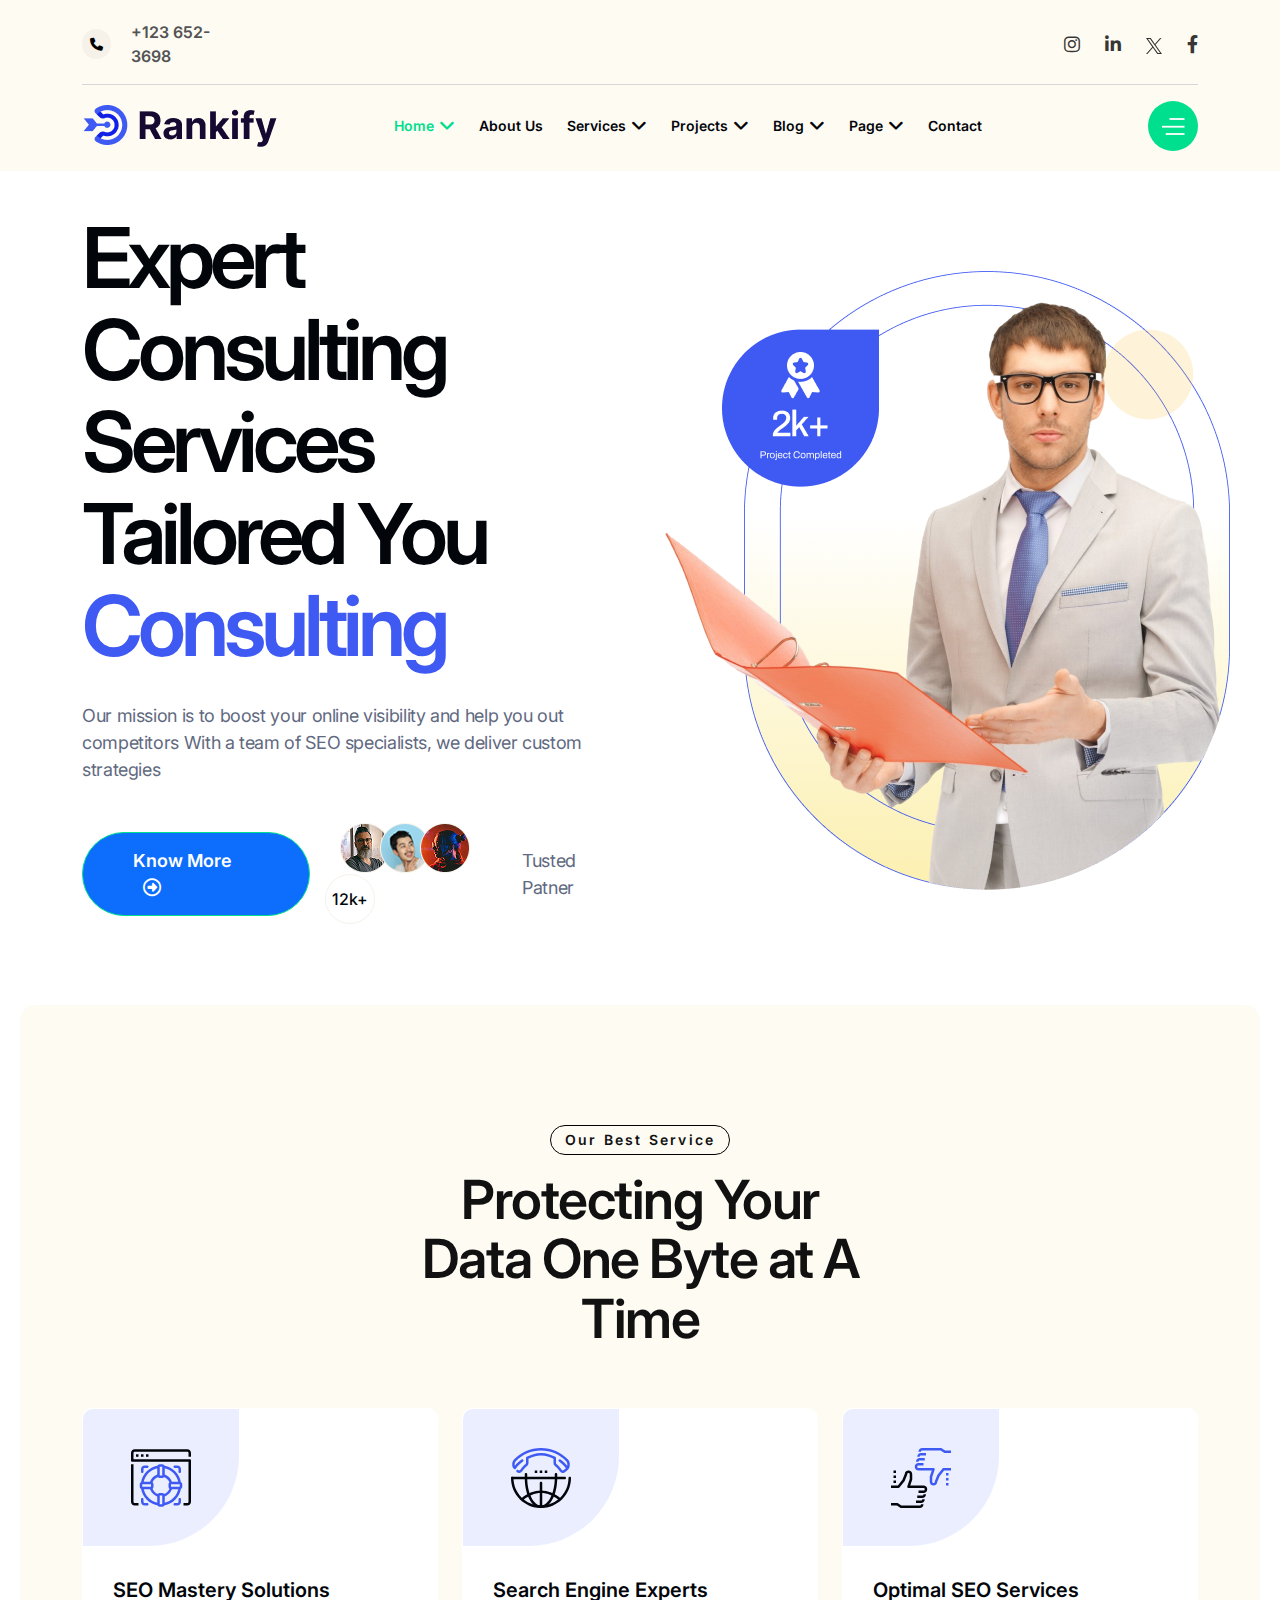
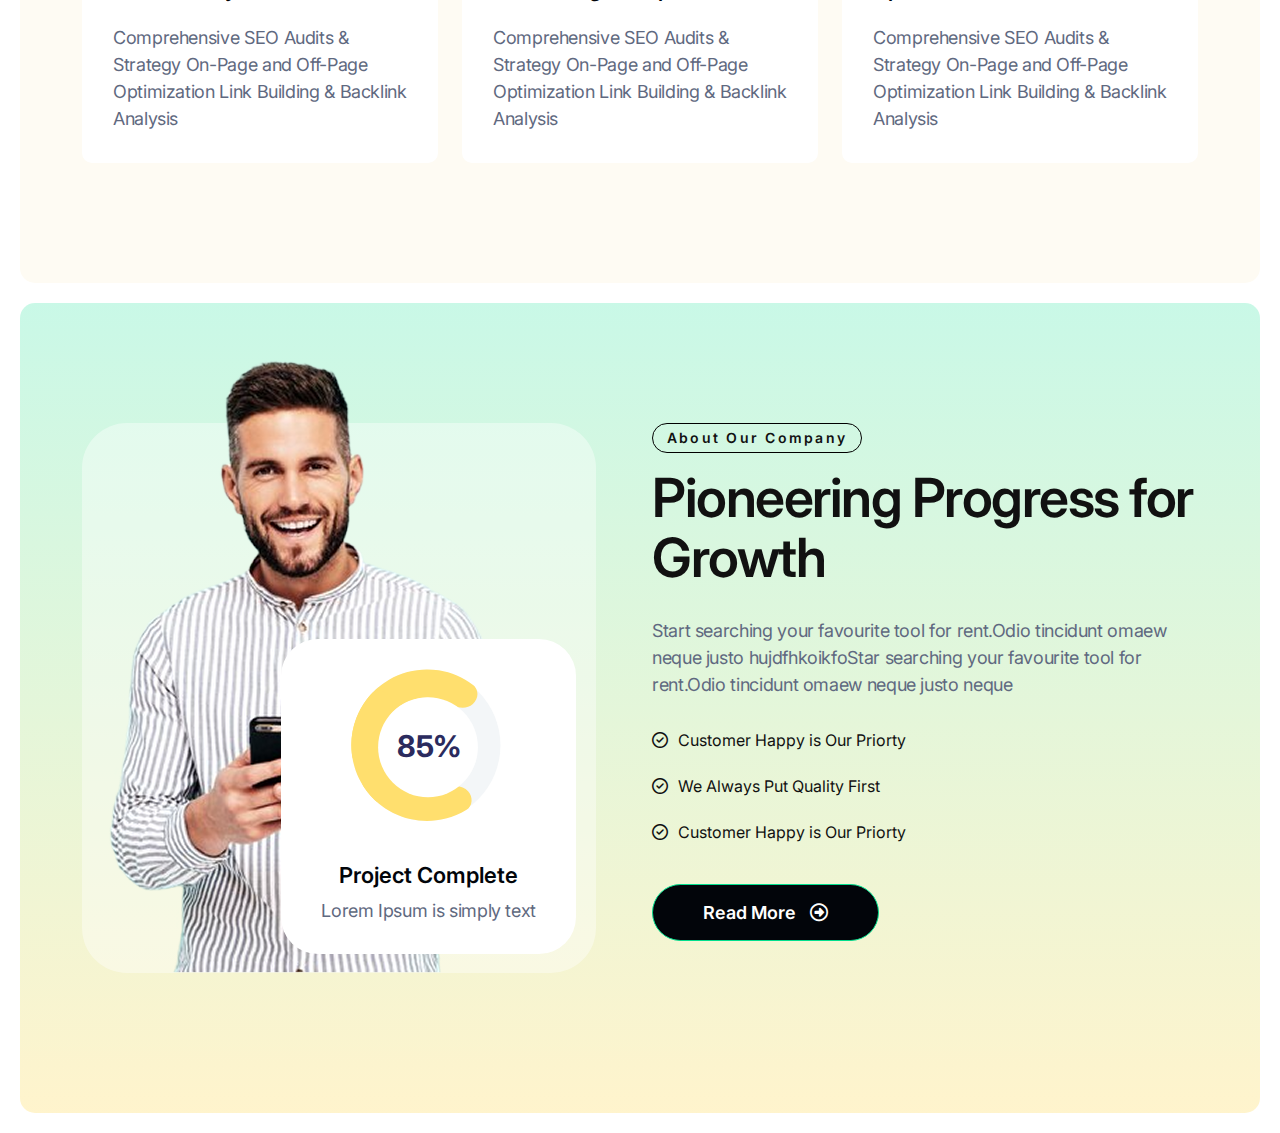
==== index.html @ 9906213c "about-section done" ====
<!DOCTYPE html>
<html lang="en">

<head>
  <meta charset="UTF-8" />
  <meta http-equiv="X-UA-Compatible" content="IE=edge" />
  <meta name="viewport"
    content="width=device-width, initial-scale=1.0, maximum-scale=5.0, minimum-scale=1.0, user-scalable=yes" />
  <title>Rankify -SEO & Digital Marketing Agency Figma Template</title>

  <link rel="shortcut icon" type="image/x-icon" href="assets/images/fevicon.png" />
  <!-- Place favicon.ico in the root directory -->

  <!-- CSS here -->
  <link rel="stylesheet" href="assets/css/bootstrap.min.css" />
  <link rel="stylesheet" href="assets/fontawsome/css/fontawesome.css" />
  <link rel="stylesheet" href="assets/css/odometer.css" />
  <link rel="stylesheet" href="assets/css/slick.css" />
  <link rel="stylesheet" href="assets/css/animate.min.css" />
  <link rel="stylesheet" href="assets/css/magnific-popup.css" />
  <link rel="stylesheet" href="assets/css/style.css" />
</head>

<body>
  <!-- Header section start -->
  <header class="header-section" id="sticky-header">

    <div class="header-top">
      <div class="container">
        <div class="row g-4 justify-content-between align-items-center">
          <div class="col-lg-2">
            <a href="tel:(+1)652-3698" class="call-to-action d-flex align-items-center">
              <div class="icon rounded-pill">
                <i class="fa-solid fa-phone"></i>
              </div>
              <div class="info">
                <h6>+123 652-3698</h6>
              </div>
            </a>
          </div>
          <div class="col-lg-2">
            <div class="social-media">
              <ul class="list-unstyled d-flex align-items-center justify-content-end">
                <li><a href="#"><i class="fa-brands fa-instagram"></i></a></li>
                <li><a href="#"><i class="fa-brands fa-linkedin-in"></i></a></li>
                <li><a href="#"><svg xmlns="http://www.w3.org/2000/svg" width="16" height="16" viewBox="0 0 16 16"
                      fill="none">
                      <path opacity="0.8"
                        d="M9.52217 6.77491L15.4785 0H14.0671L8.89516 5.88256L4.76437 0H0L6.24656 8.89547L0 16H1.41155L6.87321 9.78782L11.2356 16H16L9.52183 6.77491H9.52217ZM7.58887 8.97384L6.95596 8.08805L1.92015 1.03974H4.0882L8.15216 6.72795L8.78507 7.61374L14.0677 15.0075H11.8997L7.58887 8.97418V8.97384Z"
                        fill="black" />
                    </svg></a></li>
                <li><a href="#"><i class="fa-brands fa-facebook-f"></i></a></li>
              </ul>
            </div>
          </div>
        </div>
        <hr>
      </div>
    </div>
    <nav class="navbar navbar-expand-xl d-none d-xl-flex">
      <div class="container navbar-main">
        <a class="navbar-brand" href="index.html">
          <img src="./assets/images/logo/logo.png" alt="logo" />
        </a>
        <button class="navbar-toggler" type="button" data-bs-toggle="collapse" data-bs-target="#navbarSupportedContent"
          aria-controls="navbarSupportedContent" aria-expanded="false" aria-label="Toggle navigation">
          <span class="navbar-toggler-icon"></span>
        </button>
        <div class="collapse navbar-collapse" id="navbarSupportedContent">
          <ul class="navbar-nav me-auto">
            <li class="nav-item">
              <a class="nav-link active" aria-current="page" href="#">Home <i class="fa-solid fa-angle-down"></i></a>
              <ul class="sub-menu list-unstyled">
                <li><a href="./index.html">Home One</a></li>
                <li><a href="./home-two.html">Home Two</a></li>
              </ul>
            </li>
            <li class="nav-item">
              <a class="nav-link" href="about.html">About Us</a>
            </li>
            <li class="nav-item">
              <a class="nav-link" href="#">Services<i class="fa-solid fa-angle-down"></i></a>
              <ul class="sub-menu list-unstyled">
                <li><a href="./services.html">Service Single</a></li>
                <li><a href="./service-details.html">Service Details</a></li>
              </ul>
            </li>
            <li class="nav-item">
              <a class="nav-link" href="#">Projects<i class="fa-solid fa-angle-down"></i></a>
              <ul class="sub-menu list-unstyled">
                <li><a href="./porjects.html">Projects Single</a></li>
                <li><a href="./project-details.html">Projects Details</a></li>
              </ul>
            </li>
            <li class="nav-item">
              <a class="nav-link" href="#">Blog<i class="fa-solid fa-angle-down"></i></a>
              <ul class="sub-menu list-unstyled">
                <li><a href="./blog.html">Blog Single</a></li>
                <li><a href="./blog-details.html">Blog Details</a></li>
              </ul>
            </li>
            <li class="nav-item">
              <a class="nav-link" href="#">Page<i class="fa-solid fa-angle-down"></i></a>
              <ul class="sub-menu list-unstyled">
                <li><a href="./blog.html">Page one</a></li>
                <li><a href="./blog-details.html">Page Two</a></li>
              </ul>
            </li>
            <li class="nav-item">
              <a class="nav-link" href="./contact.html">Contact</a>
            </li>
          </ul>
          <button class="bar-icon d-flex align-items-center justify-content-center shadow-none border-0 rounded-pill">
            <img src="assets/images/icon/menu.svg" alt="menu.svg">
          </button>
        </div>
      </div>
    </nav>

    <!-- mobile navbar part start -->
    <div class="mobile-menu-area d-block d-xl-none">
      <div class="container">
        <!-- mobile topbar -->
        <div class="mobile-topbar">
          <div class="d-flex justify-content-between align-items-center">
            <div class="logo">
              <a href="index.html">
                <img src="assets/images/logo/logo.png" alt="logo" /></a>
            </div>
            <div class="bars">
              <i class="fas fa-bars"></i>
            </div>
          </div>
        </div>
      </div>
      <!-- mobile menu -->
      <div class="mobile-menu-overlay"></div>
      <div class="mobile-menu-main">
        <div class="logo">
          <a href="./index.html">
            <img src="assets/images/logo/logo.png" alt="logo" /></a>
        </div>
        <div class="close-mobile-menu"><i class="fas fa-times"></i></div>
        <div class="menu-body">
          <div class="menu-list">
            <ul class="list-unstyled">
              <li class="sub-mobile-menu">
                <a href="#">Home <i class="fas fa-chevron-down float-end"></i></a>
                <ul class="list-unstyled">
                  <li><a href="index.html">Home One</a></li>
                  <li><a href="home-two.html">Home Two</a></li>
                </ul>
              </li>
              <li class="sub-mobile-menu">
                <a href="about.html">About Us</a>
              </li>
              <li class="sub-mobile-menu">
                <a href="#">Services <i class="fas fa-chevron-down float-end"></i></a>
                <ul class="list-unstyled">
                  <li>
                    <a href="services.html">Service Single</a>
                  </li>
                  <li>
                    <a href="service-details.html">Service Details</a>
                  </li>
                </ul>
              </li>
              <li class="sub-mobile-menu">
                <a href="#">Projects <i class="fas fa-chevron-down float-end"></i></a>
                <ul class="list-unstyled">
                  <li>
                    <a href="projects.html">Project Single</a>
                  </li>
                  <li>
                    <a href="project-details.html">Project Details</a>
                  </li>
                </ul>
              </li>
              <li class="sub-mobile-menu">
                <a href="#">Blog <i class="fas fa-chevron-down float-end"></i></a>
                <ul class="list-unstyled">
                  <li>
                    <a href="blog.html">Blog Single</a>
                  </li>
                  <li>
                    <a href="blog-details.html">Blog Details</a>
                  </li>
                </ul>
              </li>
              <li class="sub-mobile-menu">
                <a href="contact.html">Contact</a>
              </li>
            </ul>
          </div>
        </div>
        <div class="call-us p-4">
          <a href="tel:(+1)652-3698" class="call-to-action d-flex align-items-center">
            <div class="icon d-flex justify-content-center align-items-center rounded-pill">
              <i class="fa-solid fa-phone"></i>
            </div>
            <div class="info">
              <p class="help">Need help?</p>
              <h5 class="number">(+1) 652-3698</h5>
            </div>
          </a>
        </div>
      </div>
    </div>
    <!-- mobile navbar part end -->
  </header>
  <!-- Header section end -->
  <!-- Main area Start -->
  <main>
    <!-- Banner Section Start -->
    <section class="banner-section">
      <div class="banner-content">
        <div class="container">
          <div class="row">
            <div class="col-lg-6 align-self-center">
              <div class="banner-content">
                <h1 class="banner-title">Expert Consulting Services Tailored You <span>Consulting</span></h1>
                <p class="banner-info">Our mission is to boost your online visibility and help you out competitors With
                  a team of SEO specialists, we deliver custom strategies </p>
                  <div class="banner-btn d-flex align-items-center">
                    <a href="" class="theme-btn theme-btn-primary">
                       Know More 
                       <i class="fa-regular fa-circle-right"></i>
                    </a>
                    <div class="partner-numbers d-flex align-items-center">
                      <div class="partners-img">
                        <img src="assets/images/banner/partners-img1.png" alt="partners-img">
                        <img src="assets/images/banner/partners-img2.png" alt="partners-img">
                        <img src="assets/images/banner/partners-img3.png" alt="partners-img">
                        <span class="d-inline-flex rounded-pill justify-content-center align-items-center number">
                          12k+
                        </span>
                      </div>
                        <p>Tusted Patner</p>
                    </div>
                  </div>
              </div>
            </div>
            <div class="col-lg-6 align-self-center">
              <div class="banner-img">
                <img src="assets/images/banner/banner-img.png" alt="banner-img">
              </div>
            </div>
          </div>
        </div>
      </div>
    </section>
    <!--  Banner Section End -->

    <!-- Our Services Section Start -->
    <section class="service-section">
      <div class="service-section-main py-120">
        <div class="container">
          <div class="row">
            <div class="col-lg-5 mx-auto text-center">
              <div class="section-title">
                <h2 class="sub-title"> Our Best Service</h2>
                <h3 class="title text-center">
                  Protecting Your Data One Byte at A Time
                </h3>
              </div>
            </div>
          </div>
          <div class="row">
            <div class="col-lg-4">
              <div class="service-card">
                <div class="service-icon d-flex justify-content-center align-items-center">
                  <img src="assets/images/icon/service-icon-1.svg" alt="service-icon">
                </div>
                <div class="service-info">
                  <h4 class="service-title">SEO Mastery Solutions</h4>
                  <p class="service-details">Comprehensive SEO Audits & Strategy On-Page and Off-Page Optimization Link Building & Backlink Analysis</p>
                </div>
              </div>
            </div>
            <div class="col-lg-4">
              <div class="service-card">
                <div class="service-icon d-flex justify-content-center align-items-center">
                  <img src="assets/images/icon/service-icon-2.svg" alt="service-icon">
                </div>
                <div class="service-info">
                  <h4 class="service-title">Search Engine Experts</h4>
                  <p class="service-details">Comprehensive SEO Audits & Strategy On-Page and Off-Page Optimization Link Building & Backlink Analysis</p>
                </div>
              </div>
            </div>
            <div class="col-lg-4">
              <div class="service-card">
                <div class="service-icon d-flex justify-content-center align-items-center">
                  <img src="assets/images/icon/service-icon-3.svg" alt="service-icon">
                </div>
                <div class="service-info">
                  <h4 class="service-title">Optimal SEO Services</h4>
                  <p class="service-details">Comprehensive SEO Audits & Strategy On-Page and Off-Page Optimization Link Building & Backlink Analysis</p>
                </div>
              </div>
            </div>
          </div>
        </div>
      </div>
    </section>
    <!-- Our Services Section End -->

    <!-- About Section Start -->
     <section class="about-section">
      <div class="about-main-section">
        <div class="container">
          <div class="row">
            <div class="col-lg-6">
              <div class="about-img w-100">
                <div class="img-box position-relative">
                  <div class="main-img position-absolute">
                    <img src="assets/images/about/about-img-1.png" alt="about-img-1.png">
                  </div>
                  <div class="project-status-box position-absolute">
                    <div class="project-status">
                      <img src="assets/images/about/about-shape.svg" alt="about-img">
                      <h6>85%</h6>
                    </div>
                    <h5 class="text-center">Project Complete</h5>
                    <p class="text-center">Lorem Ipsum is simply  text</p>
                  </div>
                </div>
              </div>
            </div>
            <div class="col-lg-6">
              <div class="about-content">
                <div class="section-title">
                  <h2 class="sub-title">About Our Company</h2>
                  <h3 class="title text-start">
                    Pioneering Progress for Growth
                  </h3>
                </div>
                <p class="about-desc">Start searching your favourite tool for rent.Odio tincidunt omaew neque justo hujdfhkoikfoStar searching your favourite tool for rent.Odio tincidunt omaew neque justo neque </p>
                <ul class="list-unstyled">
                  <li class="d-flex align-items-center"><i class="fa-regular fa-circle-check"></i> Customer Happy is Our Priorty</li>
                  <li class="d-flex align-items-center"><i class="fa-regular fa-circle-check"></i> We Always Put Quality First</li>
                  <li class="d-flex align-items-center"><i class="fa-regular fa-circle-check"></i> Customer Happy is Our Priorty</li>
                </ul>
                <a href="#" class="theme-btn theme-btn-primary style2">
                  Read More 
                  <i class="fa-regular fa-circle-right"></i>
               </a>
              </div>
            </div>
          </div>
        </div>
      </div>
     </section>
    <!-- About Section End -->

  </main>
  <!-- Main area end -->
  <!-- Footer section start -->

  <!-- Footer section end -->
  <!-- All Js File -->
  <script src="assets/js/vendor/jquery-3.6.4.min.js"></script>
  <script src="assets/js/bootstrap.bundle.min.js"></script>
  <script src="assets/js/jquery.appear.js"></script>
  <script src="assets/js/gsap.js"></script>
  <script src="assets/js/gsap-scroll-trigger.js"></script>
  <script src="assets/js/gsap-split-text.js"></script>
  <script src="assets/js/odometer.min.js"></script>
  <script src="assets/js/slick.min.js"></script>
  <script src="assets/js/jquery.magnific-popup.js"></script>
  <script src="assets/js/clipboard.min.js"></script>
  <script src="assets/js/script.js"></script>
</body>

</html>
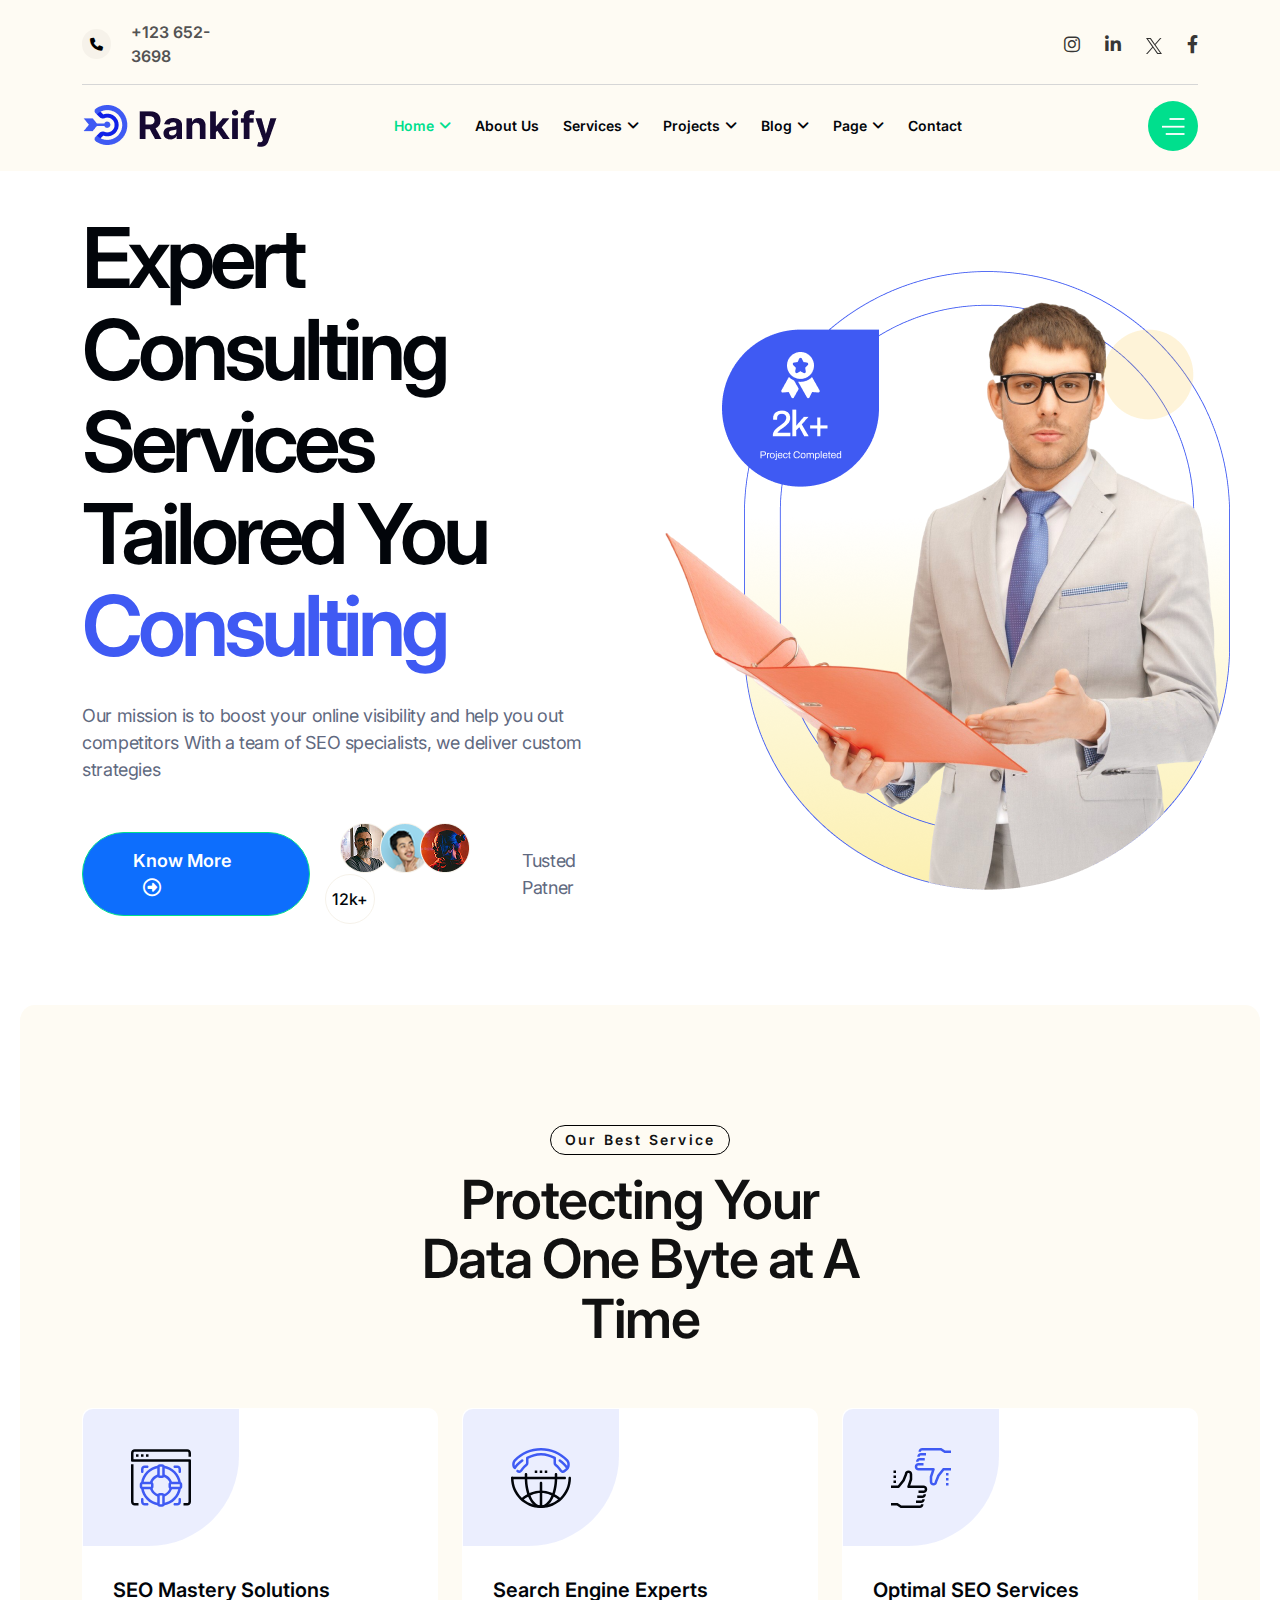
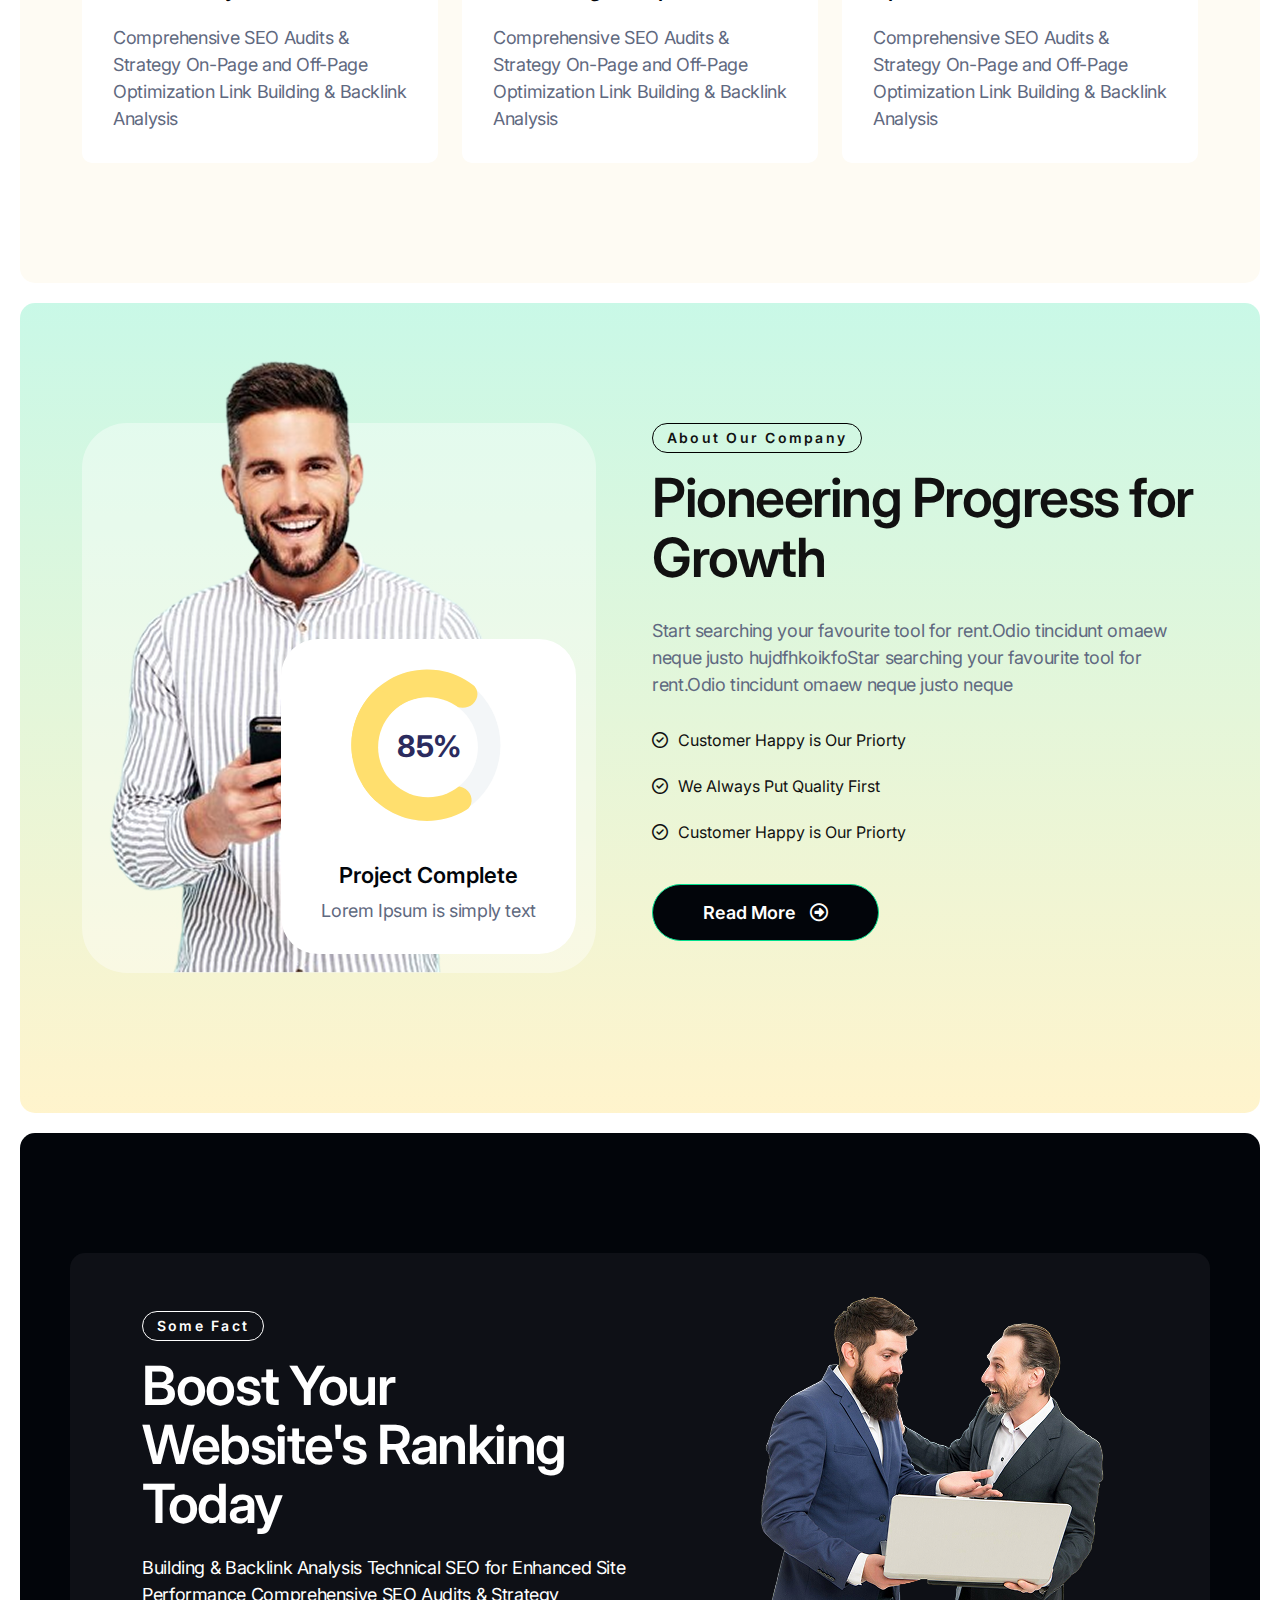
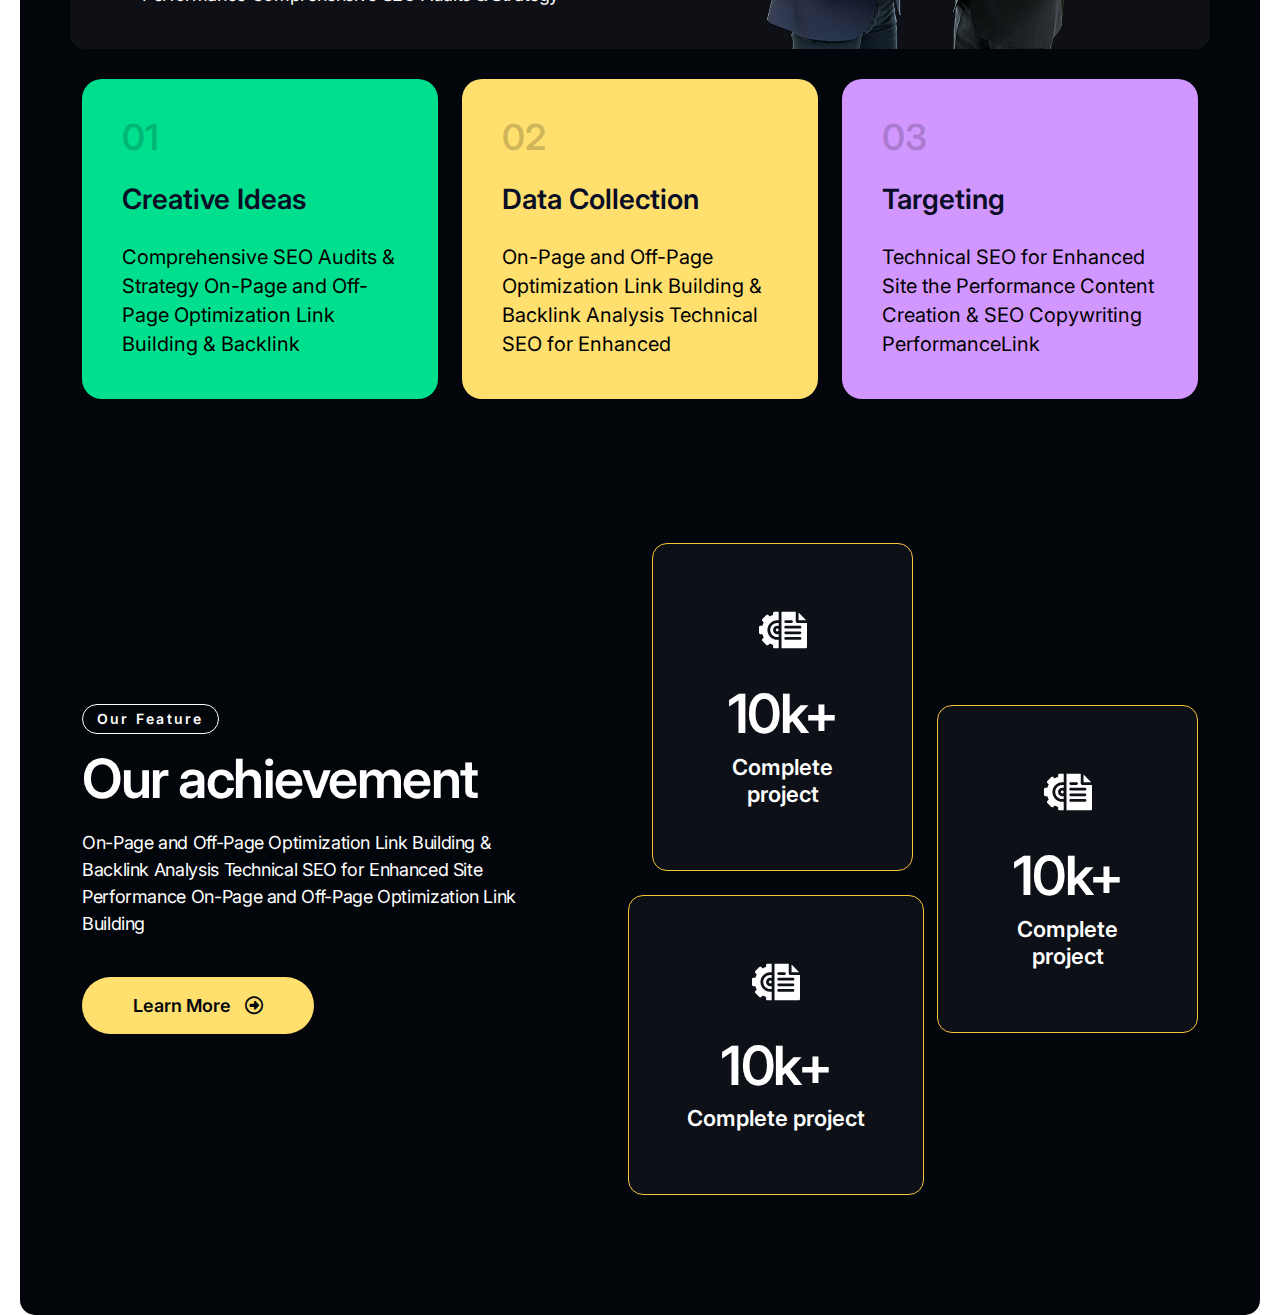
==== commit 83f9f31f: "features section done" ====
--- a/index.html
+++ b/index.html
@@ -353,6 +353,115 @@
      </section>
     <!-- About Section End -->
 
+    <!-- About Section Start -->
+     <section class="feature-section">
+      <div class="feature-main-section py-120">
+        <div class="container">
+          <div class="row fact-part mb-30">
+           <div class="col-lg-6 align-self-center">
+            <div class="fact-content">
+              <div class="section-title style2">
+                <h2 class="sub-title">Some fact</h2>
+                <h3 class="title text-start">
+                  Boost Your Website's Ranking Today
+                </h3>
+              </div>
+              <p class="fact-desc text-white">
+                Building & Backlink Analysis Technical SEO for Enhanced Site Performance Comprehensive SEO Audits & Strategy
+              </p>
+            </div>
+           </div>
+           <div class="col-lg-6">
+            <div class="fact-img text-end">
+              <div class="main-img">
+                <img src="assets/images/feature/feature-img-1.png" alt="feature-img">
+              </div>
+            </div>
+           </div>
+          </div>
+          <div class="row g-4 feature-cards">
+            <div class="col-lg-4">
+              <div class="feature-card primary">
+                <h3>01</h3>
+                <h4 class="text-capitalize">Creative ideas</h4>
+                <div class="card-desc">
+                  Comprehensive SEO Audits & Strategy On-Page and Off-Page Optimization Link Building & Backlink
+                </div>
+              </div>
+            </div>
+            <div class="col-lg-4">
+              <div class="feature-card secondary">
+                <h3>02</h3>
+                <h4 class="text-capitalize">Data Collection</h4>
+                <div class="card-desc">
+                  On-Page and Off-Page Optimization Link Building & Backlink Analysis Technical SEO for Enhanced 
+                </div>
+              </div>
+            </div>
+            <div class="col-lg-4">
+              <div class="feature-card tertiary">
+                <h3>03</h3>
+                <h4 class="text-capitalize">Targeting</h4>
+                <div class="card-desc">
+                  Technical SEO for Enhanced Site the Performance Content Creation & SEO Copywriting PerformanceLink 
+                </div>
+              </div>
+            </div>
+          </div>
+          <div class="row g-4 feature-part justify-content-between">
+            <div class="col-lg-5 align-self-center">
+              <div class="feature-content">
+                <div class="section-title style2">
+                  <h2 class="sub-title">Our Feature</h2>
+                  <h3 class="title text-start">
+                    Our achievement
+                  </h3>
+                </div>
+                <p class="text-white">
+                  On-Page and Off-Page Optimization Link Building & Backlink Analysis Technical SEO for Enhanced Site Performance On-Page and Off-Page Optimization Link Building 
+                </p>
+                <a href="#" class="theme-btn theme-btn-tertiary">
+                  Learn More <i class="fa-regular fa-circle-right"></i>
+                </a>
+              </div>
+            </div>
+            <div class="col-lg-6">
+              <div class="feature-counter w-100">
+                <div class="row g-4">
+                  <div class=" col-12 col-lg-6 d-flex flex-wrap gap-4">
+                    <div class="counter-box">
+                      <div class="icon">
+                        <img src="assets/images/icon/feature-icon-1.svg" alt="feature icon 1">
+                      </div>
+                      <h3 class="count">10k+</h3>
+                      <h4 class="counter-title">Complete project</h4>
+                    </div>
+                    <div class="counter-box ml-n flex-shrink-0">
+                      <div class="icon">
+                        <img src="assets/images/icon/feature-icon-1.svg" alt="feature icon 1">
+                      </div>
+                      <h3 class="count">10k+</h3>
+                      <h4 class="counter-title">Complete project</h4>
+                    </div>
+                  </div>
+                  <div class="col-lg-6 align-self-center">
+                    <div class="counter-box">
+                      <div class="icon">
+                        <img src="assets/images/icon/feature-icon-1.svg" alt="feature icon 1">
+                      </div>
+                      <h3 class="count">10k+</h3>
+                      <h4 class="counter-title">Complete project</h4>
+                    </div>
+                  </div>
+                </div>
+              </div>
+            </div>
+          </div>
+        </div>
+      </div>
+     </section>
+    <!-- About Section End -->
+
   </main>
   <!-- Main area end -->
   <!-- Footer section start -->
--- a/assets/css/style.css
+++ b/assets/css/style.css
@@ -269,7 +269,6 @@
   transition: var(--transition);
 }
 .theme-btn-tertiary:hover {
-  color: white;
   border-color: var(--tertiary);
 }
 .theme-btn-tertiary:hover::before {
@@ -354,6 +353,13 @@
 /*=============================
 	C. Section Title CSS Start
 ===============================*/
+.section-title.style2 .sub-title {
+  color: white !important;
+  border-color: white !important;
+}
+.section-title.style2 .title {
+  color: white !important;
+}
 .section-title .sub-title {
   font-size: 14px;
   line-height: 22px;
@@ -562,7 +568,7 @@
   gap: 5px;
 }
 .navbar-main .navbar-collapse .navbar-nav .nav-item .nav-link i {
-  font-size: 18px;
+  font-size: 14px;
 }
 .navbar-main .navbar-collapse .navbar-nav .nav-item .nav-link.active {
   color: var(--primary);
@@ -1102,77 +1108,87 @@
 /*=============================
 	05. Feature CSS start
 ===============================*/
-.feature-section .feature-img {
-  padding-left: 8px;
-}
-@media screen and (max-width: 1199.98px) {
-  .feature-section .feature-img {
-    padding-left: 0;
-  }
-}
-.feature-section .feature-img .img-main {
-  max-width: 482px;
-  padding-left: 35px;
-  z-index: 1;
-}
-.feature-section .feature-img .img-main::before {
-  position: absolute;
-  content: "";
-  width: 413px;
-  height: 230px;
+.feature-section {
+  padding: 0 20px;
+}
+.feature-section .feature-main-section {
+  background: var(--black);
+  border-radius: 15px;
+}
+.feature-section .fact-part {
+  padding-top: 16px;
+  border-radius: 15px;
+  background: #0e1016;
+}
+.feature-section .fact-part .fact-content {
+  padding-left: 60px;
+}
+.feature-section .fact-part .fact-content .fact-desc {
+  margin-top: 20px;
+}
+.feature-section .fact-part .fact-img {
+  padding-right: 30px;
+}
+.feature-section .feature-cards .feature-card {
+  border-radius: 20px;
+  padding: 40px 30px 40px 40px;
+}
+.feature-section .feature-cards .feature-card h3 {
+  color: rgba(2, 5, 10, 0.2);
+  font-size: 36px;
+  line-height: 36px; /* 100% */
+}
+.feature-section .feature-cards .feature-card h4 {
+  color: #090d26;
+  font-size: 28px;
+  line-height: 28px; /* 100% */
+  margin: 30px 0;
+}
+.feature-section .feature-cards .feature-card .card-desc {
+  color: black;
+  font-size: 20px;
+  line-height: 29px; /* 145% */
+}
+.feature-section .feature-cards .feature-card.primary {
+  background: var(--primary);
+}
+.feature-section .feature-cards .feature-card.secondary {
+  background: var(--secondary);
+}
+.feature-section .feature-cards .feature-card.tertiary {
   background: var(--tertiary);
-  border-radius: 20px;
-  bottom: -32px;
-  left: 0;
-  z-index: -1;
-}
-.feature-section .feature-img .img-child {
-  max-width: 331px;
-  border: 14px solid white;
-  background: white;
-  z-index: 2;
-  right: 0;
-  bottom: -80px;
-}
-.feature-section .feature-content {
-  padding-left: 53px;
-  padding-top: 13px;
-}
-@media screen and (max-width: 1199.98px) {
-  .feature-section .feature-content {
-    padding-left: 0;
-    padding-top: 0;
-  }
-}
-.feature-section .feature-content .title {
-  margin-bottom: 60px;
-}
-@media (max-width: 1199.98px) {
-  .feature-section .feature-content .title {
-    margin-bottom: 24px;
-  }
-}
-.feature-section .feature-content .feature-list {
-  display: -webkit-box;
-  display: -ms-flexbox;
-  display: flex;
-  -webkit-box-orient: vertical;
-  -webkit-box-direction: normal;
-      -ms-flex-direction: column;
-          flex-direction: column;
-  gap: 30px;
-}
-.feature-section .feature-content .feature-list li {
-  gap: 30px;
-}
-.feature-section .feature-content .feature-list li .feature-info .feature-title {
+}
+.feature-section .feature-part {
+  margin-top: 120px;
+}
+.feature-section .feature-part .feature-content .section-title {
+  margin-bottom: 20px;
+}
+.feature-section .feature-part .feature-content .theme-btn {
+  margin-top: 40px;
+}
+.feature-section .feature-part .feature-counter .counter-box {
+  text-align: center;
+  padding: 62px 58px;
+  border-radius: 15px;
+  border: 1px solid var(--btn-color2);
+  background: var(--rgba-black);
+}
+.feature-section .feature-part .feature-counter .counter-box.ml-n {
+  margin-left: -24px !important;
+}
+.feature-section .feature-part .feature-counter .counter-box .count {
+  color: white;
+  font-size: 54px;
+  line-height: 59.4px; /* 110% */
+  letter-spacing: -1.5px;
+  margin-top: 30px;
   margin-bottom: 10px;
+}
+.feature-section .feature-part .feature-counter .counter-box .counter-title {
+  color: white;
   font-size: 22px;
-  line-height: 36px;
-}
-.feature-section .feature-content .feature-list li .feature-info .desc {
-  line-height: 28px;
-  max-width: 450px;
+  line-height: 27px; /* 122.727% */
 }
 
 /*=============================
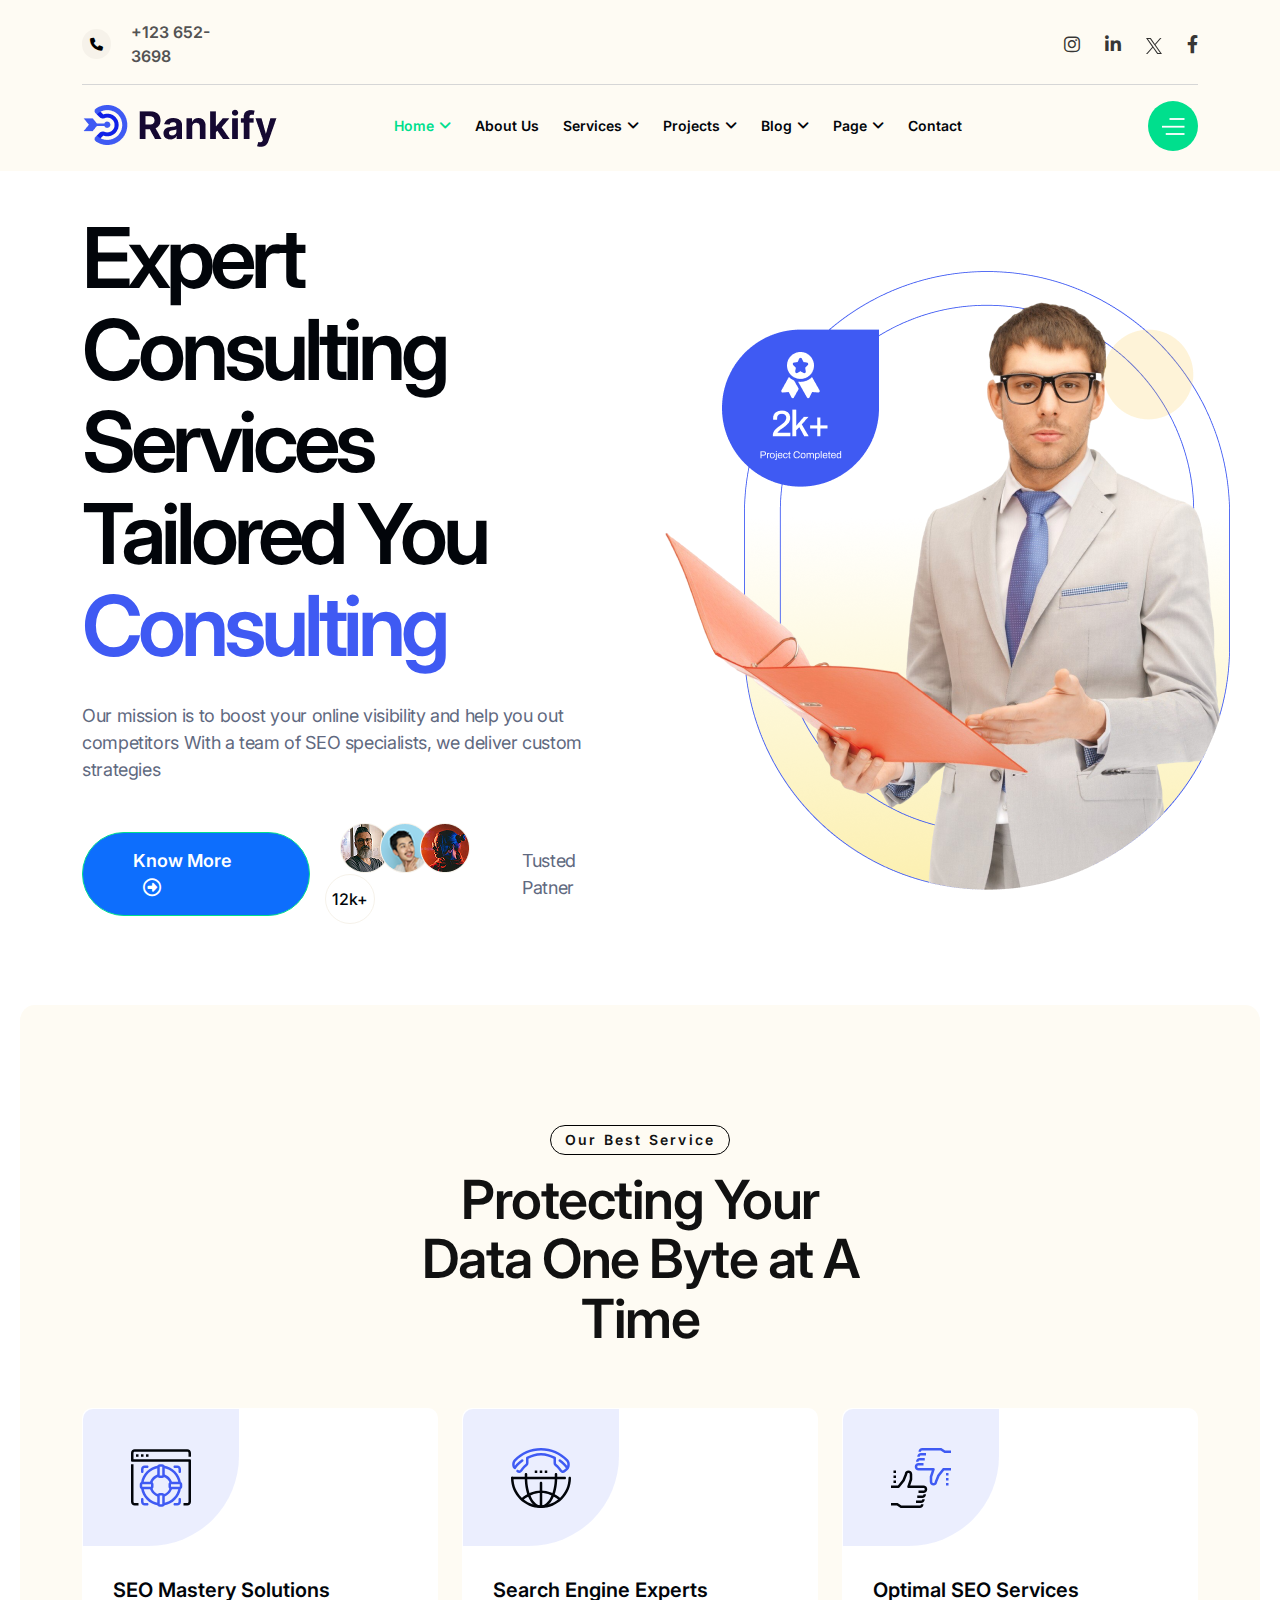
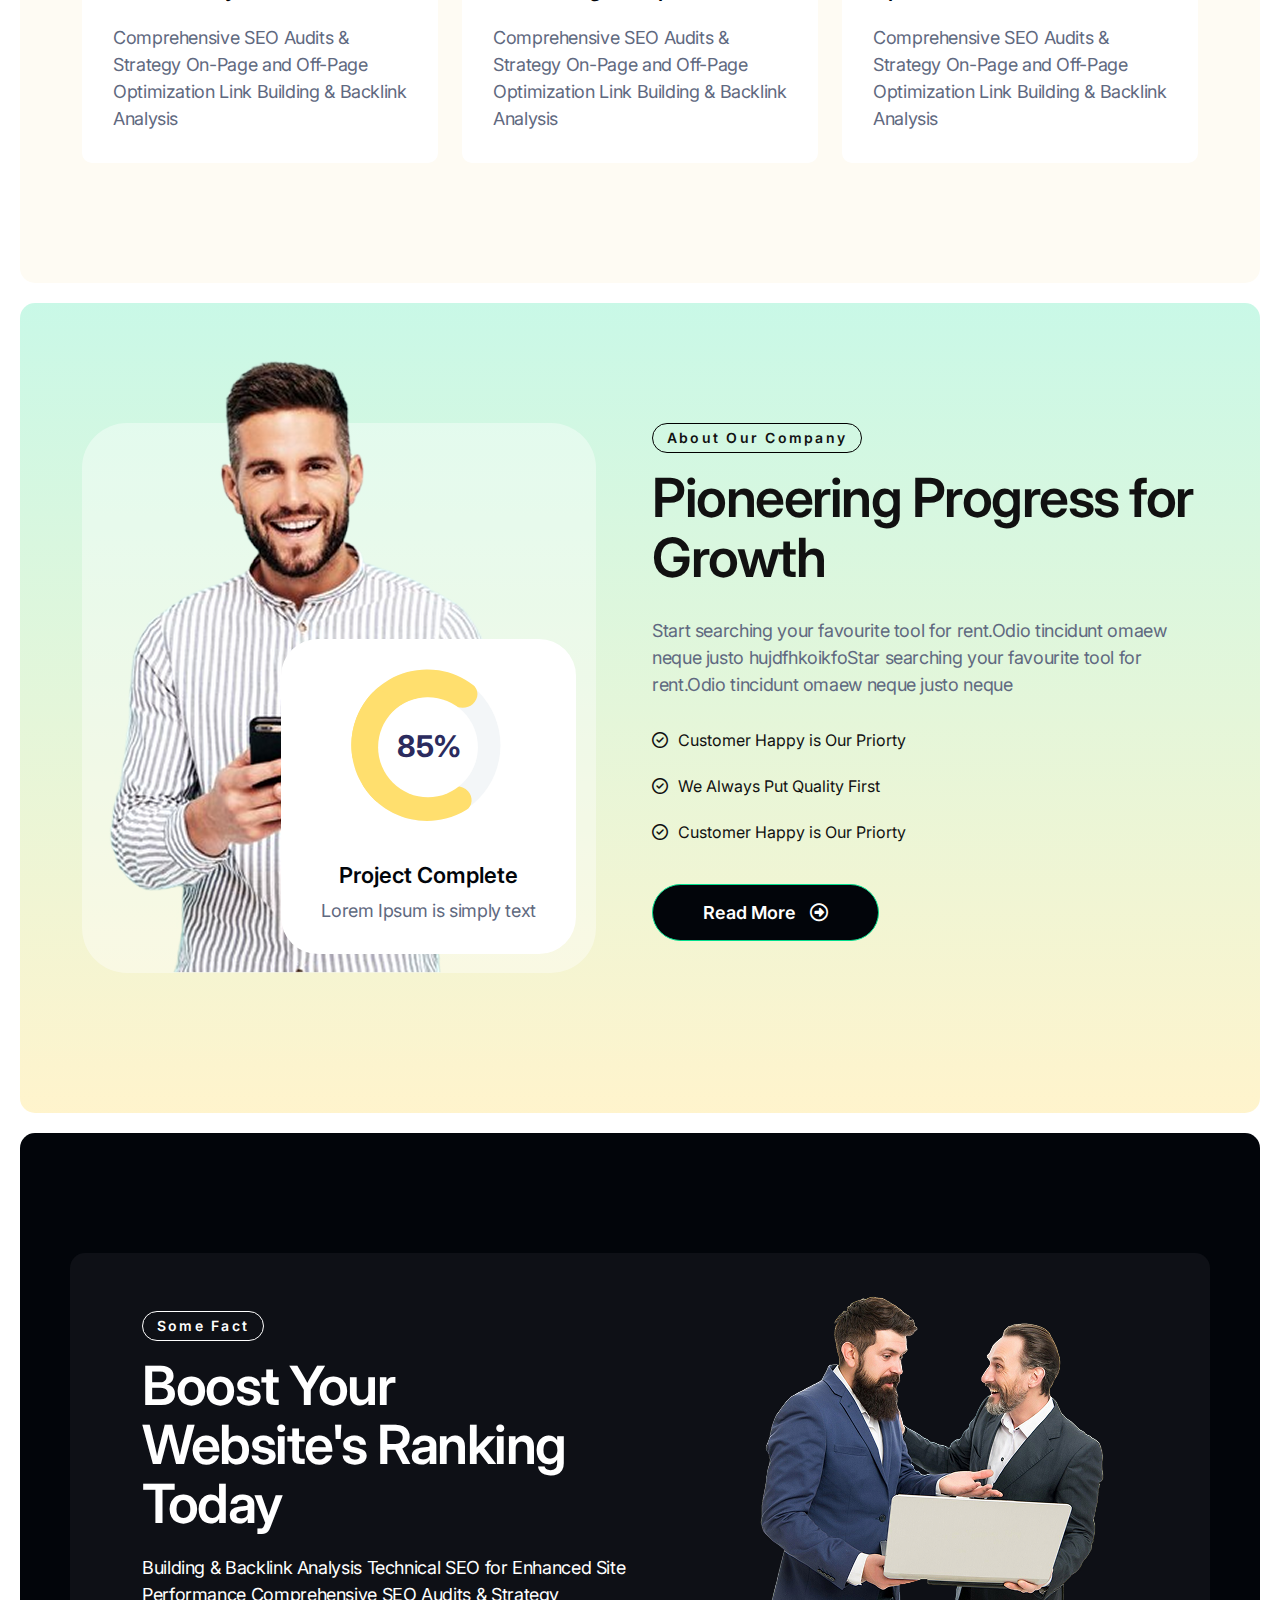
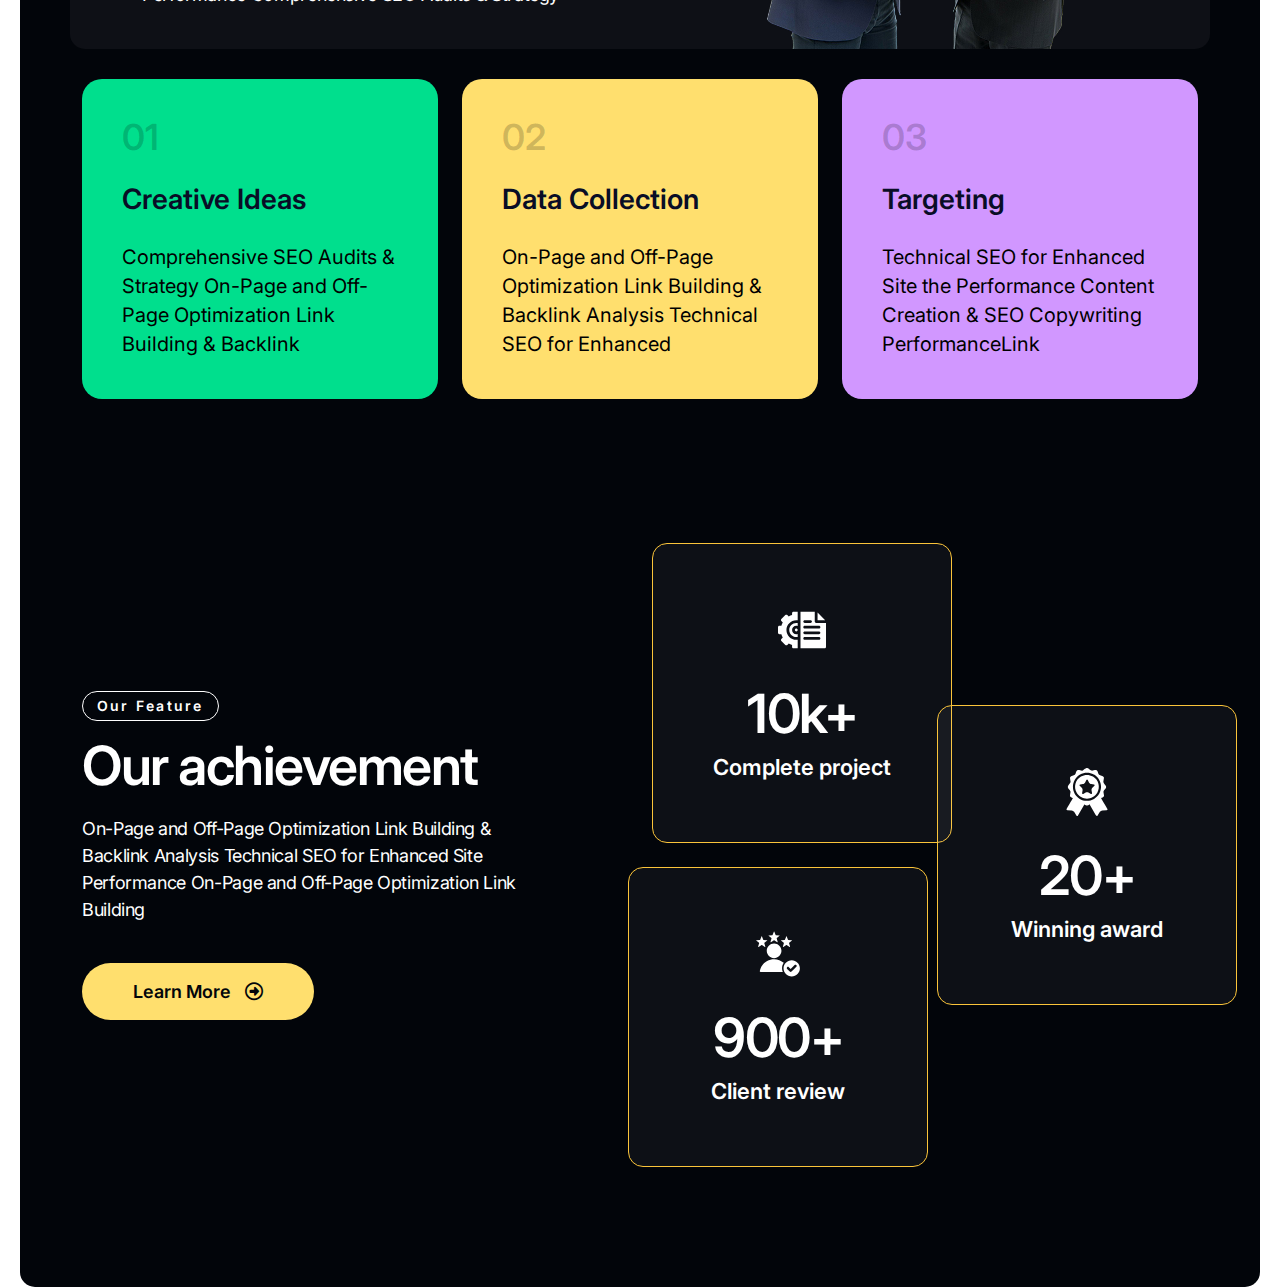
==== commit 3e577710: "counter box updated" ====
--- a/index.html
+++ b/index.html
@@ -438,19 +438,19 @@
                     </div>
                     <div class="counter-box ml-n flex-shrink-0">
                       <div class="icon">
-                        <img src="assets/images/icon/feature-icon-1.svg" alt="feature icon 1">
+                        <img src="assets/images/icon/feature-icon-2.svg" alt="feature icon 2">
                       </div>
-                      <h3 class="count">10k+</h3>
-                      <h4 class="counter-title">Complete project</h4>
+                      <h3 class="count">900+</h3>
+                      <h4 class="counter-title">Client review</h4>
                     </div>
                   </div>
                   <div class="col-lg-6 align-self-center">
                     <div class="counter-box">
                       <div class="icon">
-                        <img src="assets/images/icon/feature-icon-1.svg" alt="feature icon 1">
+                        <img src="assets/images/icon/feature-icon-3.svg" alt="feature icon 3">
                       </div>
-                      <h3 class="count">10k+</h3>
-                      <h4 class="counter-title">Complete project</h4>
+                      <h3 class="count">20+</h3>
+                      <h4 class="counter-title">Winning award</h4>
                     </div>
                   </div>
                 </div>
--- a/assets/css/style.css
+++ b/assets/css/style.css
@@ -1168,6 +1168,10 @@
   margin-top: 40px;
 }
 .feature-section .feature-part .feature-counter .counter-box {
+  width: 300px;
+  height: 300px;
+  -ms-flex-negative: 0;
+      flex-shrink: 0;
   text-align: center;
   padding: 62px 58px;
   border-radius: 15px;
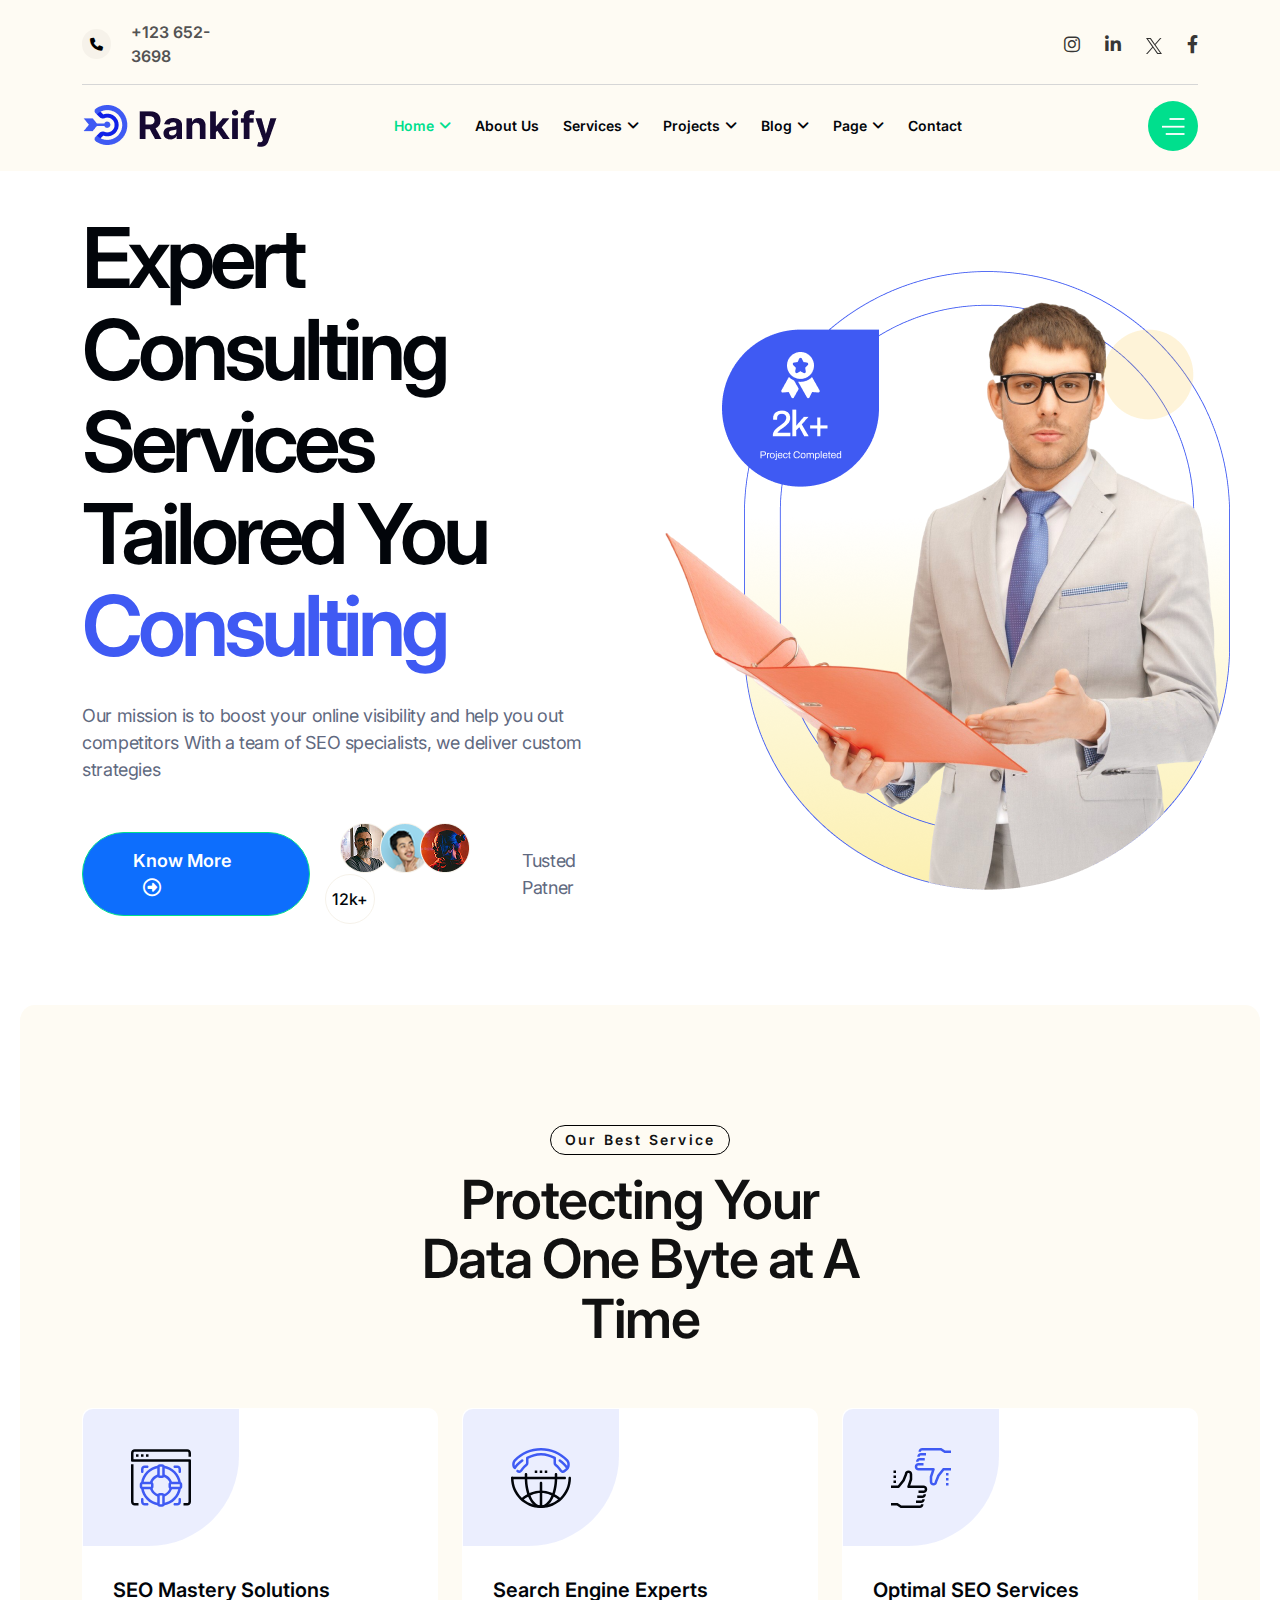
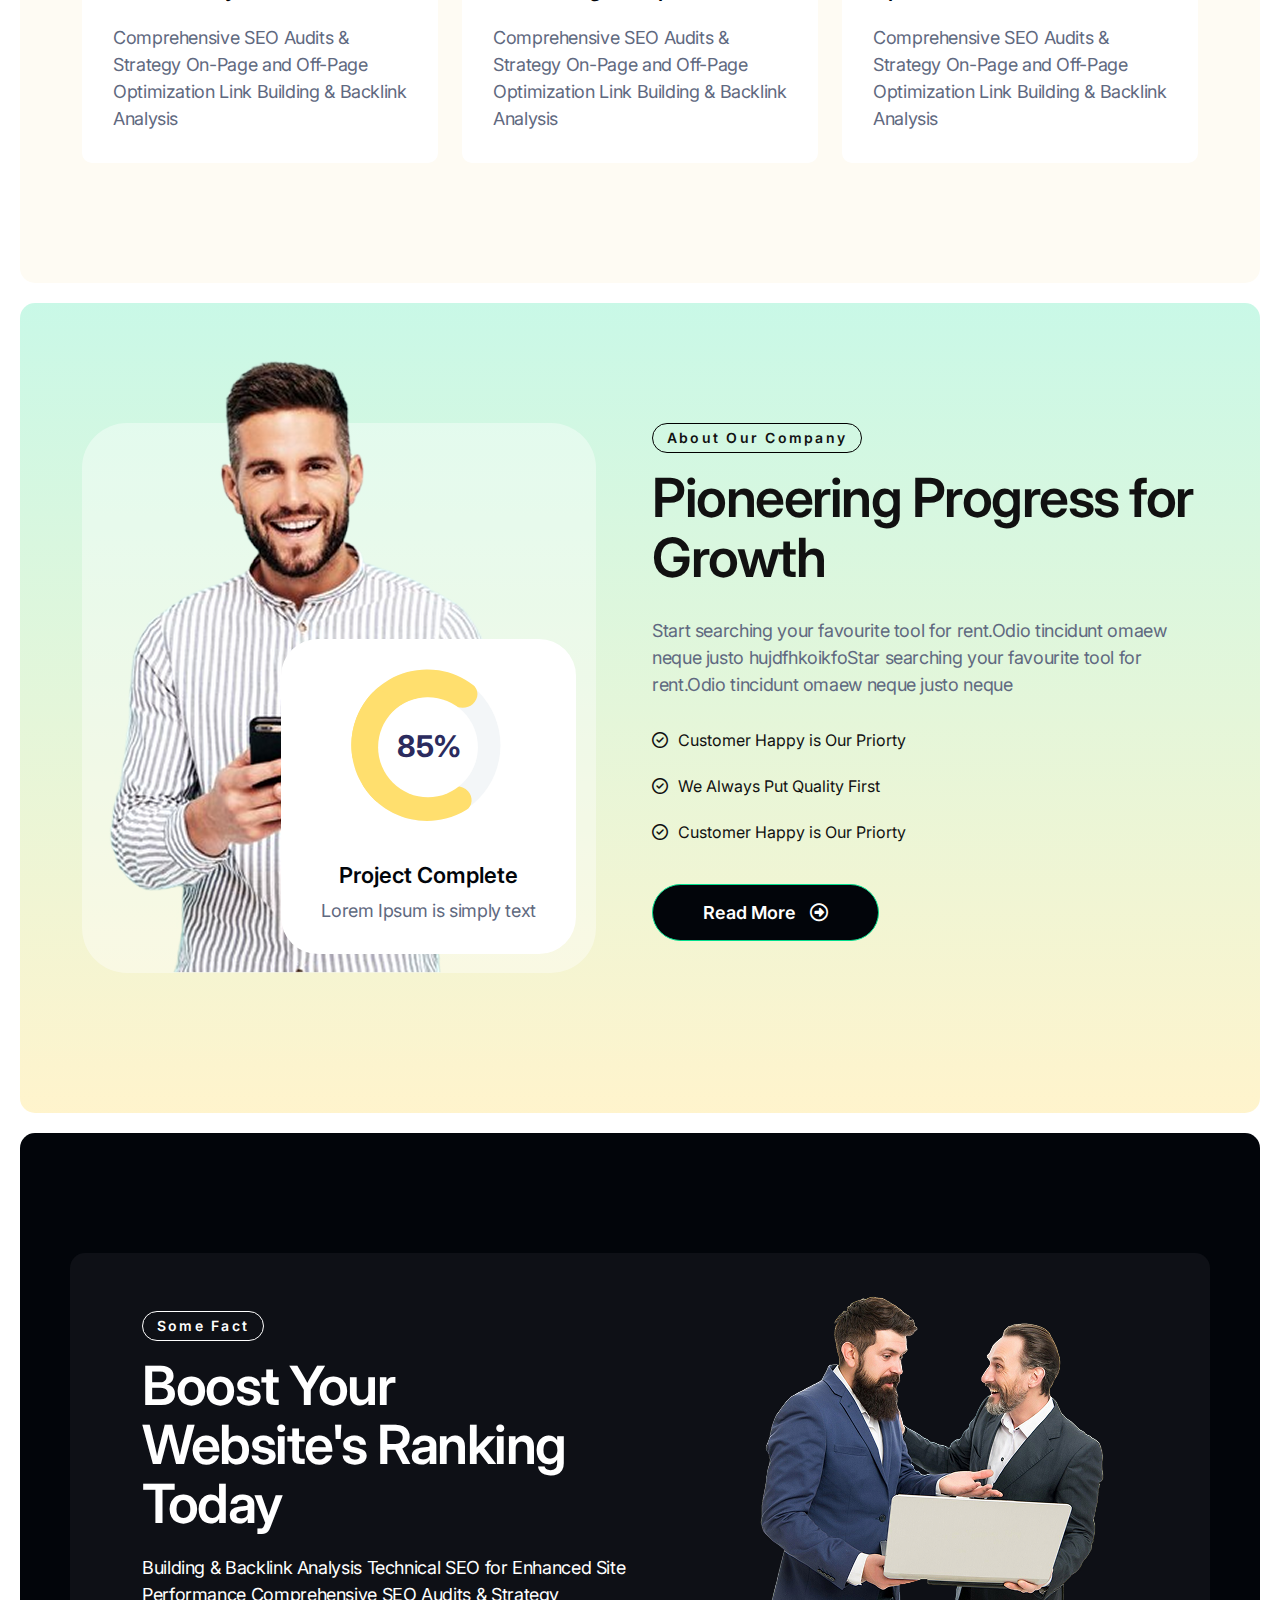
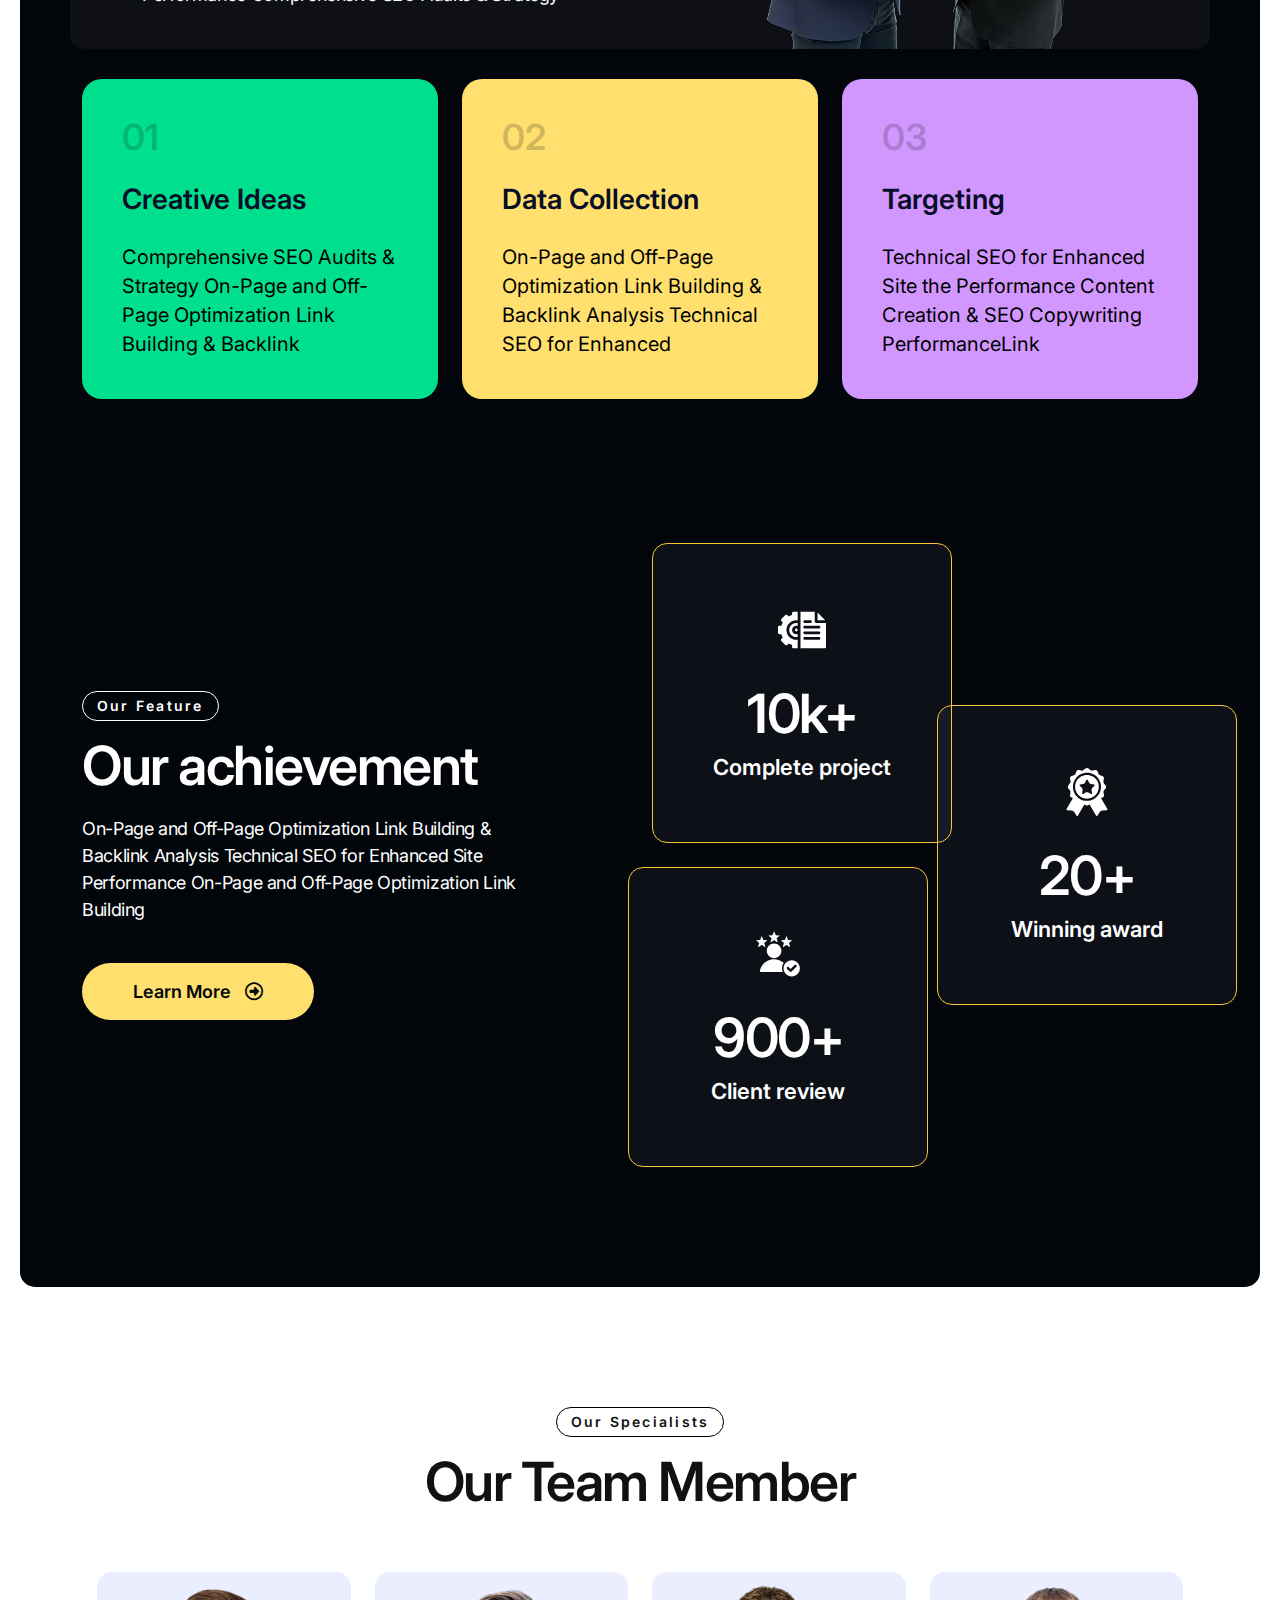
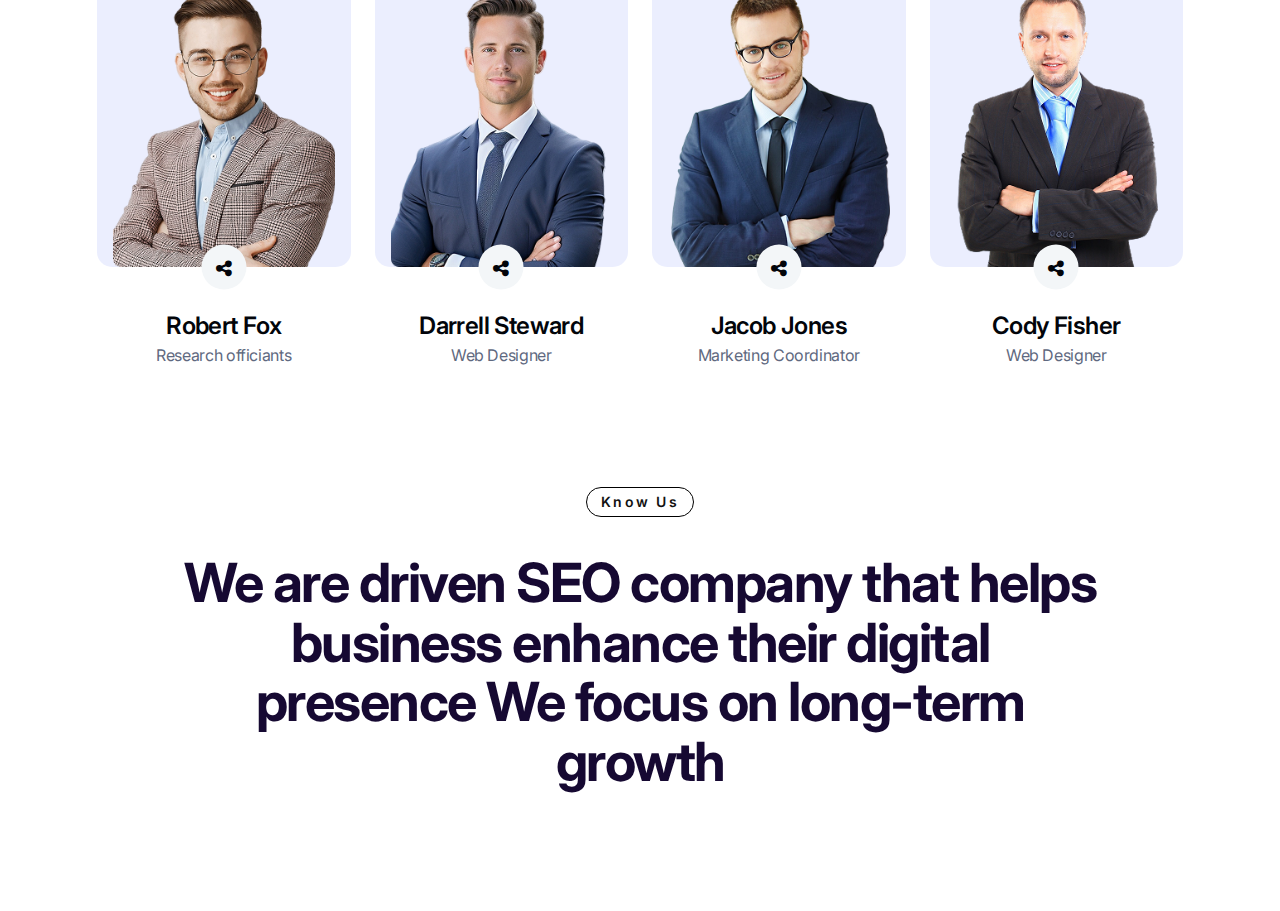
==== commit 1aa37a03: "team section done" ====
--- a/index.html
+++ b/index.html
@@ -221,23 +221,23 @@
                 <h1 class="banner-title">Expert Consulting Services Tailored You <span>Consulting</span></h1>
                 <p class="banner-info">Our mission is to boost your online visibility and help you out competitors With
                   a team of SEO specialists, we deliver custom strategies </p>
-                  <div class="banner-btn d-flex align-items-center">
-                    <a href="" class="theme-btn theme-btn-primary">
-                       Know More 
-                       <i class="fa-regular fa-circle-right"></i>
-                    </a>
-                    <div class="partner-numbers d-flex align-items-center">
-                      <div class="partners-img">
-                        <img src="assets/images/banner/partners-img1.png" alt="partners-img">
-                        <img src="assets/images/banner/partners-img2.png" alt="partners-img">
-                        <img src="assets/images/banner/partners-img3.png" alt="partners-img">
-                        <span class="d-inline-flex rounded-pill justify-content-center align-items-center number">
-                          12k+
-                        </span>
-                      </div>
-                        <p>Tusted Patner</p>
+                <div class="banner-btn d-flex align-items-center">
+                  <a href="" class="theme-btn theme-btn-primary">
+                    Know More
+                    <i class="fa-regular fa-circle-right"></i>
+                  </a>
+                  <div class="partner-numbers d-flex align-items-center">
+                    <div class="partners-img">
+                      <img src="assets/images/banner/partners-img1.png" alt="partners-img">
+                      <img src="assets/images/banner/partners-img2.png" alt="partners-img">
+                      <img src="assets/images/banner/partners-img3.png" alt="partners-img">
+                      <span class="d-inline-flex rounded-pill justify-content-center align-items-center number">
+                        12k+
+                      </span>
                     </div>
-                  </div>
+                    <p>Tusted Patner</p>
+                  </div>
+                </div>
               </div>
             </div>
             <div class="col-lg-6 align-self-center">
@@ -273,7 +273,8 @@
                 </div>
                 <div class="service-info">
                   <h4 class="service-title">SEO Mastery Solutions</h4>
-                  <p class="service-details">Comprehensive SEO Audits & Strategy On-Page and Off-Page Optimization Link Building & Backlink Analysis</p>
+                  <p class="service-details">Comprehensive SEO Audits & Strategy On-Page and Off-Page Optimization Link
+                    Building & Backlink Analysis</p>
                 </div>
               </div>
             </div>
@@ -284,7 +285,8 @@
                 </div>
                 <div class="service-info">
                   <h4 class="service-title">Search Engine Experts</h4>
-                  <p class="service-details">Comprehensive SEO Audits & Strategy On-Page and Off-Page Optimization Link Building & Backlink Analysis</p>
+                  <p class="service-details">Comprehensive SEO Audits & Strategy On-Page and Off-Page Optimization Link
+                    Building & Backlink Analysis</p>
                 </div>
               </div>
             </div>
@@ -295,7 +297,8 @@
                 </div>
                 <div class="service-info">
                   <h4 class="service-title">Optimal SEO Services</h4>
-                  <p class="service-details">Comprehensive SEO Audits & Strategy On-Page and Off-Page Optimization Link Building & Backlink Analysis</p>
+                  <p class="service-details">Comprehensive SEO Audits & Strategy On-Page and Off-Page Optimization Link
+                    Building & Backlink Analysis</p>
                 </div>
               </div>
             </div>
@@ -306,7 +309,7 @@
     <!-- Our Services Section End -->
 
     <!-- About Section Start -->
-     <section class="about-section">
+    <section class="about-section">
       <div class="about-main-section">
         <div class="container">
           <div class="row">
@@ -322,7 +325,7 @@
                       <h6>85%</h6>
                     </div>
                     <h5 class="text-center">Project Complete</h5>
-                    <p class="text-center">Lorem Ipsum is simply  text</p>
+                    <p class="text-center">Lorem Ipsum is simply text</p>
                   </div>
                 </div>
               </div>
@@ -335,49 +338,54 @@
                     Pioneering Progress for Growth
                   </h3>
                 </div>
-                <p class="about-desc">Start searching your favourite tool for rent.Odio tincidunt omaew neque justo hujdfhkoikfoStar searching your favourite tool for rent.Odio tincidunt omaew neque justo neque </p>
+                <p class="about-desc">Start searching your favourite tool for rent.Odio tincidunt omaew neque justo
+                  hujdfhkoikfoStar searching your favourite tool for rent.Odio tincidunt omaew neque justo neque </p>
                 <ul class="list-unstyled">
-                  <li class="d-flex align-items-center"><i class="fa-regular fa-circle-check"></i> Customer Happy is Our Priorty</li>
-                  <li class="d-flex align-items-center"><i class="fa-regular fa-circle-check"></i> We Always Put Quality First</li>
-                  <li class="d-flex align-items-center"><i class="fa-regular fa-circle-check"></i> Customer Happy is Our Priorty</li>
+                  <li class="d-flex align-items-center"><i class="fa-regular fa-circle-check"></i> Customer Happy is Our
+                    Priorty</li>
+                  <li class="d-flex align-items-center"><i class="fa-regular fa-circle-check"></i> We Always Put Quality
+                    First</li>
+                  <li class="d-flex align-items-center"><i class="fa-regular fa-circle-check"></i> Customer Happy is Our
+                    Priorty</li>
                 </ul>
                 <a href="#" class="theme-btn theme-btn-primary style2">
-                  Read More 
+                  Read More
                   <i class="fa-regular fa-circle-right"></i>
-               </a>
-              </div>
-            </div>
-          </div>
-        </div>
-      </div>
-     </section>
+                </a>
+              </div>
+            </div>
+          </div>
+        </div>
+      </div>
+    </section>
     <!-- About Section End -->
 
-    <!-- About Section Start -->
-     <section class="feature-section">
+    <!-- Feature Section Start -->
+    <section class="feature-section">
       <div class="feature-main-section py-120">
         <div class="container">
           <div class="row fact-part mb-30">
-           <div class="col-lg-6 align-self-center">
-            <div class="fact-content">
-              <div class="section-title style2">
-                <h2 class="sub-title">Some fact</h2>
-                <h3 class="title text-start">
-                  Boost Your Website's Ranking Today
-                </h3>
-              </div>
-              <p class="fact-desc text-white">
-                Building & Backlink Analysis Technical SEO for Enhanced Site Performance Comprehensive SEO Audits & Strategy
-              </p>
-            </div>
-           </div>
-           <div class="col-lg-6">
-            <div class="fact-img text-end">
-              <div class="main-img">
-                <img src="assets/images/feature/feature-img-1.png" alt="feature-img">
-              </div>
-            </div>
-           </div>
+            <div class="col-lg-6 align-self-center">
+              <div class="fact-content">
+                <div class="section-title style2">
+                  <h2 class="sub-title">Some fact</h2>
+                  <h3 class="title text-start">
+                    Boost Your Website's Ranking Today
+                  </h3>
+                </div>
+                <p class="fact-desc text-white">
+                  Building & Backlink Analysis Technical SEO for Enhanced Site Performance Comprehensive SEO Audits &
+                  Strategy
+                </p>
+              </div>
+            </div>
+            <div class="col-lg-6">
+              <div class="fact-img text-end">
+                <div class="main-img">
+                  <img src="assets/images/feature/feature-img-1.png" alt="feature-img">
+                </div>
+              </div>
+            </div>
           </div>
           <div class="row g-4 feature-cards">
             <div class="col-lg-4">
@@ -394,7 +402,7 @@
                 <h3>02</h3>
                 <h4 class="text-capitalize">Data Collection</h4>
                 <div class="card-desc">
-                  On-Page and Off-Page Optimization Link Building & Backlink Analysis Technical SEO for Enhanced 
+                  On-Page and Off-Page Optimization Link Building & Backlink Analysis Technical SEO for Enhanced
                 </div>
               </div>
             </div>
@@ -403,7 +411,7 @@
                 <h3>03</h3>
                 <h4 class="text-capitalize">Targeting</h4>
                 <div class="card-desc">
-                  Technical SEO for Enhanced Site the Performance Content Creation & SEO Copywriting PerformanceLink 
+                  Technical SEO for Enhanced Site the Performance Content Creation & SEO Copywriting PerformanceLink
                 </div>
               </div>
             </div>
@@ -418,7 +426,8 @@
                   </h3>
                 </div>
                 <p class="text-white">
-                  On-Page and Off-Page Optimization Link Building & Backlink Analysis Technical SEO for Enhanced Site Performance On-Page and Off-Page Optimization Link Building 
+                  On-Page and Off-Page Optimization Link Building & Backlink Analysis Technical SEO for Enhanced Site
+                  Performance On-Page and Off-Page Optimization Link Building
                 </p>
                 <a href="#" class="theme-btn theme-btn-tertiary">
                   Learn More <i class="fa-regular fa-circle-right"></i>
@@ -459,9 +468,168 @@
           </div>
         </div>
       </div>
-     </section>
-    <!-- About Section End -->
-
+    </section>
+    <!-- Feature Section End -->
+
+    <!-- Team Section Start -->
+    <section class="team-section py-120">
+      <div class="container">
+        <div class="row">
+          <div class="col-lg-5 mx-auto ">
+            <div class="section-title text-center">
+              <h3 class="sub-title">
+                Our Specialists
+              </h3>
+              <h2 class="title">
+                Our Team Member
+              </h2>
+            </div>
+          </div>
+        </div>
+        <div class="row g-4 team-members">
+          <div class="col-lg-3">
+            <div class="team-card w-100">
+              <div class="img-part position-relative">
+                <div class="main-img position-relative overflow-hidden">
+                  <img src="assets/images/team/member-1.png" alt="member-img" class="w-100 img-fluid">
+                  <div class="social-icons position-absolute start-50 translate-middle-x">
+                    <ul class="list-unstyled d-flex flex-column align-items-center">
+                      <li><a href="#">
+                        <svg xmlns="http://www.w3.org/2000/svg" width="16" height="16" viewBox="0 0 16 16"
+                            fill="none">
+                            <path opacity="0.8"
+                              d="M9.52217 6.77491L15.4785 0H14.0671L8.89516 5.88256L4.76437 0H0L6.24656 8.89547L0 16H1.41155L6.87321 9.78782L11.2356 16H16L9.52183 6.77491H9.52217ZM7.58887 8.97384L6.95596 8.08805L1.92015 1.03974H4.0882L8.15216 6.72795L8.78507 7.61374L14.0677 15.0075H11.8997L7.58887 8.97418V8.97384Z"
+                              fill="currentColor" />
+                          </svg>
+                      </a></li>
+                      <li><a href="#"><i class="fa-brands fa-facebook-f"></i></a></li>
+                      <li><a href="#"><i class="fa-brands fa-instagram"></i></a></li>
+                      <li><a href="#"><i class="fa-brands fa-linkedin-in"></i></a></li>
+                    </ul>
+                  </div>
+                </div>
+                <div
+                  class="share-icon rounded-pill d-flex align-items-center justify-content-center position-absolute start-50 translate-middle">
+                  <i class="fa-solid fa-share-nodes"></i>
+                </div>
+              </div>
+              <div class="details-part">
+                <h4 class="name">Robert Fox</h4>
+                <p class="designation">Research officiants</p>
+              </div>
+            </div>
+          </div>
+          <div class="col-lg-3">
+            <div class="team-card w-100">
+              <div class="img-part position-relative">
+                <div class="main-img position-relative overflow-hidden">
+                  <img src="assets/images/team/member-2.png" alt="member-img" class="w-100 img-fluid">
+                  <div class="social-icons position-absolute start-50 translate-middle-x">
+                    <ul class="list-unstyled d-flex flex-column align-items-center">
+                      <li><a href="#">
+                        <svg xmlns="http://www.w3.org/2000/svg" width="16" height="16" viewBox="0 0 16 16"
+                            fill="none">
+                            <path opacity="0.8"
+                              d="M9.52217 6.77491L15.4785 0H14.0671L8.89516 5.88256L4.76437 0H0L6.24656 8.89547L0 16H1.41155L6.87321 9.78782L11.2356 16H16L9.52183 6.77491H9.52217ZM7.58887 8.97384L6.95596 8.08805L1.92015 1.03974H4.0882L8.15216 6.72795L8.78507 7.61374L14.0677 15.0075H11.8997L7.58887 8.97418V8.97384Z"
+                              fill="currentColor" />
+                          </svg>
+                      </a></li>
+                      <li><a href="#"><i class="fa-brands fa-facebook-f"></i></a></li>
+                      <li><a href="#"><i class="fa-brands fa-instagram"></i></a></li>
+                      <li><a href="#"><i class="fa-brands fa-linkedin-in"></i></a></li>
+                    </ul>
+                  </div>
+                </div>
+                <div
+                  class="share-icon rounded-pill d-flex align-items-center justify-content-center position-absolute start-50 translate-middle">
+                  <i class="fa-solid fa-share-nodes"></i>
+                </div>
+              </div>
+              <div class="details-part">
+                <h4 class="name">Darrell Steward</h4>
+                <p class="designation">Web Designer</p>
+              </div>
+            </div>
+          </div>
+          <div class="col-lg-3">
+            <div class="team-card w-100">
+              <div class="img-part position-relative">
+                <div class="main-img position-relative overflow-hidden">
+                  <img src="assets/images/team/member-3.png" alt="member-img" class="w-100 img-fluid">
+                  <div class="social-icons position-absolute start-50 translate-middle-x">
+                    <ul class="list-unstyled d-flex flex-column align-items-center">
+                      <li><a href="#">
+                        <svg xmlns="http://www.w3.org/2000/svg" width="16" height="16" viewBox="0 0 16 16"
+                            fill="none">
+                            <path opacity="0.8"
+                              d="M9.52217 6.77491L15.4785 0H14.0671L8.89516 5.88256L4.76437 0H0L6.24656 8.89547L0 16H1.41155L6.87321 9.78782L11.2356 16H16L9.52183 6.77491H9.52217ZM7.58887 8.97384L6.95596 8.08805L1.92015 1.03974H4.0882L8.15216 6.72795L8.78507 7.61374L14.0677 15.0075H11.8997L7.58887 8.97418V8.97384Z"
+                              fill="currentColor" />
+                          </svg>
+                      </a></li>
+                      <li><a href="#"><i class="fa-brands fa-facebook-f"></i></a></li>
+                      <li><a href="#"><i class="fa-brands fa-instagram"></i></a></li>
+                      <li><a href="#"><i class="fa-brands fa-linkedin-in"></i></a></li>
+                    </ul>
+                  </div>
+                </div>
+                <div
+                  class="share-icon rounded-pill d-flex align-items-center justify-content-center position-absolute start-50 translate-middle">
+                  <i class="fa-solid fa-share-nodes"></i>
+                </div>
+              </div>
+              <div class="details-part">
+                <h4 class="name">Jacob Jones</h4>
+                <p class="designation">Marketing Coordinator</p>
+              </div>
+            </div>
+          </div>
+          <div class="col-lg-3">
+            <div class="team-card w-100">
+              <div class="img-part position-relative">
+                <div class="main-img position-relative overflow-hidden">
+                  <img src="assets/images/team/member-4.png" alt="member-img" class="w-100 img-fluid">
+                  <div class="social-icons position-absolute start-50 translate-middle-x">
+                    <ul class="list-unstyled d-flex flex-column align-items-center">
+                      <li><a href="#">
+                        <svg xmlns="http://www.w3.org/2000/svg" width="16" height="16" viewBox="0 0 16 16"
+                            fill="none">
+                            <path opacity="0.8"
+                              d="M9.52217 6.77491L15.4785 0H14.0671L8.89516 5.88256L4.76437 0H0L6.24656 8.89547L0 16H1.41155L6.87321 9.78782L11.2356 16H16L9.52183 6.77491H9.52217ZM7.58887 8.97384L6.95596 8.08805L1.92015 1.03974H4.0882L8.15216 6.72795L8.78507 7.61374L14.0677 15.0075H11.8997L7.58887 8.97418V8.97384Z"
+                              fill="currentColor" />
+                          </svg>
+                      </a></li>
+                      <li><a href="#"><i class="fa-brands fa-facebook-f"></i></a></li>
+                      <li><a href="#"><i class="fa-brands fa-instagram"></i></a></li>
+                      <li><a href="#"><i class="fa-brands fa-linkedin-in"></i></a></li>
+                    </ul>
+                  </div>
+                </div>
+                <div
+                  class="share-icon rounded-pill d-flex align-items-center justify-content-center position-absolute start-50 translate-middle">
+                  <i class="fa-solid fa-share-nodes"></i>
+                </div>
+              </div>
+              <div class="details-part">
+                <h4 class="name">Cody Fisher</h4>
+                <p class="designation">Web Designer</p>
+              </div>
+            </div>
+          </div>
+        </div>
+        <div class="row pt-120">
+          <div class="col-10 mx-auto">
+            <div class="section-title mb-0 text-center">
+              <h3 class="sub-title mb-0">
+               Know Us
+              </h3>
+            </div>
+            <h2 class="slogan">We are driven SEO company that helps business enhance their digital presence 
+              We focus on long-term growth</h2>
+          </div>
+        </div>
+      </div>
+    </section>
+    <!-- Team Section End -->
   </main>
   <!-- Main area end -->
   <!-- Footer section start -->
--- a/assets/css/style.css
+++ b/assets/css/style.css
@@ -1491,87 +1491,83 @@
 .team-section .section-title {
   margin-bottom: 60px;
 }
-.team-section .team-items {
-  display: -webkit-box;
-  display: -ms-flexbox;
-  display: flex;
-  -webkit-box-orient: vertical;
-  -webkit-box-direction: normal;
-      -ms-flex-direction: column;
-          flex-direction: column;
-  gap: 60px;
-}
-.team-section .team-items .team-card {
-  border: 1px solid var(--border-color);
-  padding: 50px 40px;
-  -webkit-transition: var(--transition);
-  transition: var(--transition);
-}
-.team-section .team-items .team-card .info h4 {
-  margin-bottom: 10px;
-  font-size: 22px;
-  line-height: 36px;
-}
-.team-section .team-items .team-card .hover-img {
-  top: 50%;
-  -webkit-transform: translateY(-50%) rotate(-15deg);
-          transform: translateY(-50%) rotate(-15deg);
-  right: 78px;
-  max-width: 300px;
+.team-section .team-members {
+  padding: 0 15px;
+}
+.team-section .team-members .team-card {
+  border-radius: 15px;
+  -webkit-transition: var(--transition);
+  transition: var(--transition);
+}
+.team-section .team-members .team-card:hover .img-part .share-icon {
+  background: var(--blue);
+}
+.team-section .team-members .team-card:hover .img-part .share-icon i {
+  color: white !important;
+}
+.team-section .team-members .team-card:hover .social-icons {
+  bottom: 43px;
+  visibility: visible;
+  opacity: 1;
+}
+.team-section .team-members .team-card .img-part {
+  width: 100%;
+  padding: 7px 16px 0 16px;
+  border-radius: 15px;
+  background: rgba(63, 90, 243, 0.1);
+}
+.team-section .team-members .team-card .img-part .share-icon {
+  width: 45px;
+  height: 45px;
+  background: #f3f6f8;
+  -webkit-transition: var(--transition);
+  transition: var(--transition);
+  z-index: 99;
+}
+.team-section .team-members .team-card .img-part .share-icon i {
+  color: var(--black);
+}
+.team-section .team-members .team-card .details-part {
+  margin-top: 42px;
+  text-align: center;
+}
+.team-section .team-members .team-card .details-part .name {
+  color: var(--black);
+  font-size: 24px;
+  line-height: 34px; /* 141.667% */
+  letter-spacing: -0.6px;
+}
+.team-section .team-members .team-card .details-part .designation {
+  font-size: 16px;
+  line-height: 24px;
+}
+.team-section .team-members .team-card .social-icons {
+  background: var(--blue);
+  border-radius: 999px;
+  padding: 15px 8px;
+  -webkit-transition: var(--transition);
+  transition: var(--transition);
+  bottom: -200px;
   visibility: hidden;
   opacity: 0;
-  z-index: 9;
-  -webkit-transition: var(--transition);
-  transition: var(--transition);
-}
-.team-section .team-items .team-card:hover {
-  background: white;
-}
-.team-section .team-items .team-card:hover .social-icons a {
-  background: white;
-  color: var(--black);
-}
-.team-section .team-items .team-card:hover .hover-img {
-  visibility: visible;
-  opacity: 1;
-}
-.team-section .team-items .team-card.active-team {
-  background: white;
-}
-.team-section .team-items .team-card.active-team .hover-img {
-  visibility: visible;
-  opacity: 1;
-}
-.team-section .social-icons {
-  position: relative;
-  z-index: 99;
-}
-.team-section .team-btn {
-  margin-top: 80px;
-}
-.team-section .team-btn .btn-arrow-fill {
-  fill: var(--black);
-}
-
-.social-icons {
-  gap: 10px;
-}
-.social-icons a {
-  color: var(--black);
-  width: 35px;
-  height: 35px;
-  border: 1px solid var(--border-color);
-  display: -ms-grid;
-  display: grid;
-  place-content: center;
-  font-size: 14px;
-  -webkit-transition: var(--transition);
-  transition: var(--transition);
-  border-radius: 5px;
-}
-.social-icons a:hover {
-  color: white !important;
-  background: var(--tertiary) !important;
+}
+.team-section .team-members .team-card .social-icons ul {
+  row-gap: 15px;
+}
+.team-section .team-members .team-card .social-icons ul li a {
+  text-align: center;
+  color: white;
+  font-size: 16px;
+}
+.team-section .slogan {
+  color: var(--special-heading);
+  text-align: center;
+  font-size: 54px;
+  font-weight: 700;
+  line-height: 59.4px; /* 110% */
+  letter-spacing: -1.5px;
+  margin-top: 36px;
+  max-width: 1000px;
 }
 
 .team-section-two .section-title {
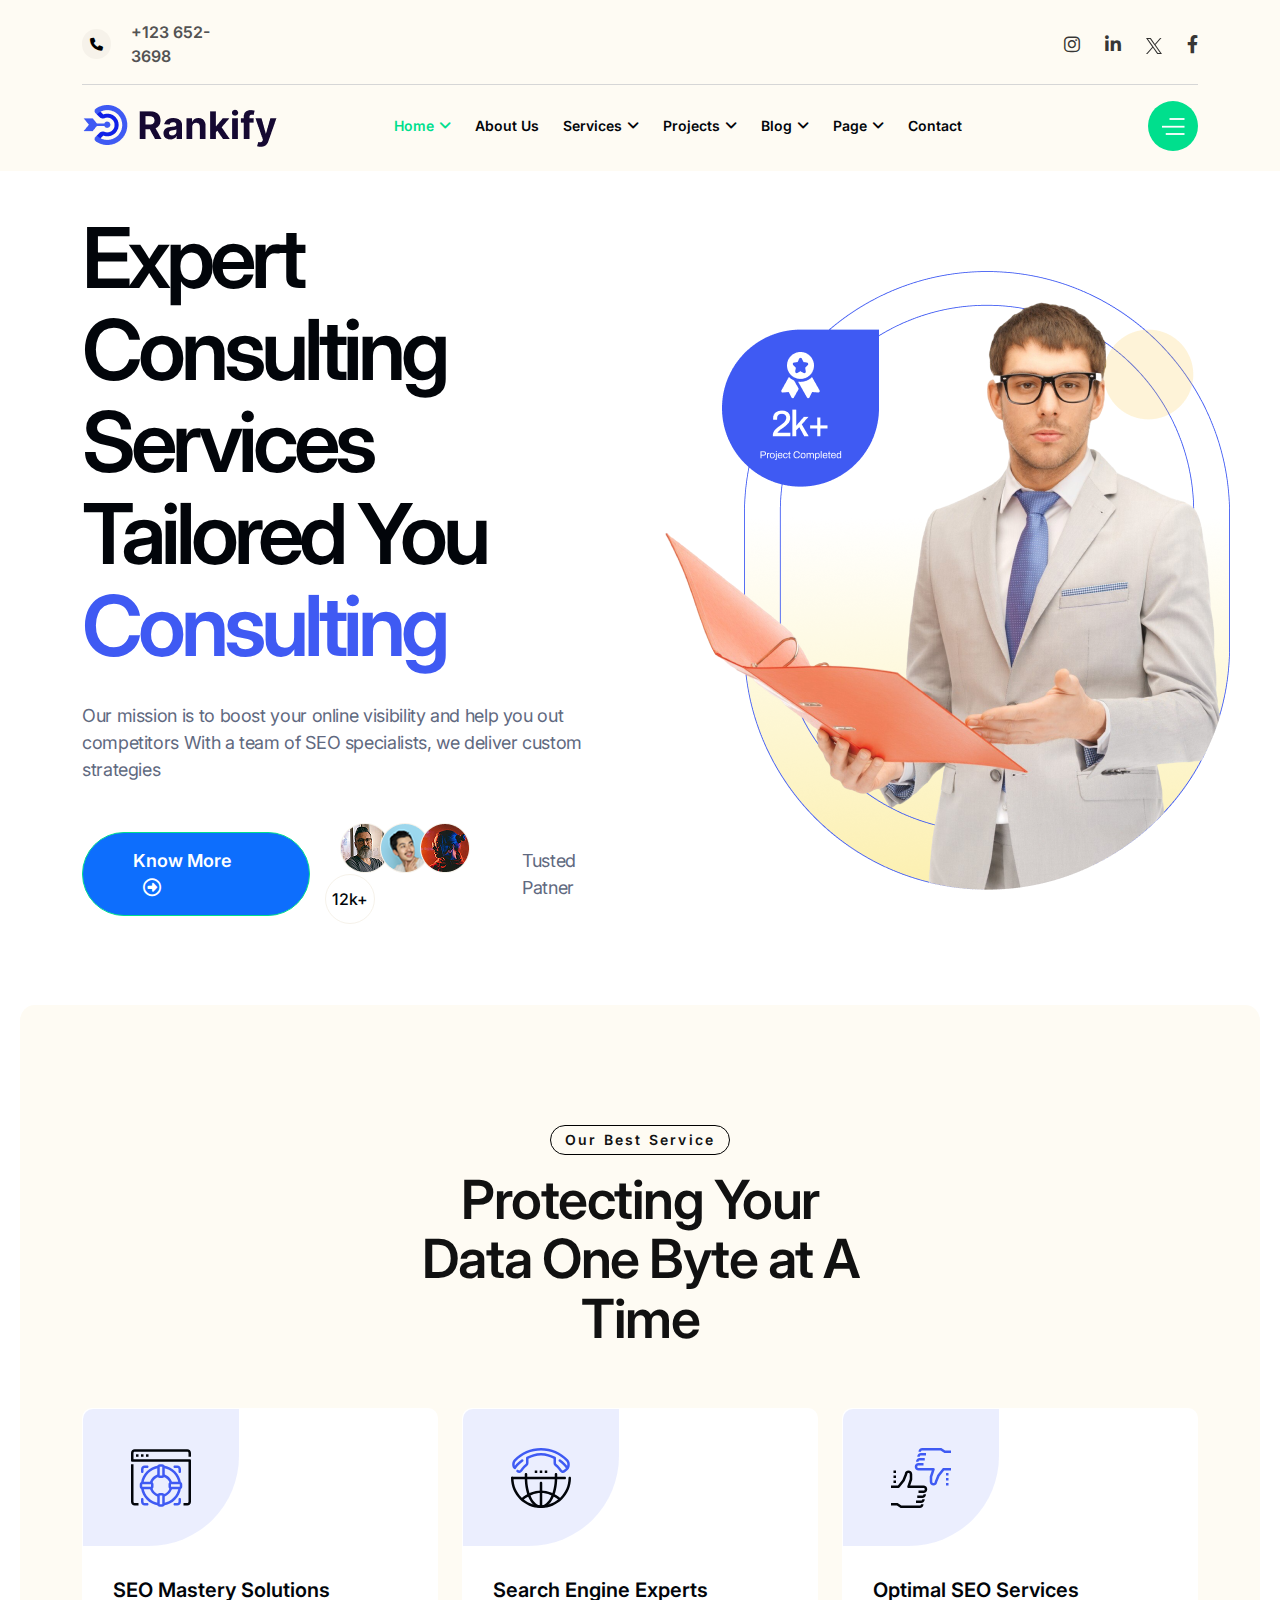
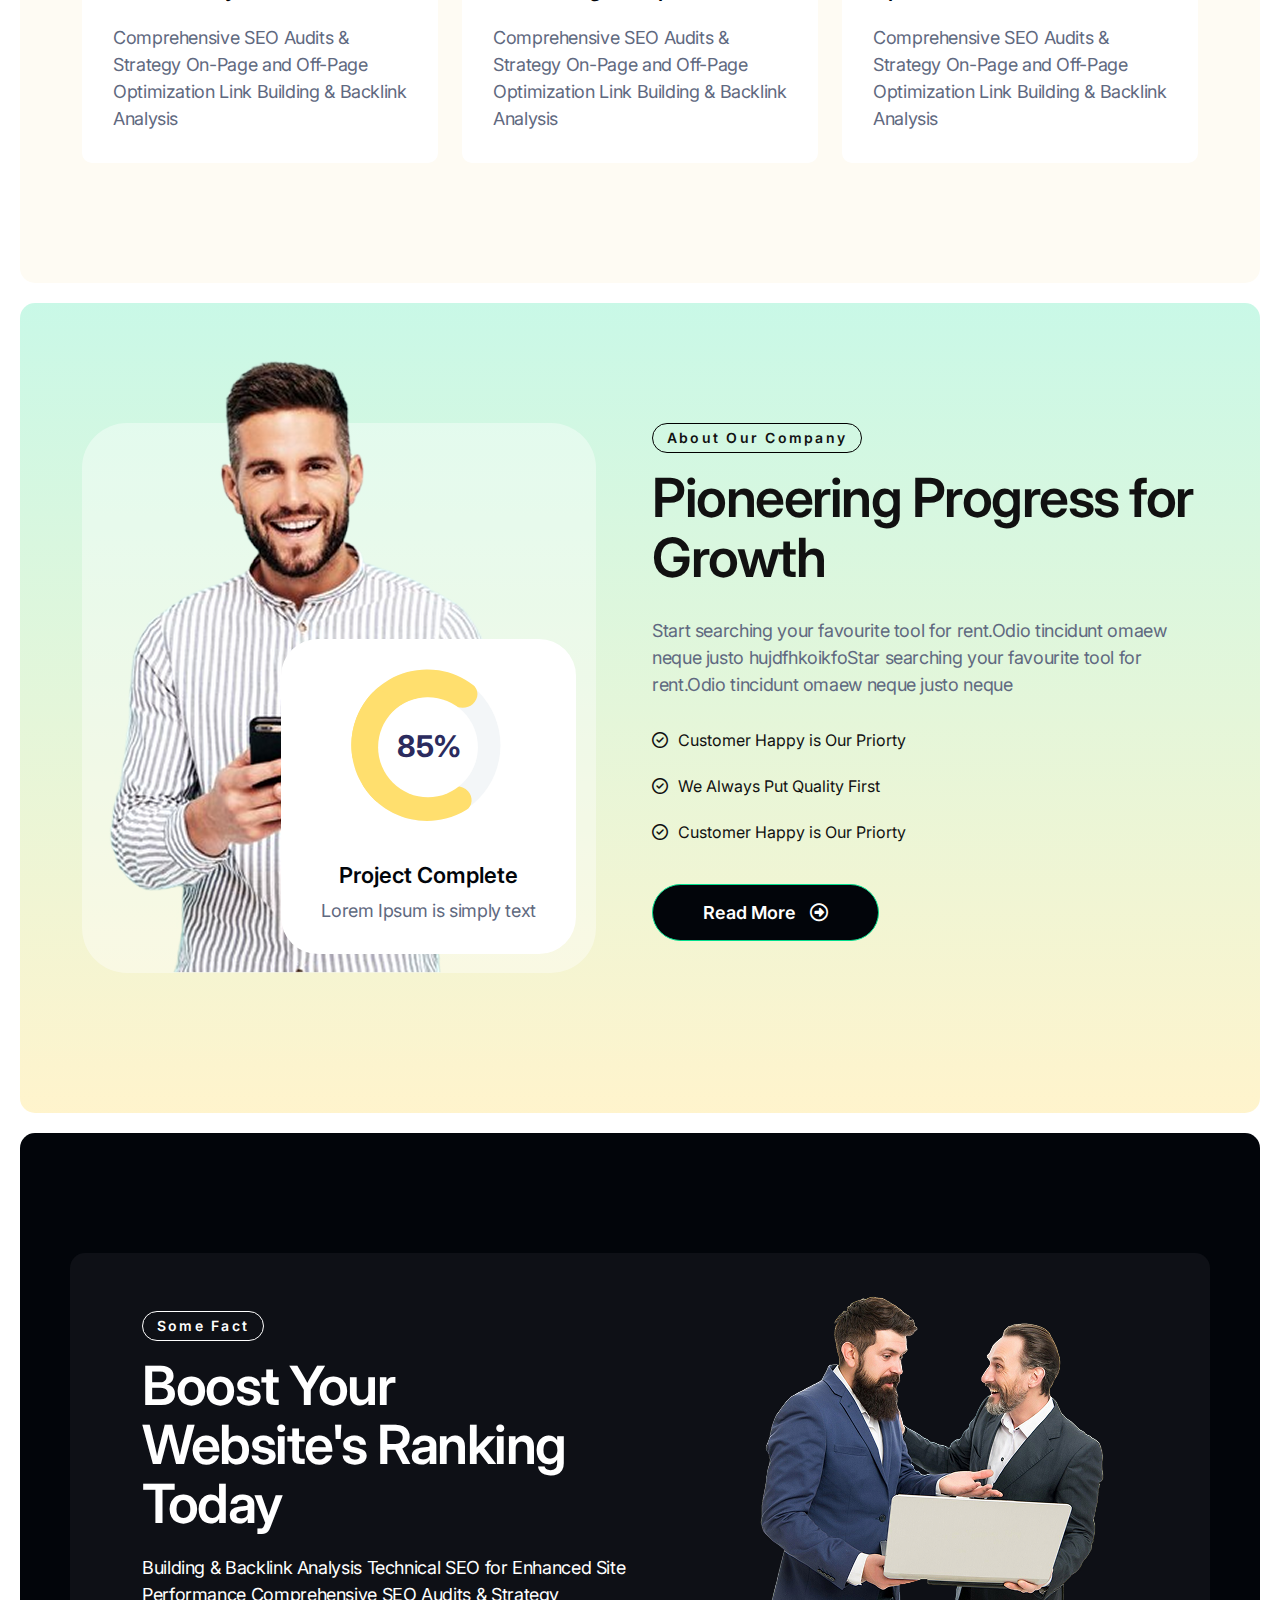
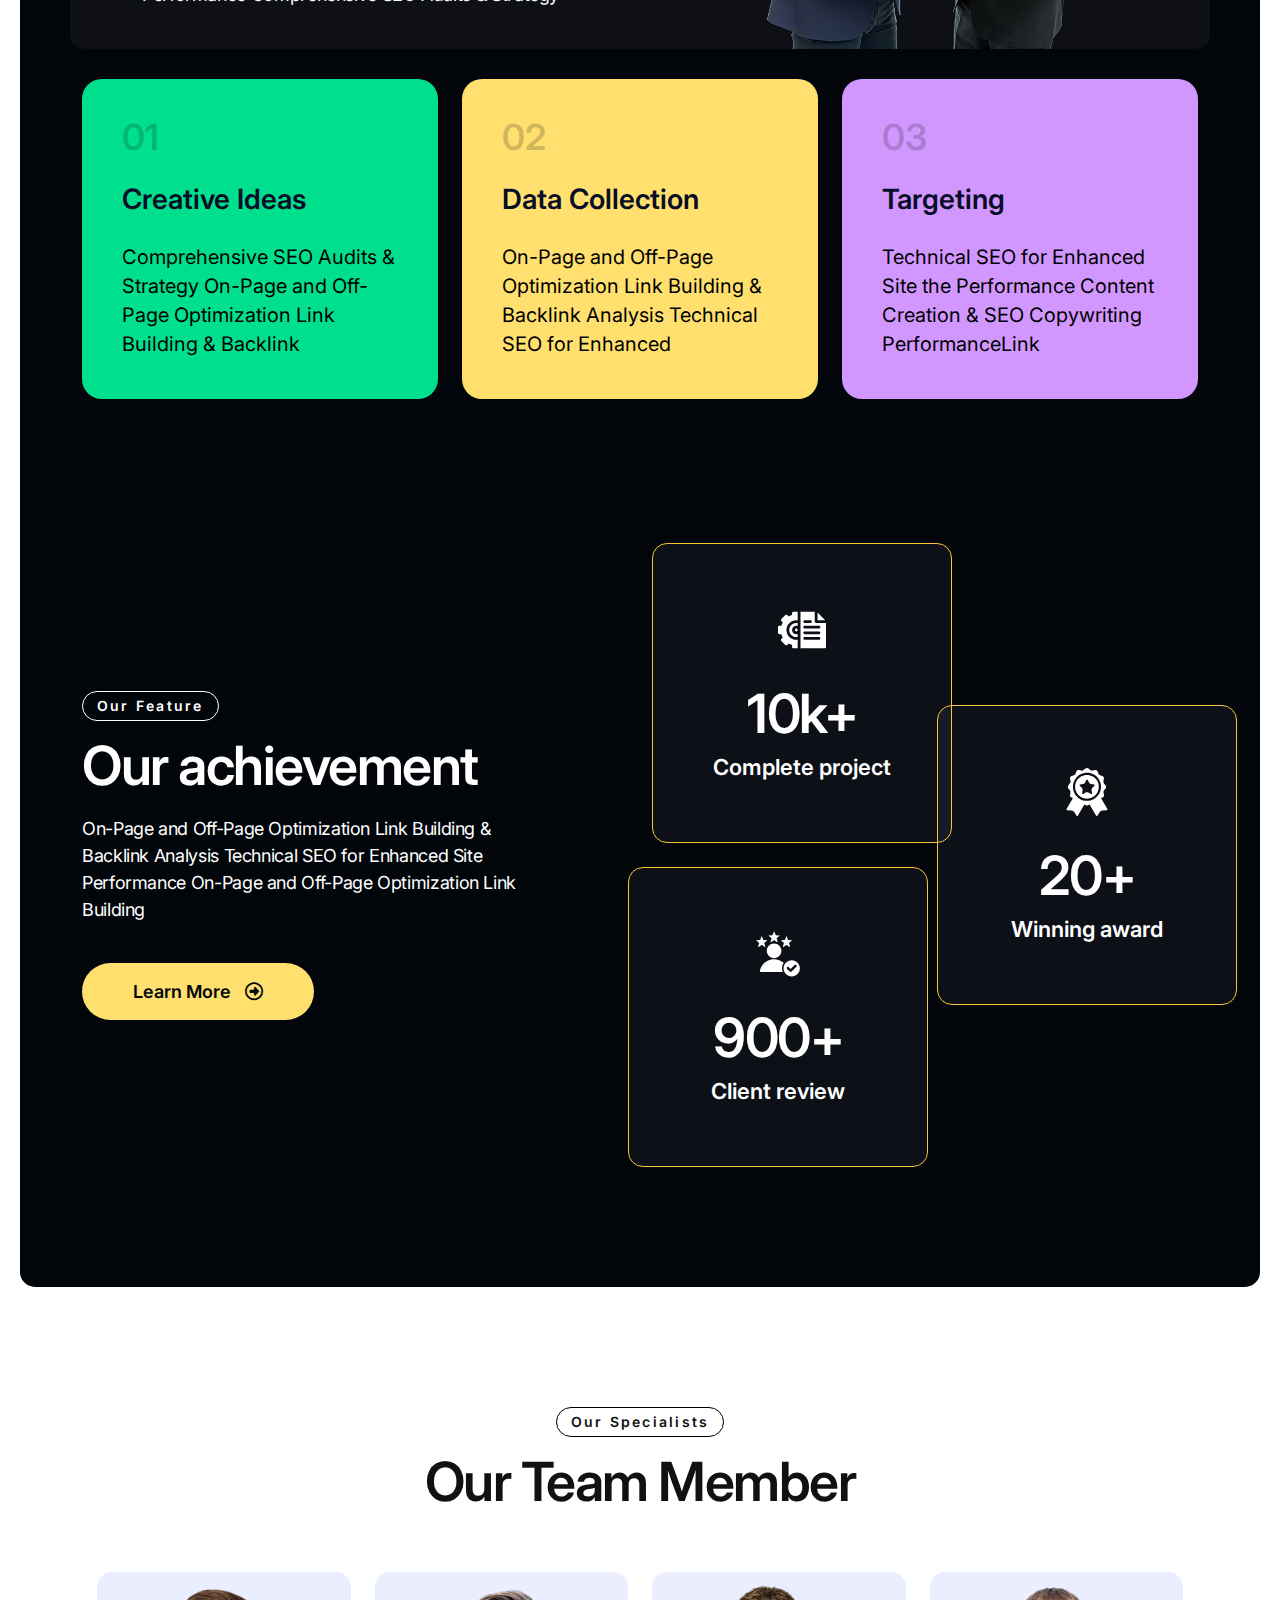
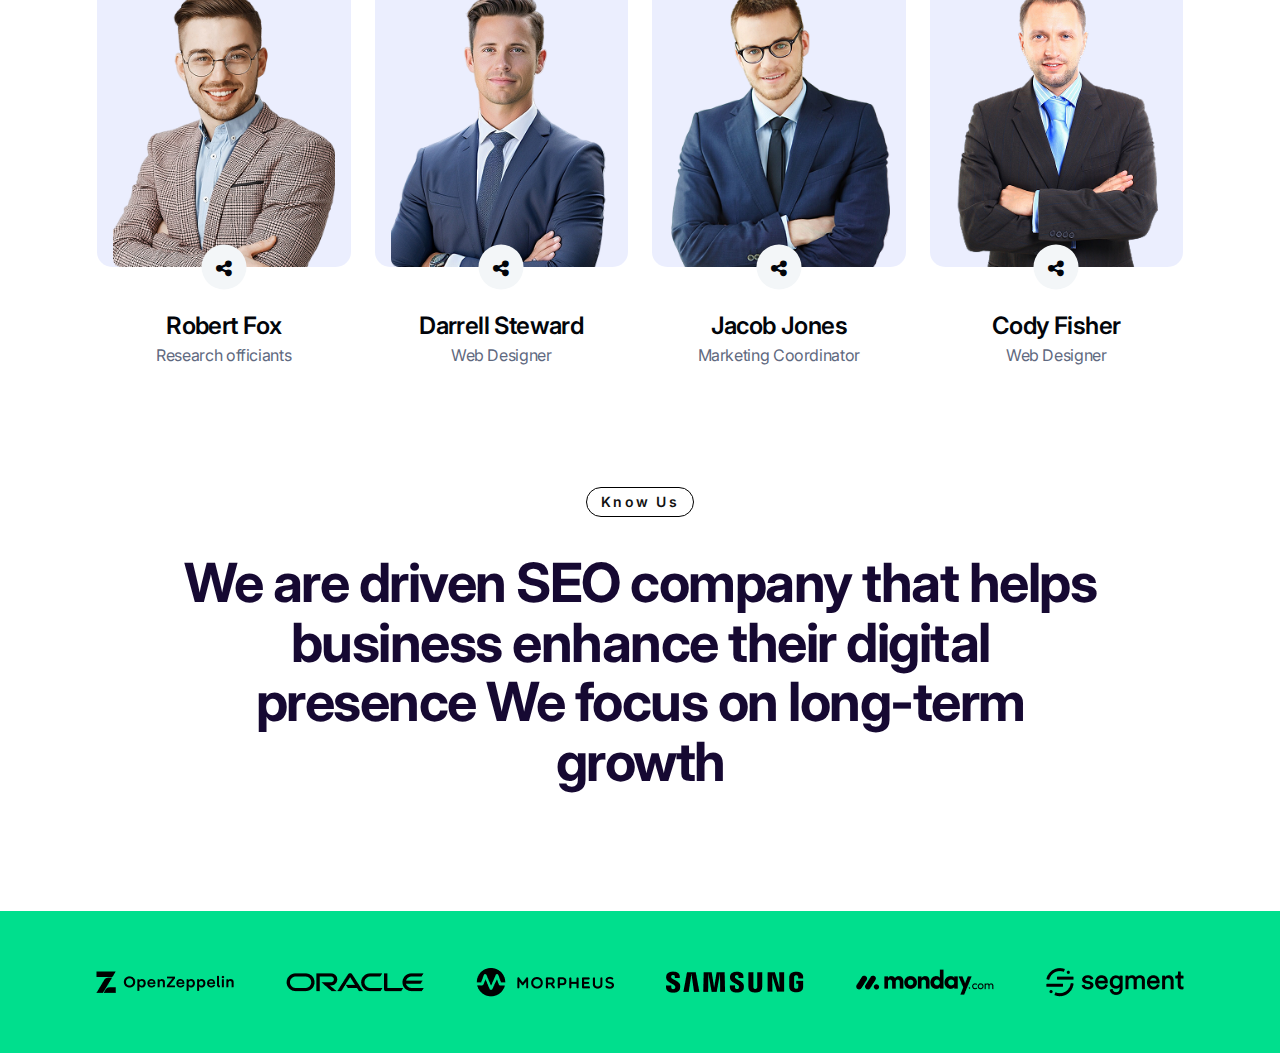
==== commit 6208bcb4: "partner section done" ====
--- a/index.html
+++ b/index.html
@@ -630,6 +630,46 @@
       </div>
     </section>
     <!-- Team Section End -->
+    
+    <!-- Partner Section Start -->
+     <div class="partner-section">
+      <div class="container">
+        <div class="row">
+          <div class="col-2">
+            <div class="partner-img text-center">
+              <img src="assets/images/partner/partner-1.png" alt="partner-img">
+            </div>
+          </div>
+          <div class="col-2">
+            <div class="partner-img text-center">
+              <img src="assets/images/partner/partner-2.png" alt="partner-img">
+            </div>
+          </div>
+          <div class="col-2">
+            <div class="partner-img text-center">
+              <img src="assets/images/partner/partner-3.png" alt="partner-img">
+            </div>
+          </div>
+          <div class="col-2">
+            <div class="partner-img text-center">
+              <img src="assets/images/partner/partner-4.png" alt="partner-img">
+            </div>
+          </div>
+          <div class="col-2">
+            <div class="partner-img text-center">
+              <img src="assets/images/partner/partner-5.png" alt="partner-img">
+            </div>
+          </div>
+          <div class="col-2">
+            <div class="partner-img text-center">
+              <img src="assets/images/partner/partner-6.png" alt="partner-img">
+            </div>
+          </div>
+        </div>
+      </div>
+     </div>
+    <!-- Partner Section End -->
+
   </main>
   <!-- Main area end -->
   <!-- Footer section start -->
--- a/assets/css/style.css
+++ b/assets/css/style.css
@@ -18,18 +18,16 @@
     F. Back To Top Btn CSS
 03. Header CSS
 04. Banner CSS
-05. Feature CSS
-06. Service CSS
-07. Counter CSS
+05. Service CSS
+06. About CSS
+07. Feature CSS
 08. Team CSS
-09. Message CSS
-10. Newsletter CSS
-11. Testimonial CSS
-12. Project CSS
-13. Text Slider CSS
-14. Faq Section CSS
-15. Blog Section CSS
-16. Footer CSS
+09. Partner CSS
+10. Testimonial CSS
+11. Faq Section CSS
+12. Blog Section CSS
+13. Newsletter CSS 
+14. Footer CSS 
 
 *** Template Pages ***
 =========================
@@ -1106,97 +1104,7 @@
   }
 }
 /*=============================
-	05. Feature CSS start
-===============================*/
-.feature-section {
-  padding: 0 20px;
-}
-.feature-section .feature-main-section {
-  background: var(--black);
-  border-radius: 15px;
-}
-.feature-section .fact-part {
-  padding-top: 16px;
-  border-radius: 15px;
-  background: #0e1016;
-}
-.feature-section .fact-part .fact-content {
-  padding-left: 60px;
-}
-.feature-section .fact-part .fact-content .fact-desc {
-  margin-top: 20px;
-}
-.feature-section .fact-part .fact-img {
-  padding-right: 30px;
-}
-.feature-section .feature-cards .feature-card {
-  border-radius: 20px;
-  padding: 40px 30px 40px 40px;
-}
-.feature-section .feature-cards .feature-card h3 {
-  color: rgba(2, 5, 10, 0.2);
-  font-size: 36px;
-  line-height: 36px; /* 100% */
-}
-.feature-section .feature-cards .feature-card h4 {
-  color: #090d26;
-  font-size: 28px;
-  line-height: 28px; /* 100% */
-  margin: 30px 0;
-}
-.feature-section .feature-cards .feature-card .card-desc {
-  color: black;
-  font-size: 20px;
-  line-height: 29px; /* 145% */
-}
-.feature-section .feature-cards .feature-card.primary {
-  background: var(--primary);
-}
-.feature-section .feature-cards .feature-card.secondary {
-  background: var(--secondary);
-}
-.feature-section .feature-cards .feature-card.tertiary {
-  background: var(--tertiary);
-}
-.feature-section .feature-part {
-  margin-top: 120px;
-}
-.feature-section .feature-part .feature-content .section-title {
-  margin-bottom: 20px;
-}
-.feature-section .feature-part .feature-content .theme-btn {
-  margin-top: 40px;
-}
-.feature-section .feature-part .feature-counter .counter-box {
-  width: 300px;
-  height: 300px;
-  -ms-flex-negative: 0;
-      flex-shrink: 0;
-  text-align: center;
-  padding: 62px 58px;
-  border-radius: 15px;
-  border: 1px solid var(--btn-color2);
-  background: var(--rgba-black);
-}
-.feature-section .feature-part .feature-counter .counter-box.ml-n {
-  margin-left: -24px !important;
-}
-.feature-section .feature-part .feature-counter .counter-box .count {
-  color: white;
-  font-size: 54px;
-  line-height: 59.4px; /* 110% */
-  letter-spacing: -1.5px;
-  margin-top: 30px;
-  margin-bottom: 10px;
-}
-.feature-section .feature-part .feature-counter .counter-box .counter-title {
-  color: white;
-  font-size: 22px;
-  line-height: 27px; /* 122.727% */
-}
-
-/*=============================
-	06. Service CSS start
+	05. Service CSS start
 ===============================*/
 .service-section {
   padding: 0 20px;
@@ -1348,1200 +1256,8 @@
 }
 
 /*=============================
-	07. Counter CSS start
+	06. About CSS start
 ===============================*/
-.counter-section .section-title {
-  max-width: 1126px;
-  margin-bottom: 40px;
-}
-.counter-section .section-title .title {
-  font-size: 74px;
-  line-height: 84px;
-}
-.counter-section .counter-area .counter-desc {
-  margin-bottom: 68px;
-}
-.counter-section .counter-area .counter-part .counter-item {
-  background: white;
-  border-radius: 20px;
-  display: -ms-grid;
-  display: grid;
-  place-content: center;
-  padding: 40px 0;
-  width: 100%;
-  text-align: center;
-}
-.counter-section .counter-area .counter-part .counter-item .counter-number {
-  font-size: 60px;
-  line-height: 68px;
-  text-align: center;
-  letter-spacing: -1.48px;
-  margin-bottom: 5px;
-}
-.counter-section .img-area {
-  padding-left: 50px;
-}
-
-.counter-section-two {
-  padding: 120px 80px 0;
-}
-.counter-section-two .counter-main {
-  background-color: var(--secondary);
-  padding: 120px 0 424px 0;
-}
-.counter-section-two .counter-main .bg-img {
-  opacity: 0.1;
-}
-.counter-section-two .counter-main .counter-item-two .number {
-  font-family: var(--font-Space);
-  color: var(--black);
-  font-size: 60px;
-  font-weight: 700;
-  line-height: 68px;
-  letter-spacing: -1.48px;
-  margin-bottom: 5px;
-}
-.counter-section-two .counter-main .counter-item-two .short-info {
-  color: var(--paragraph-color);
-}
-
-/*
-@media (max-width: 1399.98px) {
-  .ep-counter-section {
-    .counter-text {
-      .counter-wrapper {
-        .counter-item {
-          padding: 32px 20px;
-
-          .number {
-            font-size: 52px;
-          }
-        }
-      }
-    }
-  }
-
-  .counter-section-two {
-    padding: 120px 20px 0;
-  }
-}
-
-@media (max-width: 1199.98px) {
-  .ep-counter-section {
-    .counter-text {
-      p {
-        margin-bottom: 40px;
-      }
-    }
-  }
-}
-
-@media (max-width: 991.98px) {
-  .ep-counter-section {
-    .counter-image {
-      max-width: 100%;
-    }
-  }
-}
-
-@media (max-width: 767.98px) {
-  .counter-section-two {
-    .counter-main {
-      padding: 100px 0 390px 0;
-    }
-  }
-}
-
-@media (max-width: 575.98px) {
-  .counter-section {
-    .heading-style1 {
-      font-size: 36px;
-      line-height: 48px;
-    }
-
-    .section-title-block, .counter-text {
-      text-align: center;
-    }
-  }
-
-  .counter-section-two {
-    padding: 100px 12px 0;
-
-    .counter-main {
-      padding: 60px 0 360px 0 !important;
-
-      .counter-item-two {
-        .number {
-          font-size: 45px;
-          line-height: 68px;
-        }
-
-        .short-info {
-          color: var(--bs-paragraph-color);
-          font-size: 16px;
-        }
-      }
-    }
-  }
-}
-*/
-/*=============================
-	08. Team CSS start
-===============================*/
-.team-section .section-title {
-  margin-bottom: 60px;
-}
-.team-section .team-members {
-  padding: 0 15px;
-}
-.team-section .team-members .team-card {
-  border-radius: 15px;
-  -webkit-transition: var(--transition);
-  transition: var(--transition);
-}
-.team-section .team-members .team-card:hover .img-part .share-icon {
-  background: var(--blue);
-}
-.team-section .team-members .team-card:hover .img-part .share-icon i {
-  color: white !important;
-}
-.team-section .team-members .team-card:hover .social-icons {
-  bottom: 43px;
-  visibility: visible;
-  opacity: 1;
-}
-.team-section .team-members .team-card .img-part {
-  width: 100%;
-  padding: 7px 16px 0 16px;
-  border-radius: 15px;
-  background: rgba(63, 90, 243, 0.1);
-}
-.team-section .team-members .team-card .img-part .share-icon {
-  width: 45px;
-  height: 45px;
-  background: #f3f6f8;
-  -webkit-transition: var(--transition);
-  transition: var(--transition);
-  z-index: 99;
-}
-.team-section .team-members .team-card .img-part .share-icon i {
-  color: var(--black);
-}
-.team-section .team-members .team-card .details-part {
-  margin-top: 42px;
-  text-align: center;
-}
-.team-section .team-members .team-card .details-part .name {
-  color: var(--black);
-  font-size: 24px;
-  line-height: 34px; /* 141.667% */
-  letter-spacing: -0.6px;
-}
-.team-section .team-members .team-card .details-part .designation {
-  font-size: 16px;
-  line-height: 24px;
-}
-.team-section .team-members .team-card .social-icons {
-  background: var(--blue);
-  border-radius: 999px;
-  padding: 15px 8px;
-  -webkit-transition: var(--transition);
-  transition: var(--transition);
-  bottom: -200px;
-  visibility: hidden;
-  opacity: 0;
-}
-.team-section .team-members .team-card .social-icons ul {
-  row-gap: 15px;
-}
-.team-section .team-members .team-card .social-icons ul li a {
-  text-align: center;
-  color: white;
-  font-size: 16px;
-}
-.team-section .slogan {
-  color: var(--special-heading);
-  text-align: center;
-  font-size: 54px;
-  font-weight: 700;
-  line-height: 59.4px; /* 110% */
-  letter-spacing: -1.5px;
-  margin-top: 36px;
-  max-width: 1000px;
-}
-
-.team-section-two .section-title {
-  margin-bottom: 34px;
-}
-.team-section-two .team-desc {
-  margin-bottom: 39px;
-}
-.team-section-two .all-team-card .team-card:hover .overlay {
-  visibility: visible;
-  opacity: 1;
-}
-.team-section-two .all-team-card .team-card:hover .overlay .social-icons a {
-  opacity: 1;
-  -webkit-transform: translateY(0);
-          transform: translateY(0);
-}
-.team-section-two .all-team-card .team-card .img {
-  border-radius: 20px;
-}
-.team-section-two .all-team-card .team-card .overlay {
-  background: var(--linear-gradient);
-  visibility: hidden;
-  opacity: 0;
-  -webkit-transition: var(--transition);
-  transition: var(--transition);
-}
-.team-section-two .all-team-card .team-card .overlay .member-info {
-  bottom: 40px;
-}
-.team-section-two .all-team-card .team-card .overlay .member-info .member-title {
-  margin-bottom: 5px;
-  font-size: 22px;
-  line-height: 36px; /* 163.636% */
-}
-.team-section-two .all-team-card .team-card .overlay .member-info .member-position {
-  font-family: var(--font-inter);
-  font-size: 18px;
-  font-weight: 400;
-  line-height: 28px; /* 155.556% */
-  letter-spacing: -0.36px;
-}
-.team-section-two .all-team-card .team-card .overlay .social-icons {
-  margin-top: 20px;
-}
-.team-section-two .all-team-card .team-card .overlay .social-icons a {
-  opacity: 0;
-  -webkit-transform: translateY(15px);
-          transform: translateY(15px);
-  -webkit-transition: var(--transition);
-  transition: var(--transition);
-  background: white;
-}
-.team-section-two .all-team-card .team-card .overlay .social-icons a:first-child {
-  -webkit-transition-delay: 0.2s;
-          transition-delay: 0.2s;
-}
-.team-section-two .all-team-card .team-card .overlay .social-icons a:nth-child(2) {
-  -webkit-transition-delay: 0.3s;
-          transition-delay: 0.3s;
-}
-.team-section-two .all-team-card .team-card .overlay .social-icons a:nth-child(3) {
-  -webkit-transition-delay: 0.4s;
-          transition-delay: 0.4s;
-}
-.team-section-two .all-team-card .team-card .overlay .social-icons a:nth-child(4) {
-  -webkit-transition-delay: 0.5s;
-          transition-delay: 0.5s;
-}
-.team-section-two .all-team-card .team-card .overlay .social-icons a:hover {
-  -webkit-transition-delay: 0s !important;
-          transition-delay: 0s !important;
-  background: var(--secondary) !important;
-  color: var(--black) !important;
-}
-
-/*=============================
-	01. Message CSS start
-===============================*/
-.message-section {
-  padding-bottom: 92px;
-}
-.message-section::before {
-  width: 1600px;
-  height: 100%;
-  background-color: white !important;
-  position: absolute;
-  top: 0;
-  left: 0;
-  content: "";
-}
-@media (max-width: 1399.98px) {
-  .message-section::before {
-    width: 1100px;
-  }
-}
-.message-section .section-title {
-  margin-bottom: 40px;
-  position: relative;
-}
-.message-section .message-image {
-  border-top-right-radius: 20px;
-  border-top-left-radius: 20px;
-  max-width: 915px;
-  height: 854px;
-}
-.message-section .message-image img {
-  border-top-right-radius: 20px;
-  border-top-left-radius: 20px;
-  -o-object-fit: cover;
-     object-fit: cover;
-  -o-object-position: center;
-     object-position: center;
-  height: 100%;
-}
-@media (max-width: 1399.98px) {
-  .message-section .message-image {
-    max-width: 585px;
-  }
-}
-
-.message-section-two {
-  padding-bottom: 120px;
-}
-.message-section-two::before {
-  display: none;
-}
-.message-section-two .message-main {
-  background-color: white;
-  padding: 80px 60px;
-}
-.message-section-two .message-main .message-form .input-group .form-field {
-  background-color: var(--bg-one);
-  border-radius: 30px !important;
-}
-.message-section-two .message-main .message-form .input-group .textarea-control {
-  height: 150px;
-}
-.message-section-two .message-main .message-contact-info {
-  padding: 80px 40px;
-  background-color: var(--tertiary);
-  height: 100%;
-}
-.message-section-two .message-main .message-contact-info .contact-info li {
-  gap: 15px;
-}
-.message-section-two .message-main .message-contact-info .contact-info li .icon {
-  width: 40px;
-  height: 40px;
-  text-align: center;
-  line-height: 40px;
-  border-radius: 10px;
-  background-color: rgba(255, 255, 255, 0.1);
-  color: white;
-}
-.message-section-two .message-main .message-contact-info .contact-info .cn-title {
-  color: white;
-  opacity: 0.8;
-  margin-bottom: 2px;
-}
-.message-section-two .message-main .message-contact-info .contact-info .cn-info {
-  color: white;
-  opacity: 0.8;
-}
-.message-section-two .message-main .message-contact-info .contact-info .cn-info a {
-  color: white;
-  opacity: 0.8;
-}
-.message-section-two .message-main .message-contact-info .contact-info .cn-info a:hover {
-  opacity: 1;
-}
-.message-section-two .message-main .message-contact-info .contact-info li + li {
-  margin-top: 58px;
-}
-.message-section-two.style2 {
-  padding-bottom: 0;
-}
-.message-section-two.style2 .message-main {
-  border: 1px solid var(--border-color);
-}
-
-/*=============================
-   10. Newsletter Section CSS Start
-===============================*/
-.newsletter-section {
-  background-color: var(--secondary);
-  padding: 80px 0;
-  background-repeat: no-repeat;
-  background-position: top left;
-}
-.newsletter-section .news-text .info {
-  max-width: 270px;
-  color: var(--black);
-  font-size: 32px;
-  font-weight: 500;
-  line-height: 40px;
-  letter-spacing: -0.64px;
-}
-.newsletter-section .news-form .input-group .form-field {
-  background-color: transparent;
-  border-color: var(--black);
-  height: 60px;
-}
-.newsletter-section .news-form .input-group .form-field:focus {
-  border-color: var(--primary);
-}
-.newsletter-section .news-form .input-group .mail-icon {
-  font-size: 14px;
-  right: 28px;
-}
-.newsletter-section .news-form .theme-btn-primary {
-  background-color: var(--tertiary) !important;
-  border-color: var(--tertiary) !important;
-}
-
-.newsletter-section-two {
-  background: var(--tertiary);
-  padding: 144px 0 137px 0;
-}
-.newsletter-section-two .title {
-  font-size: 60px;
-  line-height: 68px; /* 113.333% */
-  letter-spacing: -1.48px;
-  margin-bottom: 16px;
-}
-.newsletter-section-two p {
-  font-family: var(--font-inter);
-  font-size: 18px;
-  line-height: 28px;
-  margin-bottom: 46px;
-}
-.newsletter-section-two .action-btn {
-  gap: 45px;
-}
-
-/*=============================
-	11. Testimonial CSS start
-===============================*/
-.testimonial-section .section-title {
-  margin-bottom: 20px;
-}
-.testimonial-section .testimonial-info {
-  padding-right: 40px;
-}
-.testimonial-section .testimonial-info .call-us {
-  margin-top: 39px;
-}
-.testimonial-section .testimonial-area .testimonial-item {
-  padding: 40px 50px 35px 40px;
-  min-height: 382px;
-  height: 100%;
-}
-.testimonial-section .testimonial-area .testimonial-item .details {
-  margin-bottom: 20px;
-}
-.testimonial-section .testimonial-area .testimonial-item .details p {
-  color: var(--paragraph-color);
-  font-family: var(--font-inter);
-  font-size: 21px;
-  font-weight: 400;
-  line-height: 31px;
-  letter-spacing: -0.36px;
-}
-.testimonial-section .user-info {
-  margin-top: auto;
-}
-.testimonial-section .user-info .user {
-  gap: 20px;
-}
-.testimonial-section .user-info .img {
-  width: 70px;
-  height: 70px;
-}
-.testimonial-section .user-info .text .name {
-  color: var(--black);
-  font-size: 22px;
-  line-height: 36px;
-  margin-bottom: 4px;
-}
-.testimonial-section .rating {
-  margin-bottom: 30px;
-}
-.testimonial-section .rating i {
-  font-size: 20px;
-  color: var(--secondary);
-}
-.testimonial-section .rating .no-rate {
-  color: var(--border-color);
-}
-
-.testimonial-section-two {
-  margin-top: -305px;
-}
-.testimonial-section-two .testimonial-main {
-  padding: 30px 60px 30px 30px;
-  background-color: white;
-}
-.testimonial-section-two .testimonial-main .image {
-  max-width: 343px;
-}
-.testimonial-section-two .testimonial-main .testimonial-two-slider {
-  padding-top: 34px;
-  padding-left: 60px;
-  min-height: 518px;
-}
-.testimonial-section-two .testimonial-main .testimonial-two-slider .slider-item .info {
-  margin-bottom: 30px;
-  margin-top: 40px;
-}
-.testimonial-section-two .testimonial-main .testimonial-two-slider .slider-item .info p {
-  font-family: var(--font-Space);
-  font-size: 30px;
-  font-weight: 500;
-  line-height: 50px;
-  letter-spacing: -0.36px;
-}
-.testimonial-section-two .testimonial-main .testimonial-two-slider .slider-item .rating {
-  margin-top: 140px;
-  margin-bottom: 0;
-}
-.testimonial-section-two .testimonial-main .slick-dots {
-  list-style-type: none;
-  position: absolute;
-  bottom: 0px;
-  right: 0;
-}
-.testimonial-section-two .testimonial-main .slick-dots li {
-  display: inline-block;
-  margin-left: 12px;
-  line-height: 0;
-}
-.testimonial-section-two .testimonial-main .slick-dots li button {
-  font-size: 0;
-  width: 7px;
-  height: 7px;
-  background-color: var(--border-color);
-  border-radius: 50%;
-  border: 0;
-  position: relative;
-  -webkit-transition: var(--transition);
-  transition: var(--transition);
-}
-.testimonial-section-two .testimonial-main .slick-dots li button::before {
-  width: 19px;
-  height: 19px;
-  border: 1px solid transparent;
-  border-radius: 50%;
-  content: "";
-  position: absolute;
-  top: 50%;
-  left: 50%;
-  -webkit-transform: translate(-50%, -50%);
-  transform: translate(-50%, -50%);
-  -webkit-transition: var(--transition);
-  transition: var(--transition);
-}
-.testimonial-section-two .testimonial-main .slick-dots .slick-active button {
-  background-color: var(--primary);
-}
-.testimonial-section-two .testimonial-main .slick-dots .slick-active button::before {
-  border-color: var(--primary);
-}
-
-/*=============================
-	12. Project CSS start
-===============================*/
-.project-section .project-item .overlay {
-  bottom: -20px;
-  left: 0;
-  width: 100%;
-  padding: 30px;
-  visibility: hidden;
-  opacity: 0;
-  -webkit-transition: var(--transition);
-  transition: var(--transition);
-}
-.project-section .project-item .overlay p {
-  color: white;
-  background-color: var(--tertiary);
-  border-radius: 20px 20px 0 0;
-  padding: 4px 30px;
-  display: inline-block;
-}
-.project-section .project-item .overlay .title {
-  font-size: 22px;
-  font-weight: 700;
-  line-height: 36px;
-  background-color: white;
-  border-radius: 0 20px 20px 20px;
-  padding: 17px 30px;
-}
-.project-section .project-item .overlay .title a {
-  color: var(--black);
-}
-.project-section .project-item .overlay .title a:hover {
-  color: var(--primary);
-}
-.project-section .project-item:hover .overlay {
-  visibility: visible;
-  opacity: 1;
-  bottom: 0;
-}
-.project-section .project-item + .project-item {
-  margin-top: 30px;
-}
-
-.project-section-two .project-main .project-item {
-  -webkit-transition: var(--transition);
-  transition: var(--transition);
-}
-.project-section-two .project-main .project-item:hover .overlay {
-  visibility: visible;
-  opacity: 1;
-  bottom: 0;
-}
-.project-section-two .project-main .project-item .overlay {
-  bottom: -20px;
-  visibility: hidden;
-  opacity: 0;
-  padding: 20px;
-  -webkit-transition: var(--transition);
-  transition: var(--transition);
-}
-.project-section-two .project-main .project-item .overlay .project-info {
-  background: var(--rgba-blue);
-}
-.project-section-two .project-main .project-item .overlay .project-info .project-title {
-  text-align: center;
-  font-size: 22px;
-  line-height: 36px; /* 163.636% */
-  margin-bottom: 10px;
-}
-.project-section-two .project-main .project-item .overlay .project-info p {
-  text-align: center;
-  font-family: var(--font-inter);
-  line-height: 28px; /* 155.556% */
-}
-.project-section-two .project-main .project-item .overlay .project-info .box-icon {
-  margin-top: 65px;
-  width: 73px !important;
-  height: 73px !important;
-  color: var(--black);
-  font-size: 24px;
-}
-.project-section-two .project-main .project-item .overlay .project-info .box-icon:hover {
-  background: white;
-}
-
-/*=============================
-	13. Text Slider CSS start
-===============================*/
-.text-slider-section .slider-main {
-  border-top: 2px solid var(--tertiary);
-  border-bottom: 2px solid var(--tertiary);
-  padding: 30px 0;
-  gap: 40px;
-}
-.text-slider-section .slider-main .slider-item {
-  white-space: nowrap;
-  -webkit-animation: scroll2 18s linear infinite;
-          animation: scroll2 18s linear infinite;
-  gap: 40px;
-}
-.text-slider-section .slider-main .slider-item .title {
-  color: var(--black);
-  font-size: 60px;
-  font-weight: 300;
-  line-height: 68px;
-  letter-spacing: -1.48px;
-}
-.text-slider-section .slider-main .slider-item .title img {
-  margin-right: 22px;
-}
-.text-slider-section .slider-main .slider-item .title:nth-child(even) {
-  opacity: 0.7;
-}
-.text-slider-section .slider-main:hover .slider-item {
-  -webkit-animation-play-state: paused;
-          animation-play-state: paused;
-}
-
-@-webkit-keyframes scroll2 {
-  0% {
-    -webkit-transform: translateX(0);
-            transform: translateX(0);
-  }
-  to {
-    -webkit-transform: translateX(calc(-100% - 2.6rem));
-            transform: translateX(calc(-100% - 2.6rem));
-  }
-}
-
-@keyframes scroll2 {
-  0% {
-    -webkit-transform: translateX(0);
-            transform: translateX(0);
-  }
-  to {
-    -webkit-transform: translateX(calc(-100% - 2.6rem));
-            transform: translateX(calc(-100% - 2.6rem));
-  }
-}
-/*=============================
-	14. Faq Section CSS start
-===============================*/
-.faq-section .faq-body .accordion-button {
-  color: var(--black);
-  font-size: var(--font-size);
-  font-weight: 700;
-  line-height: 30px;
-  border-radius: 120px !important;
-  padding: 23px 30px;
-}
-.faq-section .faq-body .accordion-button:focus {
-  -webkit-box-shadow: none;
-          box-shadow: none;
-}
-.faq-section .faq-body .accordion-button::after {
-  background-image: url(../images/icon/plus-solid.svg);
-  -webkit-transition: none;
-  transition: none;
-  background-position: 0 0;
-}
-.faq-section .faq-body .accordion-button:not(.collapsed)::after {
-  background-image: url(../images/icon/dash-lg.svg);
-  background-position: 0 8px;
-}
-.faq-section .faq-body .accordion-button:not(.collapsed) {
-  background-color: transparent;
-  -webkit-box-shadow: none;
-          box-shadow: none;
-}
-.faq-section .faq-body .accordion-item {
-  border: 0;
-  margin: 10px 0;
-  background-color: var(--body-background);
-  border-radius: 30px;
-}
-.faq-section .faq-body .accordion-item + .accordion-item {
-  margin-top: 30px;
-}
-.faq-section .faq-body .accordion-body {
-  padding: 0 30px 30px 30px;
-}
-.faq-section .faq-images {
-  padding-left: 50px;
-}
-.faq-section .faq-images .clients {
-  height: 100%;
-  background-color: var(--secondary);
-  padding: 20px;
-}
-.faq-section .faq-images .clients .client-number {
-  color: var(--black);
-  font-family: var(--font-Space);
-  font-size: 60px;
-  font-weight: 700;
-  line-height: 68px;
-  letter-spacing: -1.48px;
-}
-.faq-section .faq-images .clients .client-number .odometer {
-  font-weight: 700;
-}
-.faq-section .faq-images .clients .trust {
-  color: var(--black);
-  font-family: var(--font-Space);
-  font-size: var(--font-size);
-  font-weight: 300;
-  line-height: 30px;
-  margin-top: 5px;
-}
-
-/*=============================
-    15. Blog Section CSS Start
-===============================*/
-.blog-section .blog-item {
-  background-color: var(--body-background);
-  -webkit-box-shadow: var(--shadow);
-          box-shadow: var(--shadow);
-}
-.blog-section .blog-item .img {
-  border-top-right-radius: 20px;
-  border-top-left-radius: 20px;
-}
-.blog-section .blog-item .img img {
-  -webkit-transition: var(--transition);
-  transition: var(--transition);
-  height: 100%;
-  -o-object-fit: cover;
-     object-fit: cover;
-}
-.blog-section .blog-item .text {
-  padding: 20px 40px 40px 40px;
-}
-.blog-section .blog-item .text .blog-title {
-  margin-bottom: 10px;
-}
-.blog-section .blog-item .text .blog-title a {
-  color: var(--black);
-}
-.blog-section .blog-item .text .blog-title a:hover {
-  color: var(--primary);
-}
-.blog-section .blog-item .text p {
-  margin-bottom: 30px;
-}
-.blog-section .blog-item .text .btn-arrow-fill {
-  fill: var(--black);
-}
-.blog-section .blog-item:hover .img img {
-  -webkit-transform: scale(1.1);
-          transform: scale(1.1);
-}
-.blog-section .blog-meta {
-  margin-bottom: 20px;
-}
-.blog-section .blog-meta a {
-  color: var(--paragraph-color);
-  font-size: var(--font-size);
-  font-weight: var(--font-weight);
-  line-height: 28px;
-  letter-spacing: -0.36px;
-}
-.blog-section .blog-meta a i {
-  color: var(--primary);
-  font-size: 14px;
-  margin-right: 10px;
-}
-.blog-section .blog-meta.style2 {
-  margin-bottom: 30px;
-  white-space: nowrap;
-  bottom: 0;
-  border-radius: 5px;
-  gap: 40px;
-  padding: 5px 20px;
-}
-.blog-section .blog-meta.style2 .date {
-  color: var(--black);
-  font-size: var(--font-size);
-  font-weight: 700;
-  line-height: 30px;
-}
-.blog-section .blog-meta.style2 .date span {
-  padding-left: 10px;
-  color: var(--paragraph-color);
-  font-size: 14px;
-  font-weight: var(--font-weight);
-  line-height: 18px;
-  letter-spacing: -0.36px;
-  position: relative;
-  top: -2px;
-}
-.blog-section .blog-meta.style2 .admin {
-  color: var(--black);
-  font-size: 14px;
-  font-weight: var(--font-weight);
-  line-height: 20px;
-  letter-spacing: -0.36px;
-  position: relative;
-}
-.blog-section .blog-meta.style2 .admin::before {
-  position: absolute;
-  width: 1px;
-  height: 20px;
-  background-color: var(--secondary);
-  top: 0;
-  left: -20px;
-  content: "";
-}
-
-.blog-section-two .blog-item {
-  margin: 0 15px;
-  -webkit-box-shadow: none;
-          box-shadow: none;
-}
-.blog-section-two .blog-item .img {
-  border-top-right-radius: 30px !important;
-  border-top-left-radius: 30px !important;
-}
-.blog-section-two .blog-item .img img {
-  -webkit-transition: var(--transition);
-  transition: var(--transition);
-  height: 100%;
-  -o-object-fit: cover;
-     object-fit: cover;
-}
-.blog-section-two .blog-item .blog-title {
-  margin-bottom: 30px !important;
-}
-.blog-section-two .arrows {
-  width: 60px;
-  height: 60px;
-  border-radius: 50%;
-  display: -webkit-box;
-  display: -ms-flexbox;
-  display: flex;
-  -webkit-box-pack: center;
-      -ms-flex-pack: center;
-          justify-content: center;
-  -webkit-box-align: center;
-      -ms-flex-align: center;
-          align-items: center;
-  color: var(--tertiary);
-  background: rgba(71, 177, 106, 0.1);
-  cursor: pointer;
-  -webkit-transition: var(--transition);
-  transition: var(--transition);
-  position: absolute;
-  top: -123px;
-  left: calc(100% - 75px);
-  z-index: 9;
-  margin-top: 0;
-}
-.blog-section-two .arrows:hover {
-  background: var(--tertiary);
-  color: white;
-}
-.blog-section-two .arrow-prev {
-  margin-left: -80px;
-}
-
-/*=============================
-	16. Footer CSS Start
-===============================*/
-.footer-section {
-  padding-bottom: 30px;
-  background-color: var(--black);
-  background-position: center;
-  background-repeat: no-repeat;
-}
-.footer-section .footer-short-info {
-  background-color: var(--bg-two);
-  padding: 30px 22px;
-  gap: 20px;
-  -webkit-transition: var(--transition);
-  transition: var(--transition);
-}
-.footer-section .footer-short-info .icon {
-  width: 80px;
-  height: 80px;
-  background-color: rgba(255, 190, 22, 0.2);
-}
-.footer-section .footer-short-info .text .title {
-  color: var(--body-background);
-  font-size: 22px;
-  font-weight: 700;
-  line-height: 30px;
-  margin-bottom: 10px;
-}
-.footer-section .footer-short-info .text p {
-  color: var(--body-background);
-  font-size: 18px;
-  font-weight: 400;
-  line-height: 28px;
-  letter-spacing: -0.36px;
-  opacity: 0.8;
-}
-.footer-section .footer-short-info:hover {
-  background-color: var(--primary);
-}
-
-.footer-main {
-  margin-top: 80px;
-}
-.footer-main .footer-widget .logo {
-  margin-bottom: 12px;
-}
-.footer-main .footer-widget .footer-title {
-  color: var(--body-background);
-  font-size: 22px;
-  font-weight: 700;
-  line-height: 36px;
-  margin-bottom: 32px;
-}
-.footer-main .footer-about .short-info p {
-  color: var(--body-background);
-  opacity: 0.8;
-  padding-right: 20px;
-}
-.footer-main .footer-about .contact-info {
-  margin-top: 30px;
-}
-.footer-main .footer-about .contact-info ul li .icon i {
-  color: var(--tertiary);
-}
-.footer-main .footer-about .contact-info ul li .title {
-  color: var(--body-background);
-  font-size: 22px;
-  font-weight: 700;
-  line-height: 36px;
-}
-.footer-main .footer-about .contact-info ul li p,
-.footer-main .footer-about .contact-info ul li a {
-  color: var(--body-background);
-  margin-top: 10px;
-  opacity: 0.8;
-}
-.footer-main .footer-about .contact-info ul li p:hover,
-.footer-main .footer-about .contact-info ul li a:hover {
-  opacity: 1;
-}
-.footer-main .footer-about .contact-info ul li:not(:first-child) {
-  margin-top: 15px;
-}
-.footer-main .footer-links ul li a {
-  color: var(--body-background);
-  font-size: 18px;
-  font-weight: 400;
-  line-height: 28px;
-  letter-spacing: -0.36px;
-  opacity: 0.8;
-}
-.footer-main .footer-links ul li a i {
-  font-size: 14px;
-  color: var(--tertiary);
-  margin-right: 6px;
-}
-.footer-main .footer-links ul li a:hover {
-  opacity: 1;
-  margin-left: 6px;
-}
-.footer-main .footer-links ul li:not(:first-child) {
-  margin-top: 15px;
-}
-.footer-main .services-widget {
-  padding-left: 80px;
-}
-.footer-main .links-widget {
-  padding-left: 60px;
-}
-.footer-main .recent-post-widget {
-  max-width: 205px;
-}
-.footer-main .recent-post-widget ul li a .title {
-  color: var(--body-background);
-  font-size: 18px;
-  font-weight: 700;
-  line-height: 30px;
-  margin-bottom: 3px;
-  -webkit-transition: var(--transition);
-  transition: var(--transition);
-}
-.footer-main .recent-post-widget ul li a .title:hover {
-  color: var(--tertiary);
-}
-.footer-main .recent-post-widget ul li a small {
-  color: var(--body-background);
-  font-family: var(--font-Space);
-  font-size: 12px;
-  font-weight: 400;
-  line-height: 22px;
-  letter-spacing: -0.36px;
-  opacity: 0.8;
-  display: block;
-}
-.footer-main .recent-post-widget ul li a small i {
-  color: var(--tertiary);
-  font-size: 12px;
-  margin-right: 5px;
-}
-.footer-main .recent-post-widget ul li:not(:first-child) {
-  margin-top: 20px;
-}
-
-.footer-bottom {
-  border-top: 1px solid rgba(255, 255, 255, 0.3);
-  margin-top: 80px;
-  padding-top: 30px;
-}
-.footer-bottom .footer-copyright p {
-  color: var(--body-background);
-  opacity: 0.8;
-}
-.footer-bottom .footer-menu ul li a {
-  color: var(--body-background);
-  font-size: 18px;
-  font-weight: 400;
-  line-height: 28px;
-  letter-spacing: -0.36px;
-  opacity: 0.8;
-}
-.footer-bottom .footer-menu ul li a:hover {
-  opacity: 1;
-}
-.footer-bottom .footer-menu ul li:not(:first-child) {
-  margin-left: 29px;
-}
-
-.footer-section-two {
-  padding-top: 360px;
-}
-.footer-section-two .video-image {
-  margin-top: -360px;
-}
-.footer-section-two .video-image .icon-box {
-  width: 100px;
-  height: 100px;
-  font-size: 30px;
-  background-color: var(--primary);
-}
-.footer-section-two .video-image .icon-box:hover {
-  background-color: var(--tertiary);
-}
-.footer-section-two .footer-bg {
-  padding: 120px 0 30px 0;
-  background-color: var(--black);
-  background-repeat: no-repeat;
-  background-position: center;
-}
-.footer-section-two .footer-bg .footer-widget .social-icons li a {
-  color: white;
-  border-color: var(--primary);
-}
-.footer-section-two .footer-bg .footer-widget .social-icons li a:hover {
-  border-color: var(--tertiary);
-}
-.footer-section-two .footer-bg .footer-widget .footer-title {
-  margin-bottom: 43px;
-}
-.footer-section-two .footer-bg .footer-links ul li a {
-  opacity: 1 !important;
-}
-.footer-section-two .footer-bg .footer-links ul li a:hover {
-  color: var(--tertiary);
-}
-.footer-section-two .footer-bg .newsletter-widget p {
-  color: white;
-  opacity: 0.8;
-  padding-right: 20px;
-}
-.footer-section-two .footer-bg .newsletter-widget .input-group {
-  max-width: 276px;
-}
-.footer-section-two .footer-bg .newsletter-widget .input-group .form-control {
-  width: 100%;
-  height: 63px;
-  border-radius: 50px !important;
-  background-color: rgba(255, 255, 255, 0.1);
-  padding: 0 20px;
-  border: 0;
-  color: rgba(255, 255, 255, 0.8);
-  padding-right: 73px;
-}
-.footer-section-two .footer-bg .newsletter-widget .input-group .form-control:focus {
-  z-index: 1;
-}
-.footer-section-two .footer-bg .newsletter-widget .input-group .form-control::-webkit-input-placeholder {
-  color: rgba(255, 255, 255, 0.8);
-}
-.footer-section-two .footer-bg .newsletter-widget .input-group .form-control::-moz-placeholder {
-  color: rgba(255, 255, 255, 0.8);
-}
-.footer-section-two .footer-bg .newsletter-widget .input-group .form-control:-ms-input-placeholder {
-  color: rgba(255, 255, 255, 0.8);
-}
-.footer-section-two .footer-bg .newsletter-widget .input-group .form-control::-ms-input-placeholder {
-  color: rgba(255, 255, 255, 0.8);
-}
-.footer-section-two .footer-bg .newsletter-widget .input-group .form-control::placeholder {
-  color: rgba(255, 255, 255, 0.8);
-}
-.footer-section-two .footer-bg .newsletter-widget .input-group button {
-  width: 65px;
-  height: 63px;
-  background-color: var(--tertiary);
-  border-top-right-radius: 50px;
-  border-bottom-right-radius: 50px;
-  color: white;
-  border: 0;
-}
-.footer-section-two .footer-bg .footer-bottom {
-  border-color: var(--black);
-}
-
 .about-section {
   width: 100%;
   padding: 20px;
@@ -2613,120 +1329,651 @@
   margin-top: 40px;
 }
 
-.who-section .content-area .desc {
+/*=============================
+	07. Feature CSS start
+===============================*/
+.feature-section {
+  padding: 0 20px;
+}
+.feature-section .feature-main-section {
+  background: var(--black);
+  border-radius: 15px;
+}
+.feature-section .fact-part {
+  padding-top: 16px;
+  border-radius: 15px;
+  background: #0e1016;
+}
+.feature-section .fact-part .fact-content {
+  padding-left: 60px;
+}
+.feature-section .fact-part .fact-content .fact-desc {
+  margin-top: 20px;
+}
+.feature-section .fact-part .fact-img {
+  padding-right: 30px;
+}
+.feature-section .feature-cards .feature-card {
+  border-radius: 20px;
+  padding: 40px 30px 40px 40px;
+}
+.feature-section .feature-cards .feature-card h3 {
+  color: rgba(2, 5, 10, 0.2);
+  font-size: 36px;
+  line-height: 36px; /* 100% */
+}
+.feature-section .feature-cards .feature-card h4 {
+  color: #090d26;
+  font-size: 28px;
+  line-height: 28px; /* 100% */
+  margin: 30px 0;
+}
+.feature-section .feature-cards .feature-card .card-desc {
+  color: black;
+  font-size: 20px;
+  line-height: 29px; /* 145% */
+}
+.feature-section .feature-cards .feature-card.primary {
+  background: var(--primary);
+}
+.feature-section .feature-cards .feature-card.secondary {
+  background: var(--secondary);
+}
+.feature-section .feature-cards .feature-card.tertiary {
+  background: var(--tertiary);
+}
+.feature-section .feature-part {
+  margin-top: 120px;
+}
+.feature-section .feature-part .feature-content .section-title {
   margin-bottom: 20px;
-  max-width: 490px;
-}
-@media (max-width: 1199.98px) {
-  .who-section .content-area .desc {
-    max-width: 100%;
-  }
-}
-.who-section .img-area {
-  -webkit-box-align: stretch;
-      -ms-flex-align: stretch;
-          align-items: stretch;
-}
-.who-section .img-area .conter-part {
-  background: var(--secondary);
-  padding: 38px;
-}
-.who-section .img-area .conter-part .count {
+}
+.feature-section .feature-part .feature-content .theme-btn {
+  margin-top: 40px;
+}
+.feature-section .feature-part .feature-counter .counter-box {
+  width: 300px;
+  height: 300px;
+  -ms-flex-negative: 0;
+      flex-shrink: 0;
+  text-align: center;
+  padding: 62px 58px;
+  border-radius: 15px;
+  border: 1px solid var(--btn-color2);
+  background: var(--rgba-black);
+}
+.feature-section .feature-part .feature-counter .counter-box.ml-n {
+  margin-left: -24px !important;
+}
+.feature-section .feature-part .feature-counter .counter-box .count {
+  color: white;
+  font-size: 54px;
+  line-height: 59.4px; /* 110% */
+  letter-spacing: -1.5px;
+  margin-top: 30px;
+  margin-bottom: 10px;
+}
+.feature-section .feature-part .feature-counter .counter-box .counter-title {
+  color: white;
+  font-size: 22px;
+  line-height: 27px; /* 122.727% */
+}
+
+/*=============================
+	08. Team CSS start
+===============================*/
+.team-section .section-title {
+  margin-bottom: 60px;
+}
+.team-section .team-members {
+  padding: 0 15px;
+}
+.team-section .team-members .team-card {
+  border-radius: 15px;
+  -webkit-transition: var(--transition);
+  transition: var(--transition);
+}
+.team-section .team-members .team-card:hover .img-part .share-icon {
+  background: var(--blue);
+}
+.team-section .team-members .team-card:hover .img-part .share-icon i {
+  color: white !important;
+}
+.team-section .team-members .team-card:hover .social-icons {
+  bottom: 43px;
+  visibility: visible;
+  opacity: 1;
+}
+.team-section .team-members .team-card .img-part {
+  width: 100%;
+  padding: 7px 16px 0 16px;
+  border-radius: 15px;
+  background: rgba(63, 90, 243, 0.1);
+}
+.team-section .team-members .team-card .img-part .share-icon {
+  width: 45px;
+  height: 45px;
+  background: #f3f6f8;
+  -webkit-transition: var(--transition);
+  transition: var(--transition);
+  z-index: 99;
+}
+.team-section .team-members .team-card .img-part .share-icon i {
+  color: var(--black);
+}
+.team-section .team-members .team-card .details-part {
+  margin-top: 42px;
+  text-align: center;
+}
+.team-section .team-members .team-card .details-part .name {
+  color: var(--black);
+  font-size: 24px;
+  line-height: 34px; /* 141.667% */
+  letter-spacing: -0.6px;
+}
+.team-section .team-members .team-card .details-part .designation {
+  font-size: 16px;
+  line-height: 24px;
+}
+.team-section .team-members .team-card .social-icons {
+  background: var(--blue);
+  border-radius: 999px;
+  padding: 15px 8px;
+  -webkit-transition: var(--transition);
+  transition: var(--transition);
+  bottom: -200px;
+  visibility: hidden;
+  opacity: 0;
+}
+.team-section .team-members .team-card .social-icons ul {
+  row-gap: 5px;
+}
+.team-section .team-members .team-card .social-icons ul li a {
+  text-align: center;
+  color: white;
+  font-family: "Font Awesome 6 Brands";
+  font-size: 16px;
+}
+.team-section .slogan {
+  color: var(--special-heading);
+  text-align: center;
+  font-size: 54px;
+  font-weight: 700;
+  line-height: 59.4px; /* 110% */
+  letter-spacing: -1.5px;
+  margin-top: 36px;
+  max-width: 1000px;
+}
+
+.team-section-two .section-title {
+  margin-bottom: 34px;
+}
+.team-section-two .team-desc {
+  margin-bottom: 39px;
+}
+.team-section-two .all-team-card .team-card:hover .overlay {
+  visibility: visible;
+  opacity: 1;
+}
+.team-section-two .all-team-card .team-card:hover .overlay .social-icons a {
+  opacity: 1;
+  -webkit-transform: translateY(0);
+          transform: translateY(0);
+}
+.team-section-two .all-team-card .team-card .img {
+  border-radius: 20px;
+}
+.team-section-two .all-team-card .team-card .overlay {
+  background: var(--linear-gradient);
+  visibility: hidden;
+  opacity: 0;
+  -webkit-transition: var(--transition);
+  transition: var(--transition);
+}
+.team-section-two .all-team-card .team-card .overlay .member-info {
+  bottom: 40px;
+}
+.team-section-two .all-team-card .team-card .overlay .member-info .member-title {
+  margin-bottom: 5px;
+  font-size: 22px;
+  line-height: 36px; /* 163.636% */
+}
+.team-section-two .all-team-card .team-card .overlay .member-info .member-position {
+  font-family: var(--font-inter);
+  font-size: 18px;
+  font-weight: 400;
+  line-height: 28px; /* 155.556% */
+  letter-spacing: -0.36px;
+}
+.team-section-two .all-team-card .team-card .overlay .social-icons {
+  margin-top: 20px;
+}
+.team-section-two .all-team-card .team-card .overlay .social-icons a {
+  opacity: 0;
+  -webkit-transform: translateY(15px);
+          transform: translateY(15px);
+  -webkit-transition: var(--transition);
+  transition: var(--transition);
+  background: white;
+}
+.team-section-two .all-team-card .team-card .overlay .social-icons a:first-child {
+  -webkit-transition-delay: 0.2s;
+          transition-delay: 0.2s;
+}
+.team-section-two .all-team-card .team-card .overlay .social-icons a:nth-child(2) {
+  -webkit-transition-delay: 0.3s;
+          transition-delay: 0.3s;
+}
+.team-section-two .all-team-card .team-card .overlay .social-icons a:nth-child(3) {
+  -webkit-transition-delay: 0.4s;
+          transition-delay: 0.4s;
+}
+.team-section-two .all-team-card .team-card .overlay .social-icons a:nth-child(4) {
+  -webkit-transition-delay: 0.5s;
+          transition-delay: 0.5s;
+}
+.team-section-two .all-team-card .team-card .overlay .social-icons a:hover {
+  -webkit-transition-delay: 0s !important;
+          transition-delay: 0s !important;
+  background: var(--secondary) !important;
+  color: var(--black) !important;
+}
+
+/*=============================
+	09. Service CSS start
+===============================*/
+.partner-section {
+  padding: 56px 0;
+  background: var(--primary);
+}
+
+/*=============================
+	07. Counter CSS start
+===============================*/
+.counter-section .section-title {
+  max-width: 1126px;
+  margin-bottom: 40px;
+}
+.counter-section .section-title .title {
+  font-size: 74px;
+  line-height: 84px;
+}
+.counter-section .counter-area .counter-desc {
+  margin-bottom: 68px;
+}
+.counter-section .counter-area .counter-part .counter-item {
+  background: white;
+  border-radius: 20px;
+  display: -ms-grid;
+  display: grid;
+  place-content: center;
+  padding: 40px 0;
+  width: 100%;
+  text-align: center;
+}
+.counter-section .counter-area .counter-part .counter-item .counter-number {
+  font-size: 60px;
+  line-height: 68px;
+  text-align: center;
+  letter-spacing: -1.48px;
+  margin-bottom: 5px;
+}
+.counter-section .img-area {
+  padding-left: 50px;
+}
+
+.counter-section-two {
+  padding: 120px 80px 0;
+}
+.counter-section-two .counter-main {
+  background-color: var(--secondary);
+  padding: 120px 0 424px 0;
+}
+.counter-section-two .counter-main .bg-img {
+  opacity: 0.1;
+}
+.counter-section-two .counter-main .counter-item-two .number {
+  font-family: var(--font-Space);
+  color: var(--black);
   font-size: 60px;
   font-weight: 700;
-  line-height: 68px; /* 113.333% */
+  line-height: 68px;
   letter-spacing: -1.48px;
-}
-.who-section .img-area .conter-part h6 {
+  margin-bottom: 5px;
+}
+.counter-section-two .counter-main .counter-item-two .short-info {
+  color: var(--paragraph-color);
+}
+
+/*
+@media (max-width: 1399.98px) {
+  .ep-counter-section {
+    .counter-text {
+      .counter-wrapper {
+        .counter-item {
+          padding: 32px 20px;
+
+          .number {
+            font-size: 52px;
+          }
+        }
+      }
+    }
+  }
+
+  .counter-section-two {
+    padding: 120px 20px 0;
+  }
+}
+
+@media (max-width: 1199.98px) {
+  .ep-counter-section {
+    .counter-text {
+      p {
+        margin-bottom: 40px;
+      }
+    }
+  }
+}
+
+@media (max-width: 991.98px) {
+  .ep-counter-section {
+    .counter-image {
+      max-width: 100%;
+    }
+  }
+}
+
+@media (max-width: 767.98px) {
+  .counter-section-two {
+    .counter-main {
+      padding: 100px 0 390px 0;
+    }
+  }
+}
+
+@media (max-width: 575.98px) {
+  .counter-section {
+    .heading-style1 {
+      font-size: 36px;
+      line-height: 48px;
+    }
+
+    .section-title-block, .counter-text {
+      text-align: center;
+    }
+  }
+
+  .counter-section-two {
+    padding: 100px 12px 0;
+
+    .counter-main {
+      padding: 60px 0 360px 0 !important;
+
+      .counter-item-two {
+        .number {
+          font-size: 45px;
+          line-height: 68px;
+        }
+
+        .short-info {
+          color: var(--bs-paragraph-color);
+          font-size: 16px;
+        }
+      }
+    }
+  }
+}
+*/
+/*=============================
+	14. Footer CSS Start
+===============================*/
+.footer-section {
+  padding-bottom: 30px;
+  background-color: var(--black);
+  background-position: center;
+  background-repeat: no-repeat;
+}
+.footer-section .footer-short-info {
+  background-color: var(--bg-two);
+  padding: 30px 22px;
+  gap: 20px;
+  -webkit-transition: var(--transition);
+  transition: var(--transition);
+}
+.footer-section .footer-short-info .icon {
+  width: 80px;
+  height: 80px;
+  background-color: rgba(255, 190, 22, 0.2);
+}
+.footer-section .footer-short-info .text .title {
+  color: var(--body-background);
+  font-size: 22px;
+  font-weight: 700;
+  line-height: 30px;
+  margin-bottom: 10px;
+}
+.footer-section .footer-short-info .text p {
+  color: var(--body-background);
   font-size: 18px;
-  line-height: 30px; /* 166.667% */
-}
-.who-section .img-area .conter-part .icon-box {
-  background: var(--tertiary);
-}
-.who-section .img-area .img-part img {
-  border-top-right-radius: 30px;
-  border-bottom-right-radius: 30px;
-}
-
-.icon-box {
-  width: 120px;
-  height: 120px;
-}
-
-/*
-========================
- Pricing Section Started
- ========================
- */
-.pricing-section .main-pricing {
-  --bs-gutter-x: 30px;
-  --bs-gutter-y: 30px;
-}
-.pricing-section .main-pricing .pricing-card {
-  padding: 40px;
-  -webkit-transition: var(--transition);
-  transition: var(--transition);
-  border: 1px solid transparent;
-}
-.pricing-section .main-pricing .pricing-card:hover {
-  border-color: var(--tertiary);
-}
-.pricing-section .main-pricing .pricing-card .upper-content {
-  margin-bottom: 40px;
-  gap: 34px;
-}
-.pricing-section .main-pricing .pricing-card .upper-content .title {
-  margin-bottom: 20px;
-  font-size: 32px;
-  font-weight: 500 !important;
-  line-height: 40px; /* 125% */
-  letter-spacing: -0.64px;
-  text-wrap: nowrap;
-}
-.pricing-section .main-pricing .pricing-card .upper-content .price {
-  font-size: 60px;
-  line-height: 68px; /* 113.333% */
-  letter-spacing: -1.48px;
-}
-.pricing-section .main-pricing .pricing-card .upper-content .icon-box {
-  width: 100px !important;
-  height: 100px !important;
-  background: rgba(71, 177, 106, 0.1);
-}
-.pricing-section .main-pricing .pricing-card .lower-content ul {
-  margin-bottom: 40px;
-}
-.pricing-section .main-pricing .pricing-card .lower-content ul li + li {
+  font-weight: 400;
+  line-height: 28px;
+  letter-spacing: -0.36px;
+  opacity: 0.8;
+}
+.footer-section .footer-short-info:hover {
+  background-color: var(--primary);
+}
+
+.footer-main {
+  margin-top: 80px;
+}
+.footer-main .footer-widget .logo {
+  margin-bottom: 12px;
+}
+.footer-main .footer-widget .footer-title {
+  color: var(--body-background);
+  font-size: 22px;
+  font-weight: 700;
+  line-height: 36px;
+  margin-bottom: 32px;
+}
+.footer-main .footer-about .short-info p {
+  color: var(--body-background);
+  opacity: 0.8;
+  padding-right: 20px;
+}
+.footer-main .footer-about .contact-info {
+  margin-top: 30px;
+}
+.footer-main .footer-about .contact-info ul li .icon i {
+  color: var(--tertiary);
+}
+.footer-main .footer-about .contact-info ul li .title {
+  color: var(--body-background);
+  font-size: 22px;
+  font-weight: 700;
+  line-height: 36px;
+}
+.footer-main .footer-about .contact-info ul li p,
+.footer-main .footer-about .contact-info ul li a {
+  color: var(--body-background);
+  margin-top: 10px;
+  opacity: 0.8;
+}
+.footer-main .footer-about .contact-info ul li p:hover,
+.footer-main .footer-about .contact-info ul li a:hover {
+  opacity: 1;
+}
+.footer-main .footer-about .contact-info ul li:not(:first-child) {
   margin-top: 15px;
 }
-.pricing-section .main-pricing .pricing-card .lower-content ul li {
-  gap: 14px;
-  font-family: var(--font-inter);
-  line-height: 28px; /* 155.556% */
+.footer-main .footer-links ul li a {
+  color: var(--body-background);
+  font-size: 18px;
+  font-weight: 400;
+  line-height: 28px;
   letter-spacing: -0.36px;
-}
-.pricing-section .main-pricing .pricing-card .lower-content ul li i {
+  opacity: 0.8;
+}
+.footer-main .footer-links ul li a i {
   font-size: 14px;
-  font-weight: 400;
   color: var(--tertiary);
-  line-height: 28px;
-}
-.pricing-section .main-pricing .pricing-card .lower-content button {
-  color: var(--black);
-  font-family: "Space Grotesk";
+  margin-right: 6px;
+}
+.footer-main .footer-links ul li a:hover {
+  opacity: 1;
+  margin-left: 6px;
+}
+.footer-main .footer-links ul li:not(:first-child) {
+  margin-top: 15px;
+}
+.footer-main .services-widget {
+  padding-left: 80px;
+}
+.footer-main .links-widget {
+  padding-left: 60px;
+}
+.footer-main .recent-post-widget {
+  max-width: 205px;
+}
+.footer-main .recent-post-widget ul li a .title {
+  color: var(--body-background);
   font-size: 18px;
   font-weight: 700;
-  line-height: 30px; /* 166.667% */
-  border-radius: 999px;
-  padding: 10px 30px;
-  border: 1px solid var(--border-color);
-  gap: 10px;
-  -webkit-transition: var(--transition);
-  transition: var(--transition);
-  background: white;
-}
-.pricing-section .main-pricing .pricing-card .lower-content button:hover {
-  background: var(--primary);
-  color: white;
+  line-height: 30px;
+  margin-bottom: 3px;
+  -webkit-transition: var(--transition);
+  transition: var(--transition);
+}
+.footer-main .recent-post-widget ul li a .title:hover {
+  color: var(--tertiary);
+}
+.footer-main .recent-post-widget ul li a small {
+  color: var(--body-background);
+  font-family: var(--font-Space);
+  font-size: 12px;
+  font-weight: 400;
+  line-height: 22px;
+  letter-spacing: -0.36px;
+  opacity: 0.8;
+  display: block;
+}
+.footer-main .recent-post-widget ul li a small i {
+  color: var(--tertiary);
+  font-size: 12px;
+  margin-right: 5px;
+}
+.footer-main .recent-post-widget ul li:not(:first-child) {
+  margin-top: 20px;
+}
+
+.footer-bottom {
+  border-top: 1px solid rgba(255, 255, 255, 0.3);
+  margin-top: 80px;
+  padding-top: 30px;
+}
+.footer-bottom .footer-copyright p {
+  color: var(--body-background);
+  opacity: 0.8;
+}
+.footer-bottom .footer-menu ul li a {
+  color: var(--body-background);
+  font-size: 18px;
+  font-weight: 400;
+  line-height: 28px;
+  letter-spacing: -0.36px;
+  opacity: 0.8;
+}
+.footer-bottom .footer-menu ul li a:hover {
+  opacity: 1;
+}
+.footer-bottom .footer-menu ul li:not(:first-child) {
+  margin-left: 29px;
+}
+
+.footer-section-two {
+  padding-top: 360px;
+}
+.footer-section-two .video-image {
+  margin-top: -360px;
+}
+.footer-section-two .video-image .icon-box {
+  width: 100px;
+  height: 100px;
+  font-size: 30px;
+  background-color: var(--primary);
+}
+.footer-section-two .video-image .icon-box:hover {
+  background-color: var(--tertiary);
+}
+.footer-section-two .footer-bg {
+  padding: 120px 0 30px 0;
+  background-color: var(--black);
+  background-repeat: no-repeat;
+  background-position: center;
+}
+.footer-section-two .footer-bg .footer-widget .social-icons li a {
+  color: white;
+  border-color: var(--primary);
+}
+.footer-section-two .footer-bg .footer-widget .social-icons li a:hover {
+  border-color: var(--tertiary);
+}
+.footer-section-two .footer-bg .footer-widget .footer-title {
+  margin-bottom: 43px;
+}
+.footer-section-two .footer-bg .footer-links ul li a {
+  opacity: 1 !important;
+}
+.footer-section-two .footer-bg .footer-links ul li a:hover {
+  color: var(--tertiary);
+}
+.footer-section-two .footer-bg .newsletter-widget p {
+  color: white;
+  opacity: 0.8;
+  padding-right: 20px;
+}
+.footer-section-two .footer-bg .newsletter-widget .input-group {
+  max-width: 276px;
+}
+.footer-section-two .footer-bg .newsletter-widget .input-group .form-control {
+  width: 100%;
+  height: 63px;
+  border-radius: 50px !important;
+  background-color: rgba(255, 255, 255, 0.1);
+  padding: 0 20px;
+  border: 0;
+  color: rgba(255, 255, 255, 0.8);
+  padding-right: 73px;
+}
+.footer-section-two .footer-bg .newsletter-widget .input-group .form-control:focus {
+  z-index: 1;
+}
+.footer-section-two .footer-bg .newsletter-widget .input-group .form-control::-webkit-input-placeholder {
+  color: rgba(255, 255, 255, 0.8);
+}
+.footer-section-two .footer-bg .newsletter-widget .input-group .form-control::-moz-placeholder {
+  color: rgba(255, 255, 255, 0.8);
+}
+.footer-section-two .footer-bg .newsletter-widget .input-group .form-control:-ms-input-placeholder {
+  color: rgba(255, 255, 255, 0.8);
+}
+.footer-section-two .footer-bg .newsletter-widget .input-group .form-control::-ms-input-placeholder {
+  color: rgba(255, 255, 255, 0.8);
+}
+.footer-section-two .footer-bg .newsletter-widget .input-group .form-control::placeholder {
+  color: rgba(255, 255, 255, 0.8);
+}
+.footer-section-two .footer-bg .newsletter-widget .input-group button {
+  width: 65px;
+  height: 63px;
+  background-color: var(--tertiary);
+  border-top-right-radius: 50px;
+  border-bottom-right-radius: 50px;
+  color: white;
+  border: 0;
+}
+.footer-section-two .footer-bg .footer-bottom {
+  border-color: var(--black);
 }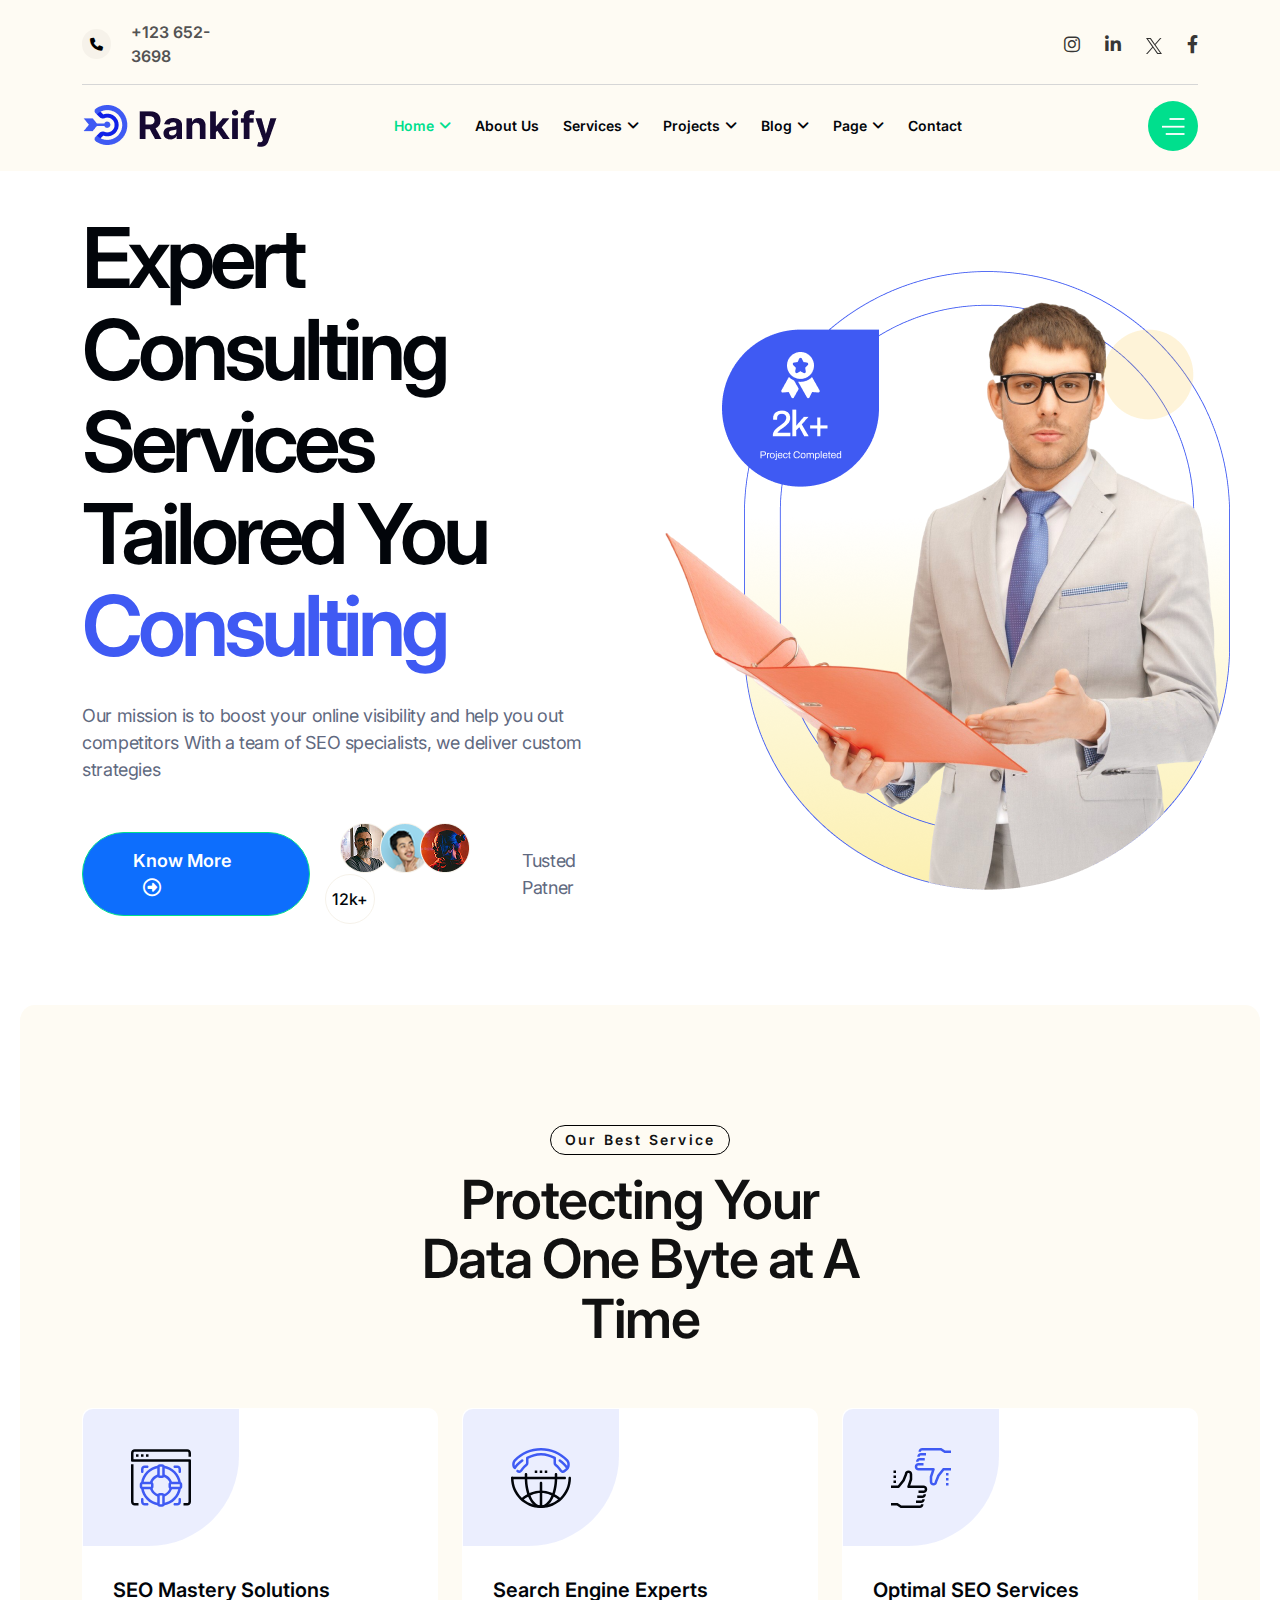
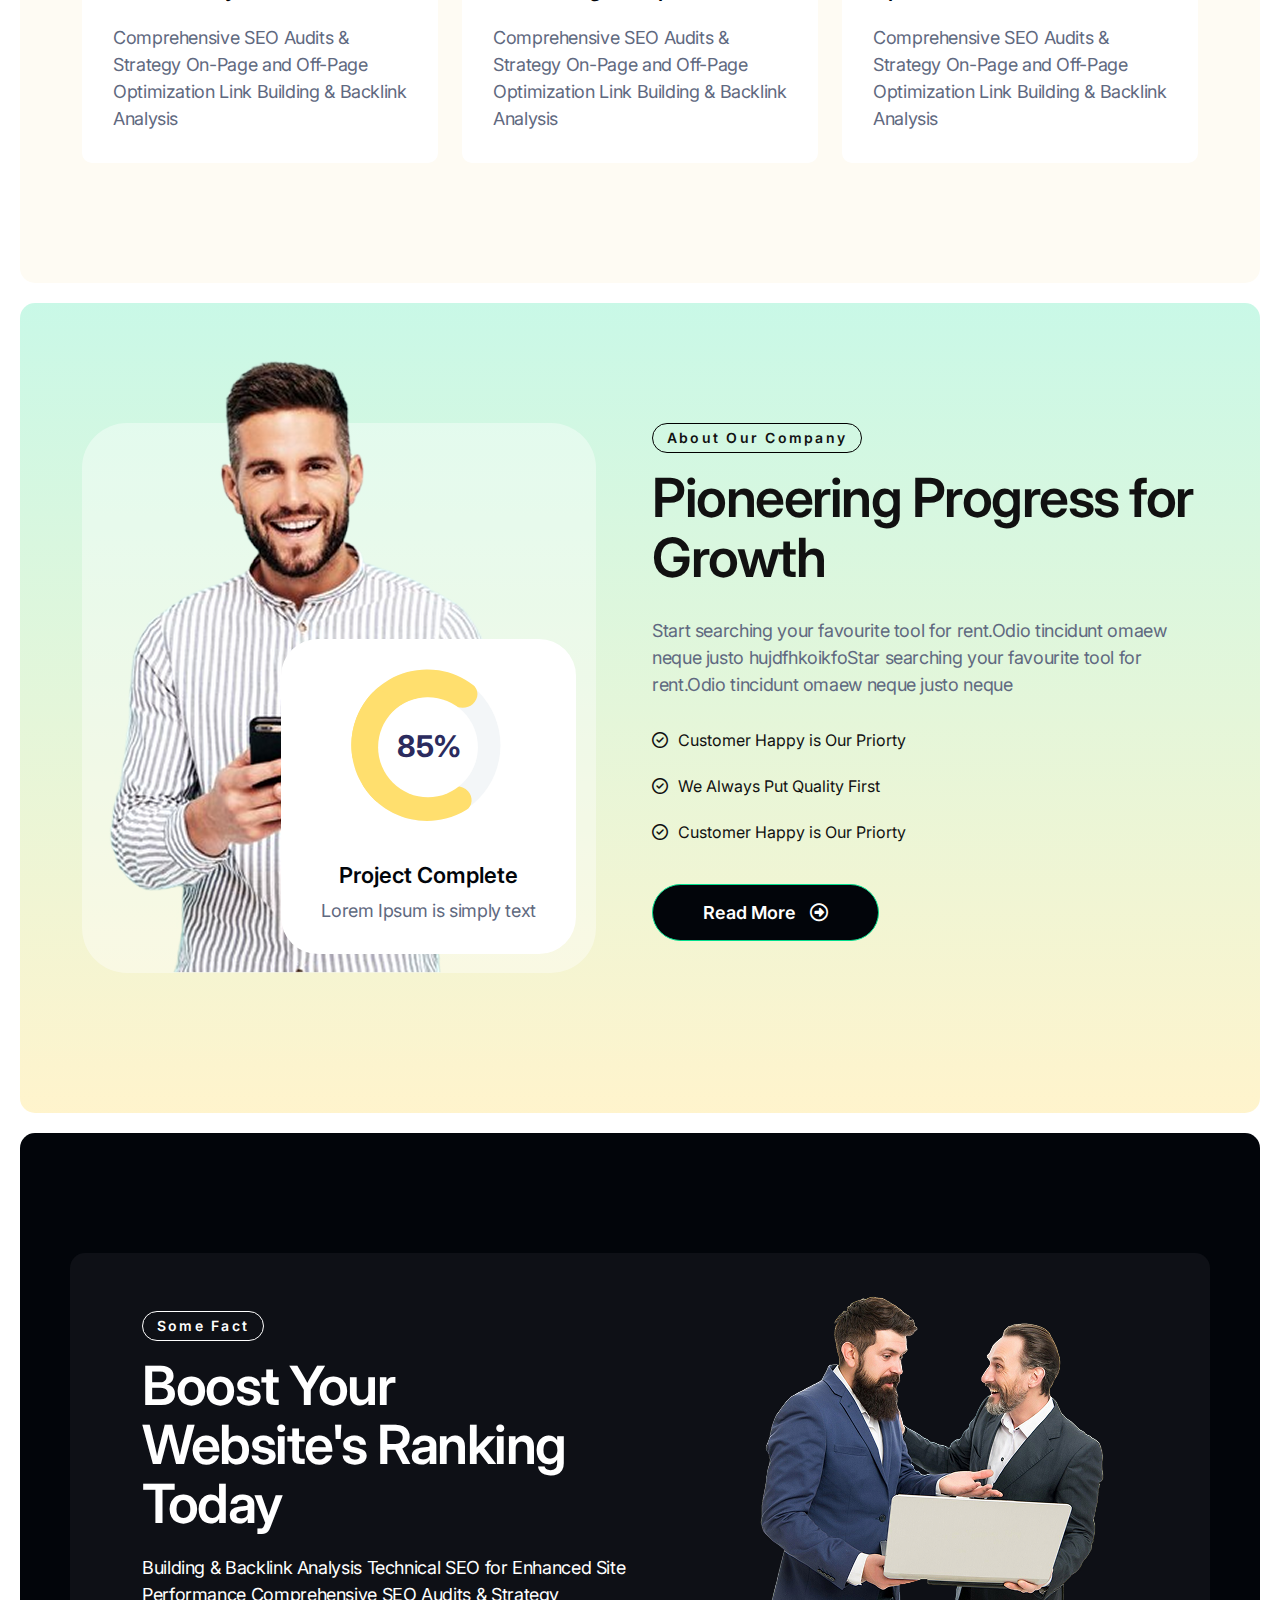
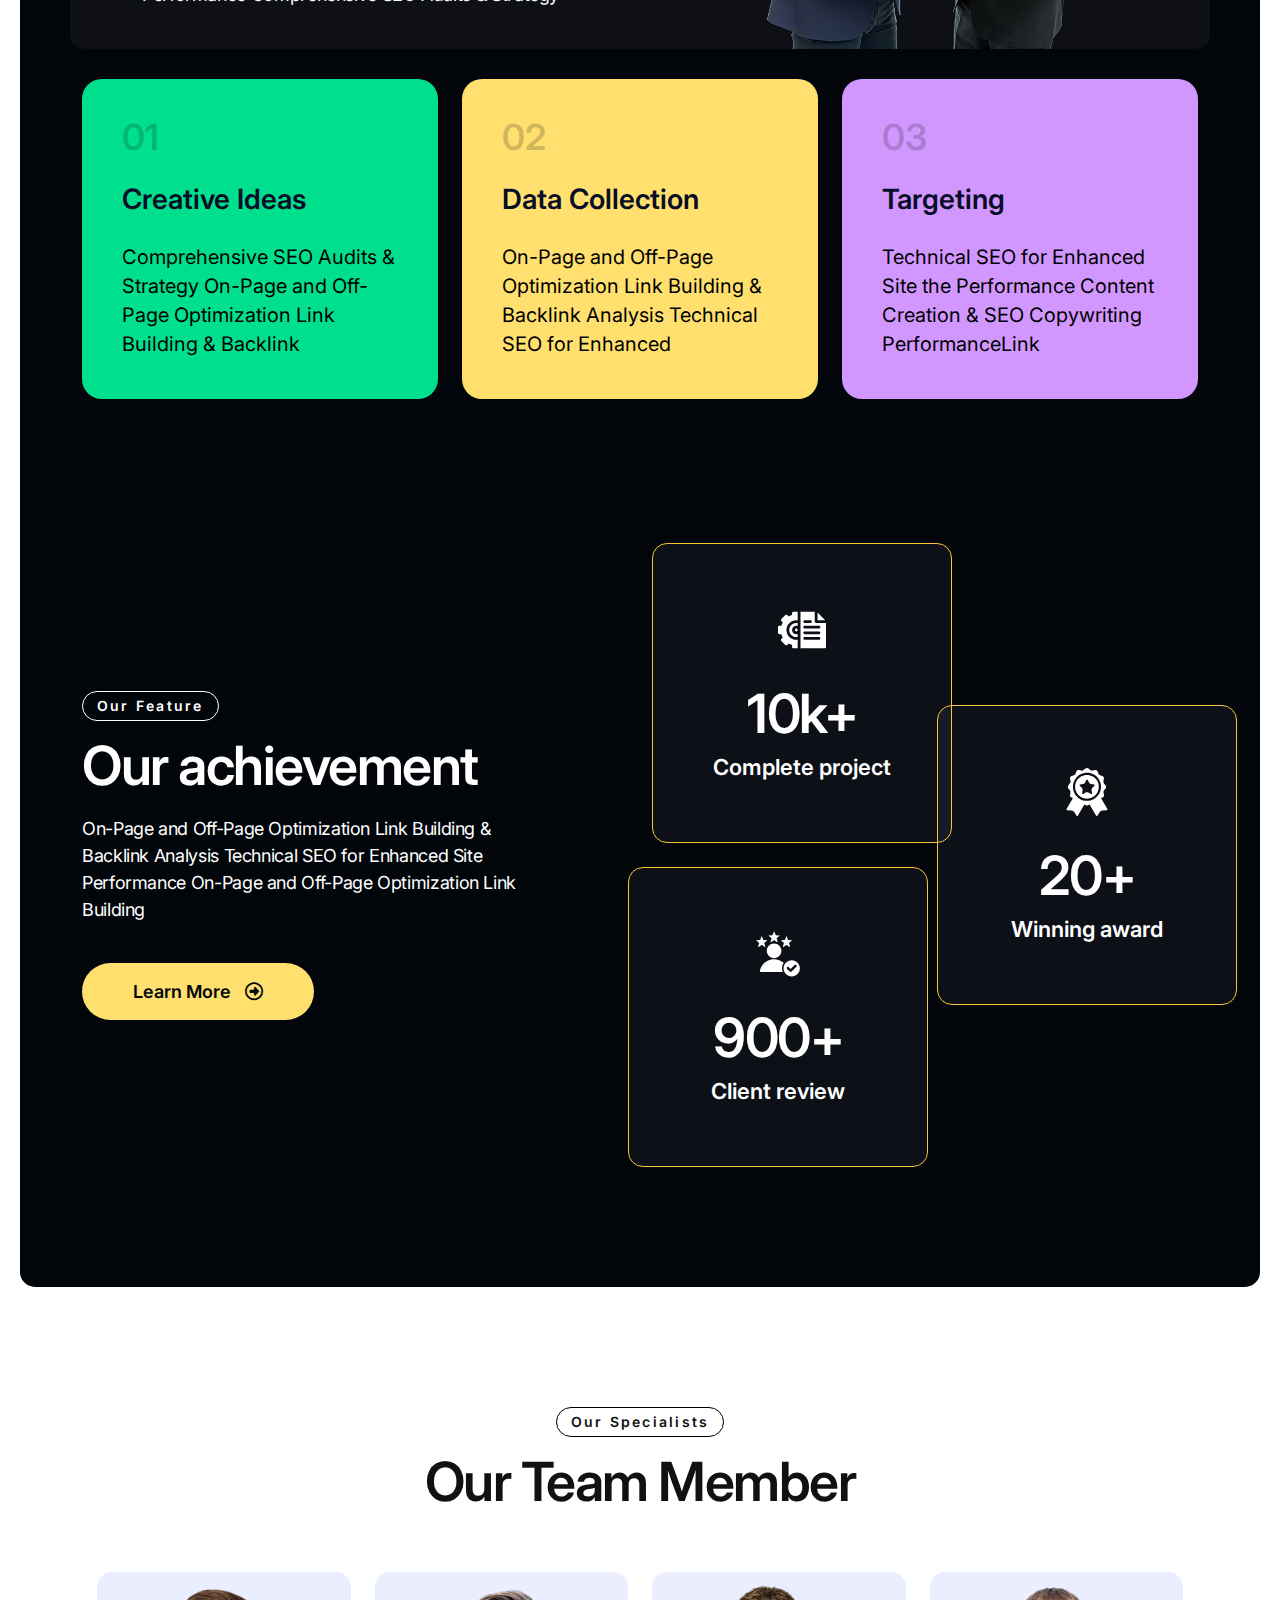
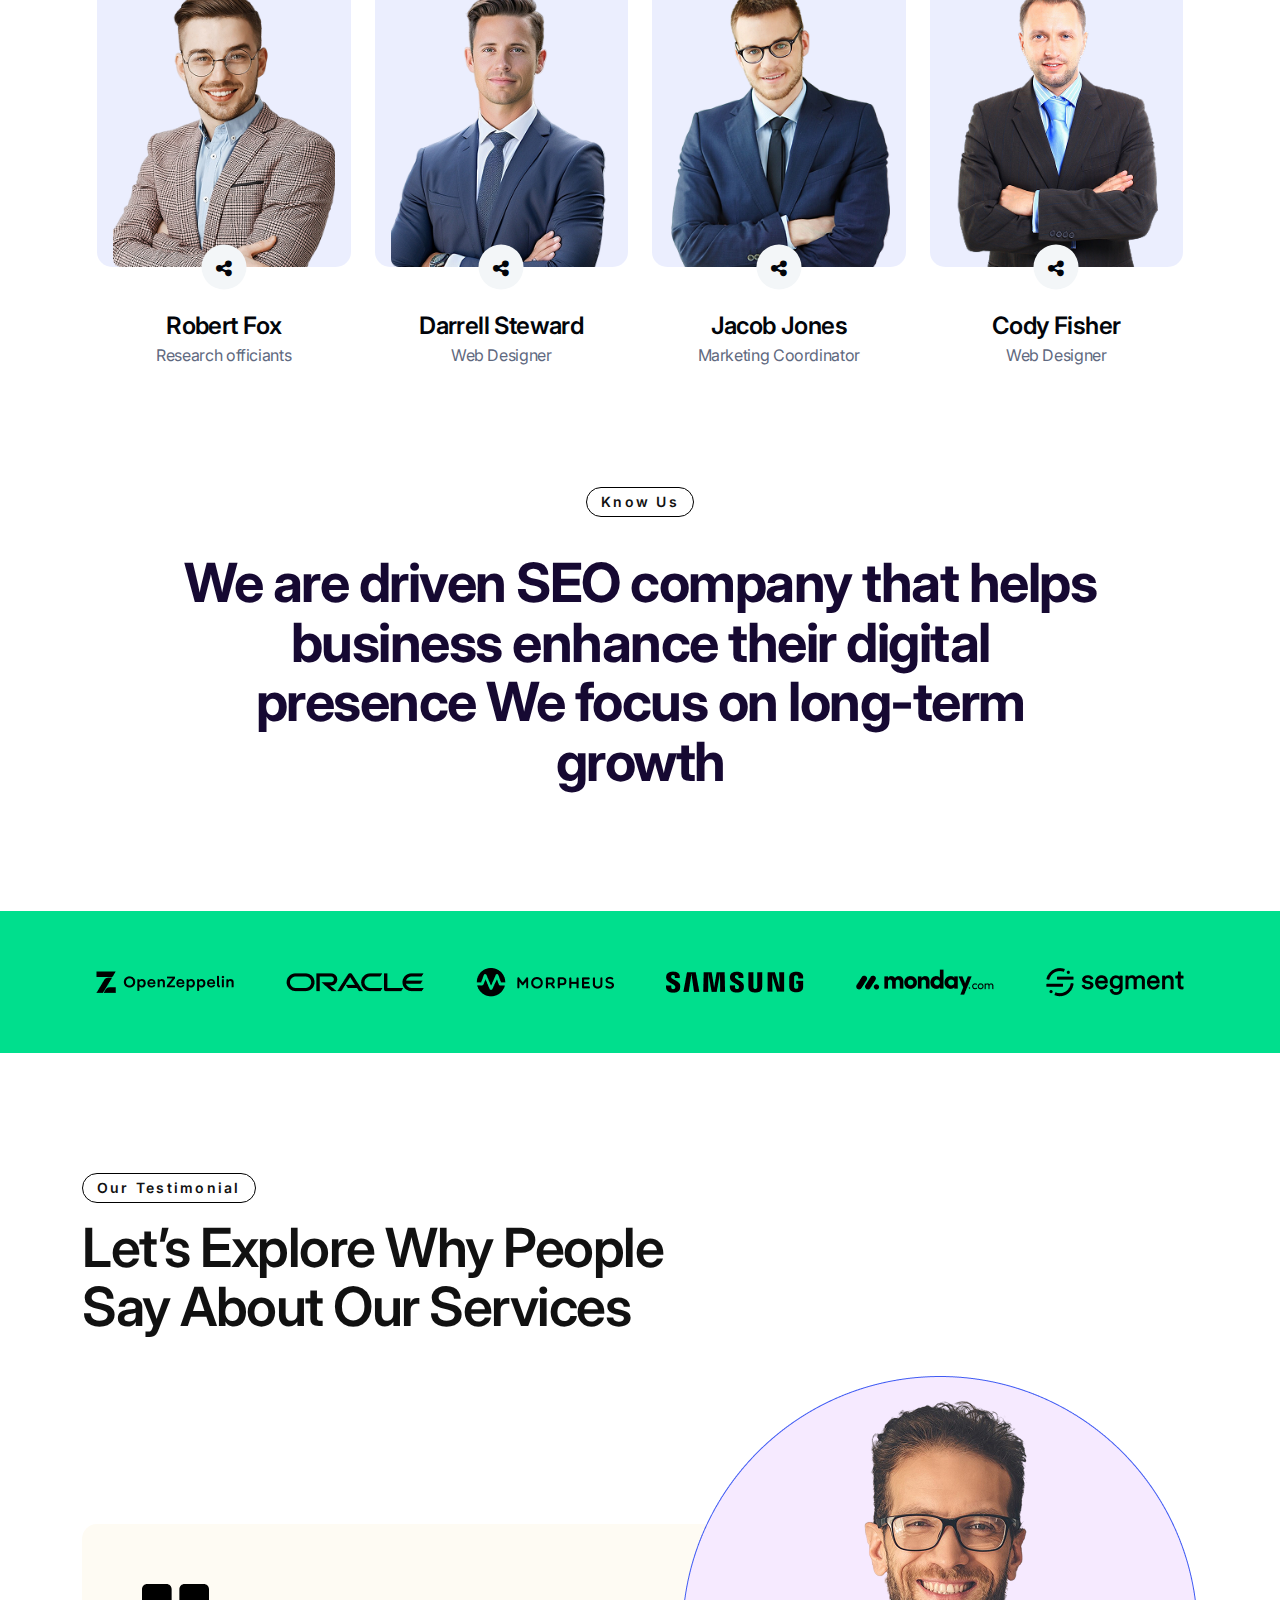
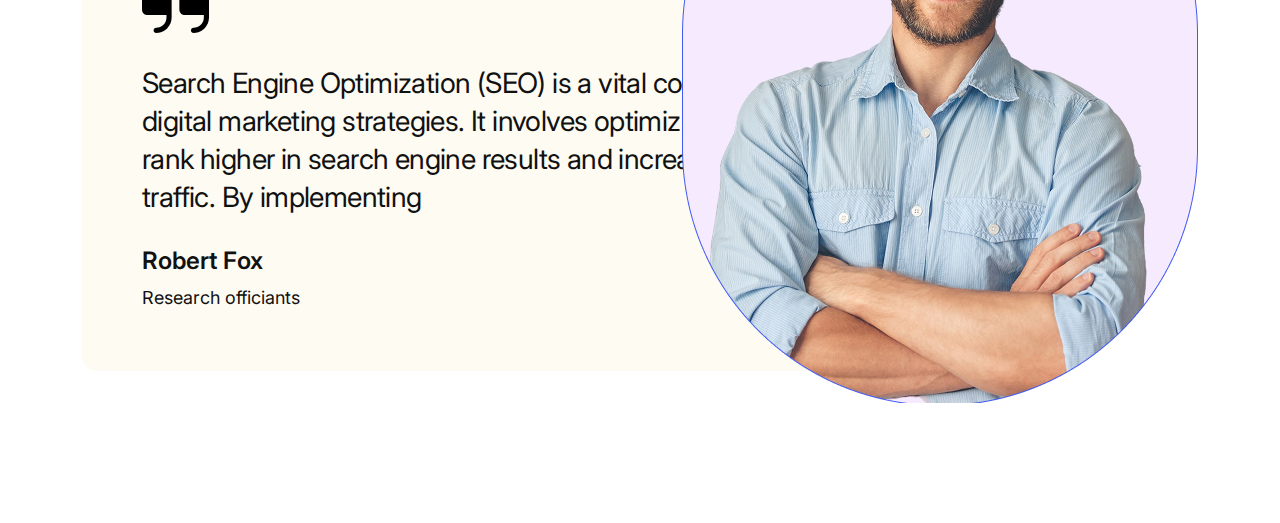
==== commit 05f3e4f1: "testimonial section added" ====
--- a/index.html
+++ b/index.html
@@ -495,13 +495,13 @@
                   <div class="social-icons position-absolute start-50 translate-middle-x">
                     <ul class="list-unstyled d-flex flex-column align-items-center">
                       <li><a href="#">
-                        <svg xmlns="http://www.w3.org/2000/svg" width="16" height="16" viewBox="0 0 16 16"
+                          <svg xmlns="http://www.w3.org/2000/svg" width="16" height="16" viewBox="0 0 16 16"
                             fill="none">
                             <path opacity="0.8"
                               d="M9.52217 6.77491L15.4785 0H14.0671L8.89516 5.88256L4.76437 0H0L6.24656 8.89547L0 16H1.41155L6.87321 9.78782L11.2356 16H16L9.52183 6.77491H9.52217ZM7.58887 8.97384L6.95596 8.08805L1.92015 1.03974H4.0882L8.15216 6.72795L8.78507 7.61374L14.0677 15.0075H11.8997L7.58887 8.97418V8.97384Z"
                               fill="currentColor" />
                           </svg>
-                      </a></li>
+                        </a></li>
                       <li><a href="#"><i class="fa-brands fa-facebook-f"></i></a></li>
                       <li><a href="#"><i class="fa-brands fa-instagram"></i></a></li>
                       <li><a href="#"><i class="fa-brands fa-linkedin-in"></i></a></li>
@@ -527,13 +527,13 @@
                   <div class="social-icons position-absolute start-50 translate-middle-x">
                     <ul class="list-unstyled d-flex flex-column align-items-center">
                       <li><a href="#">
-                        <svg xmlns="http://www.w3.org/2000/svg" width="16" height="16" viewBox="0 0 16 16"
+                          <svg xmlns="http://www.w3.org/2000/svg" width="16" height="16" viewBox="0 0 16 16"
                             fill="none">
                             <path opacity="0.8"
                               d="M9.52217 6.77491L15.4785 0H14.0671L8.89516 5.88256L4.76437 0H0L6.24656 8.89547L0 16H1.41155L6.87321 9.78782L11.2356 16H16L9.52183 6.77491H9.52217ZM7.58887 8.97384L6.95596 8.08805L1.92015 1.03974H4.0882L8.15216 6.72795L8.78507 7.61374L14.0677 15.0075H11.8997L7.58887 8.97418V8.97384Z"
                               fill="currentColor" />
                           </svg>
-                      </a></li>
+                        </a></li>
                       <li><a href="#"><i class="fa-brands fa-facebook-f"></i></a></li>
                       <li><a href="#"><i class="fa-brands fa-instagram"></i></a></li>
                       <li><a href="#"><i class="fa-brands fa-linkedin-in"></i></a></li>
@@ -559,13 +559,13 @@
                   <div class="social-icons position-absolute start-50 translate-middle-x">
                     <ul class="list-unstyled d-flex flex-column align-items-center">
                       <li><a href="#">
-                        <svg xmlns="http://www.w3.org/2000/svg" width="16" height="16" viewBox="0 0 16 16"
+                          <svg xmlns="http://www.w3.org/2000/svg" width="16" height="16" viewBox="0 0 16 16"
                             fill="none">
                             <path opacity="0.8"
                               d="M9.52217 6.77491L15.4785 0H14.0671L8.89516 5.88256L4.76437 0H0L6.24656 8.89547L0 16H1.41155L6.87321 9.78782L11.2356 16H16L9.52183 6.77491H9.52217ZM7.58887 8.97384L6.95596 8.08805L1.92015 1.03974H4.0882L8.15216 6.72795L8.78507 7.61374L14.0677 15.0075H11.8997L7.58887 8.97418V8.97384Z"
                               fill="currentColor" />
                           </svg>
-                      </a></li>
+                        </a></li>
                       <li><a href="#"><i class="fa-brands fa-facebook-f"></i></a></li>
                       <li><a href="#"><i class="fa-brands fa-instagram"></i></a></li>
                       <li><a href="#"><i class="fa-brands fa-linkedin-in"></i></a></li>
@@ -591,13 +591,13 @@
                   <div class="social-icons position-absolute start-50 translate-middle-x">
                     <ul class="list-unstyled d-flex flex-column align-items-center">
                       <li><a href="#">
-                        <svg xmlns="http://www.w3.org/2000/svg" width="16" height="16" viewBox="0 0 16 16"
+                          <svg xmlns="http://www.w3.org/2000/svg" width="16" height="16" viewBox="0 0 16 16"
                             fill="none">
                             <path opacity="0.8"
                               d="M9.52217 6.77491L15.4785 0H14.0671L8.89516 5.88256L4.76437 0H0L6.24656 8.89547L0 16H1.41155L6.87321 9.78782L11.2356 16H16L9.52183 6.77491H9.52217ZM7.58887 8.97384L6.95596 8.08805L1.92015 1.03974H4.0882L8.15216 6.72795L8.78507 7.61374L14.0677 15.0075H11.8997L7.58887 8.97418V8.97384Z"
                               fill="currentColor" />
                           </svg>
-                      </a></li>
+                        </a></li>
                       <li><a href="#"><i class="fa-brands fa-facebook-f"></i></a></li>
                       <li><a href="#"><i class="fa-brands fa-instagram"></i></a></li>
                       <li><a href="#"><i class="fa-brands fa-linkedin-in"></i></a></li>
@@ -620,19 +620,19 @@
           <div class="col-10 mx-auto">
             <div class="section-title mb-0 text-center">
               <h3 class="sub-title mb-0">
-               Know Us
+                Know Us
               </h3>
             </div>
-            <h2 class="slogan">We are driven SEO company that helps business enhance their digital presence 
+            <h2 class="slogan">We are driven SEO company that helps business enhance their digital presence
               We focus on long-term growth</h2>
           </div>
         </div>
       </div>
     </section>
     <!-- Team Section End -->
-    
+
     <!-- Partner Section Start -->
-     <div class="partner-section">
+    <div class="partner-section">
       <div class="container">
         <div class="row">
           <div class="col-2">
@@ -667,9 +667,44 @@
           </div>
         </div>
       </div>
-     </div>
+    </div>
     <!-- Partner Section End -->
 
+    <!-- Testimonial Section Start -->
+    <section class="testimonial-section py-120">
+      <div class="container">
+        <div class="row">
+          <div class="col-lg-7">
+            <div class="section-title mb-40">
+              <h3 class="sub-title ">
+                Our Testimonial
+              </h3>
+              <h2 class="title">
+                Let’s Explore Why People Say About Our Services
+              </h2>
+            </div>
+          </div>
+        </div>
+        <div class="testimonial-slider">
+          <div class="slider-item position-relative">
+            <div class="testimonial-card">
+              <div class="icon">
+                <img src="assets/images/icon/quotes.svg" alt="quotes.svg" class="img-fluid">
+              </div>
+              <div class="desc">
+                Search Engine Optimization (SEO) is a vital component of digital marketing strategies. It involves optimizing websites to rank higher in search engine results and increase organic traffic. By implementing
+              </div>
+              <h5 class="title">Robert Fox</h5>
+              <h6 class="designation">Research officiants</h6>
+              <div class="main-img position-absolute">
+                <img src="assets/images/testimonial/testimonial-1.png" class="w-100 img-fluid" alt="testimonial-1.png">
+              </div>
+            </div>
+          </div>
+        </div>
+      </div>
+    </section>
+    <!-- Testimonial Section End -->
   </main>
   <!-- Main area end -->
   <!-- Footer section start -->
--- a/assets/css/style.css
+++ b/assets/css/style.css
@@ -1588,6 +1588,45 @@
 }
 
 /*=============================
+	10. Testimonial CSS start
+===============================*/
+.testimonial-section .testimonial-slider .slider-item {
+  padding-top: 148px;
+  padding-bottom: 32px;
+}
+.testimonial-section .testimonial-slider .testimonial-card {
+  padding: 60px;
+  border-radius: 15px;
+  background: var(--bg-one);
+  max-width: 850px;
+}
+.testimonial-section .testimonial-slider .testimonial-card .desc {
+  margin: 31px 0;
+  font-size: 28px;
+  color: var(--black2) !important;
+  line-height: 38px; /* 135.714% */
+  letter-spacing: -0.6px;
+}
+.testimonial-section .testimonial-slider .testimonial-card .title {
+  color: var(--black2);
+  font-size: 24px;
+  font-weight: 600;
+  line-height: 27px; /* 112.5% */
+  margin-bottom: 10px;
+}
+.testimonial-section .testimonial-slider .testimonial-card .designation {
+  color: var(--black2);
+  font-size: 18px;
+  font-weight: 400;
+  line-height: 27px; /* 150% */
+}
+.testimonial-section .testimonial-slider .testimonial-card .main-img {
+  top: 0;
+  right: 0;
+  max-width: 556px;
+}
+
+/*=============================
 	07. Counter CSS start
 ===============================*/
 .counter-section .section-title {
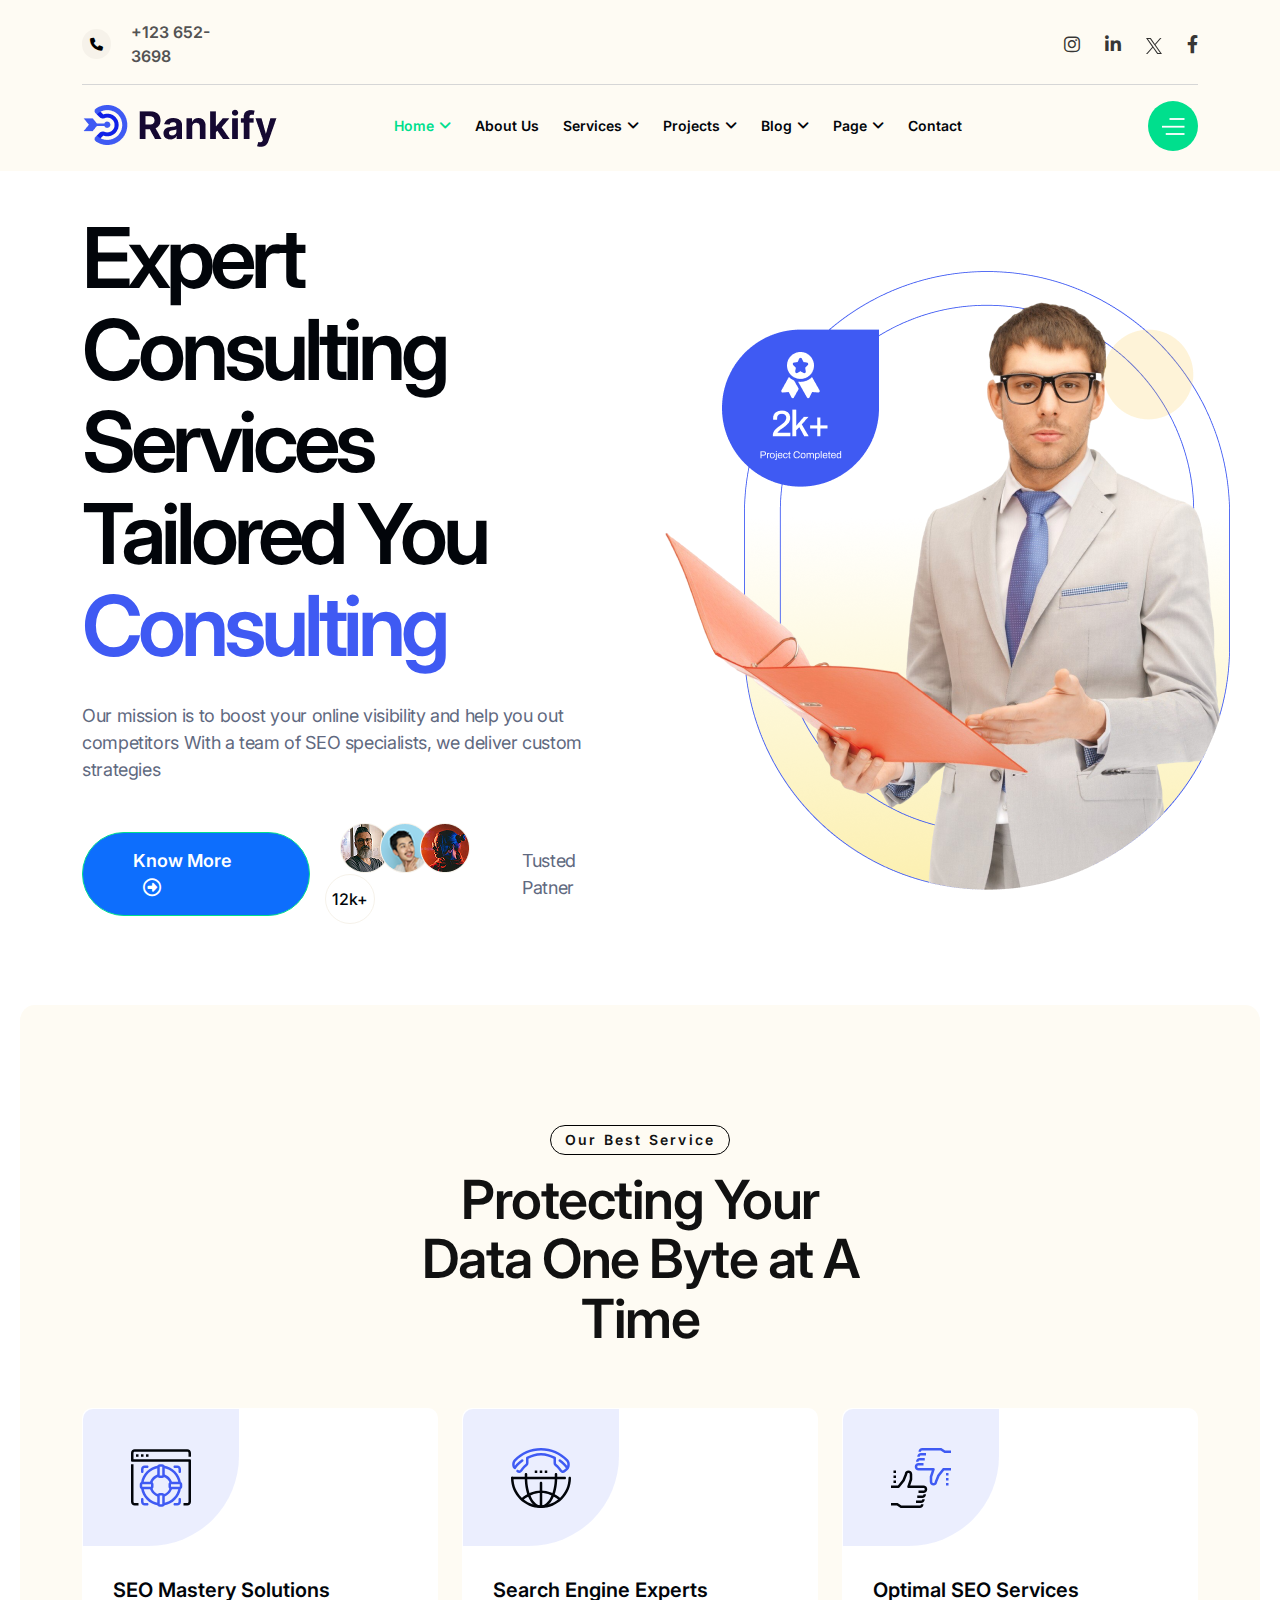
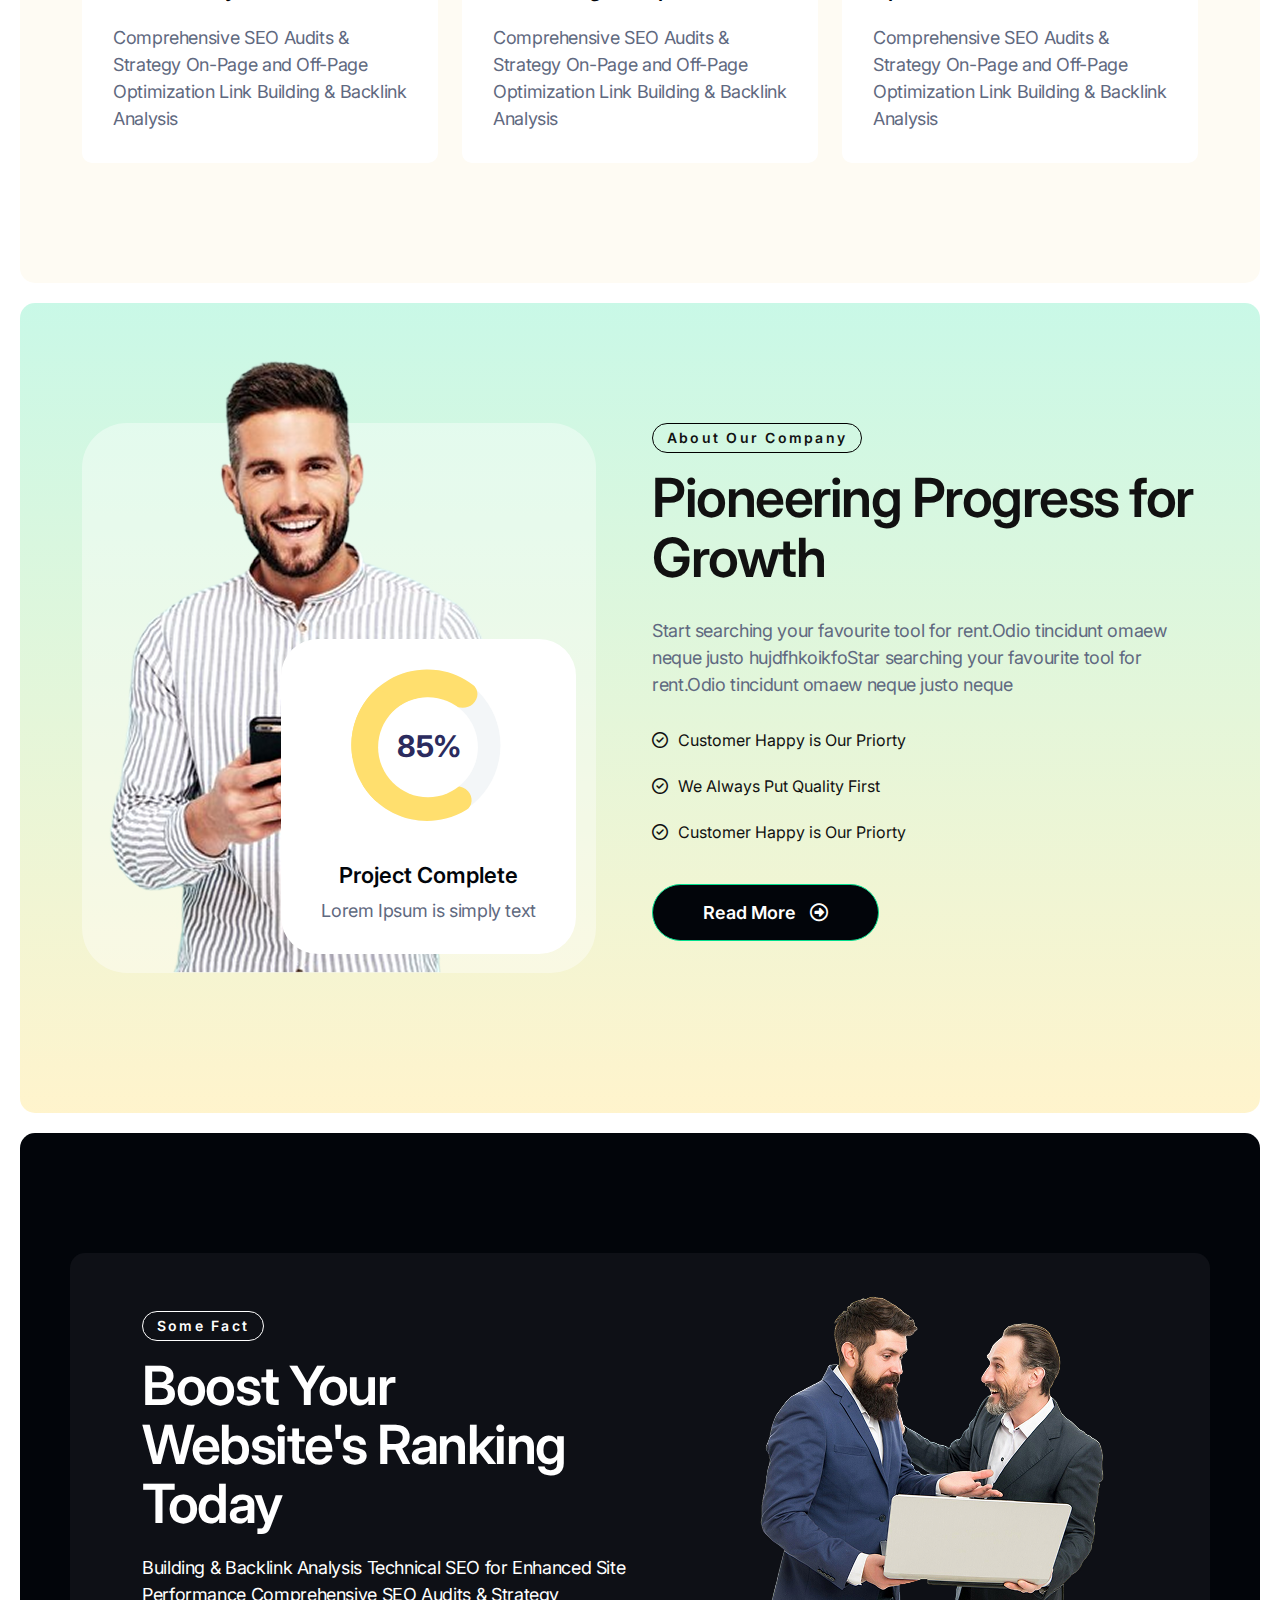
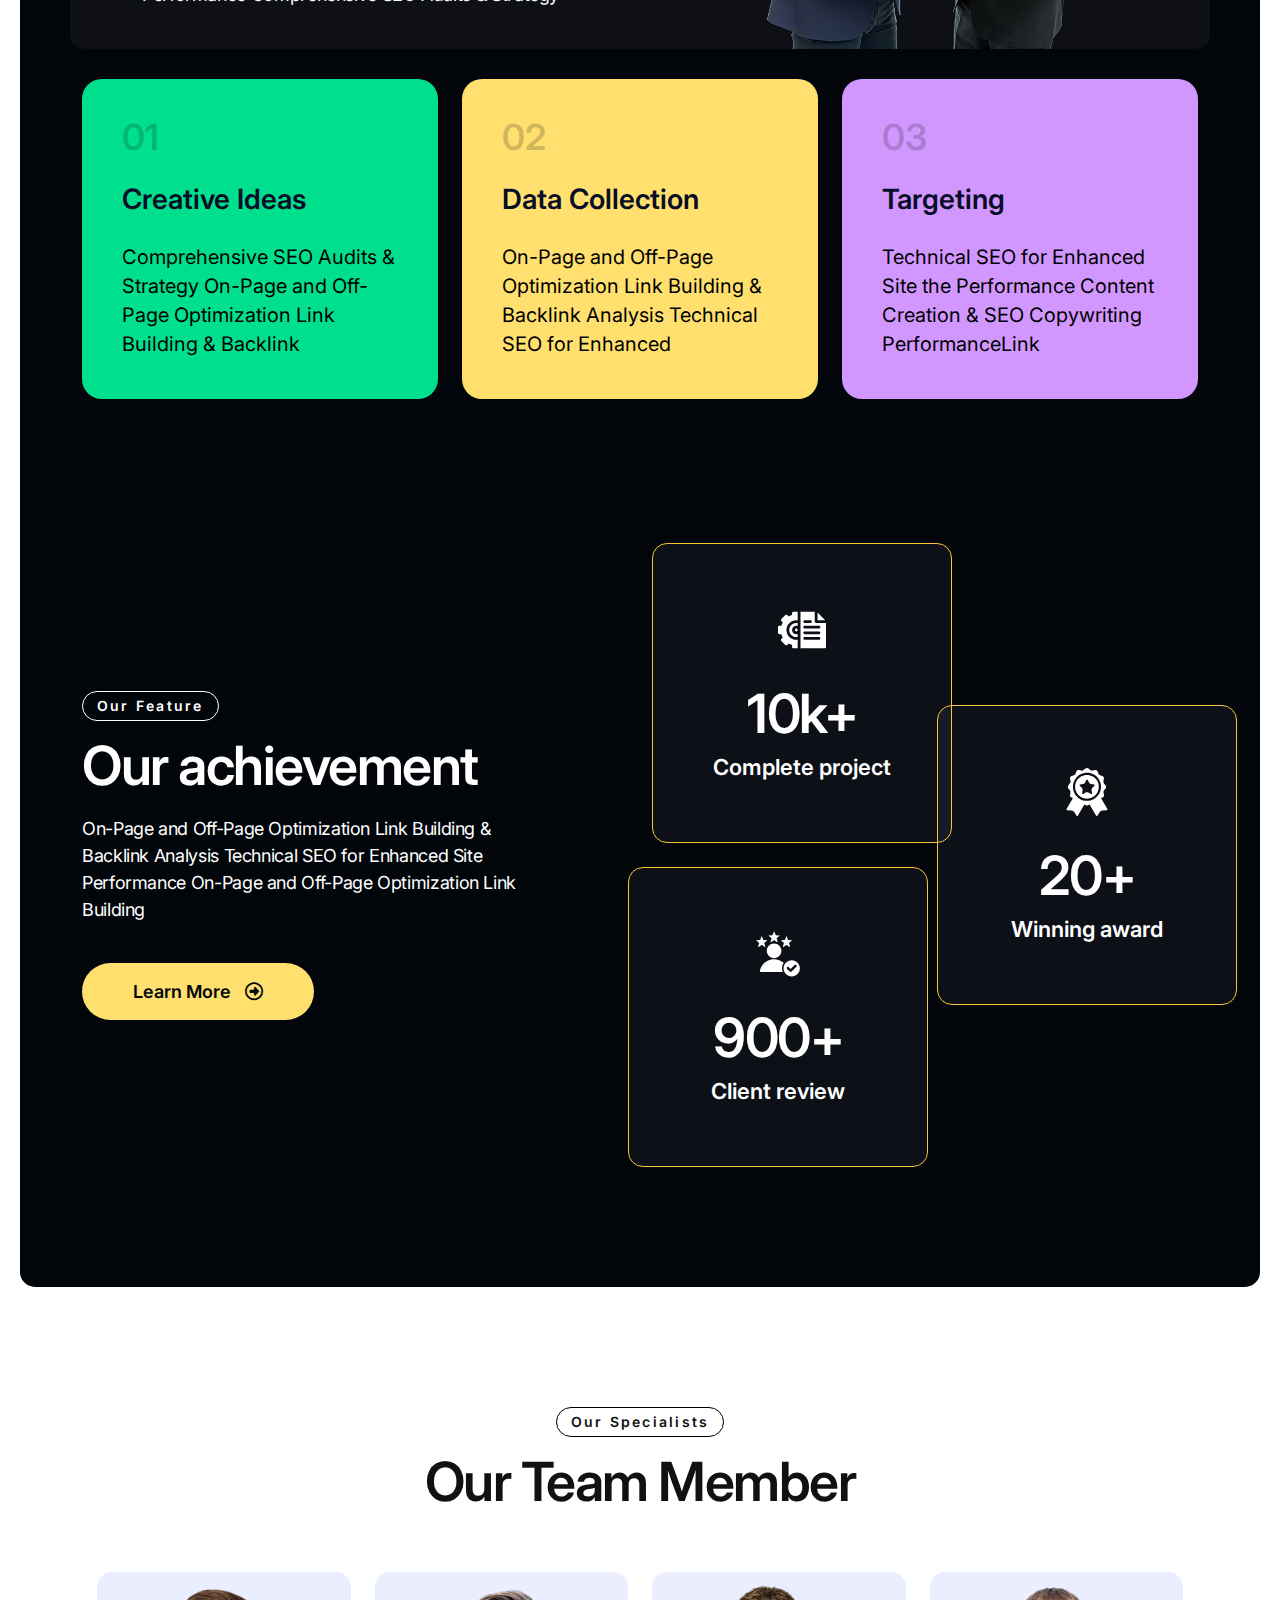
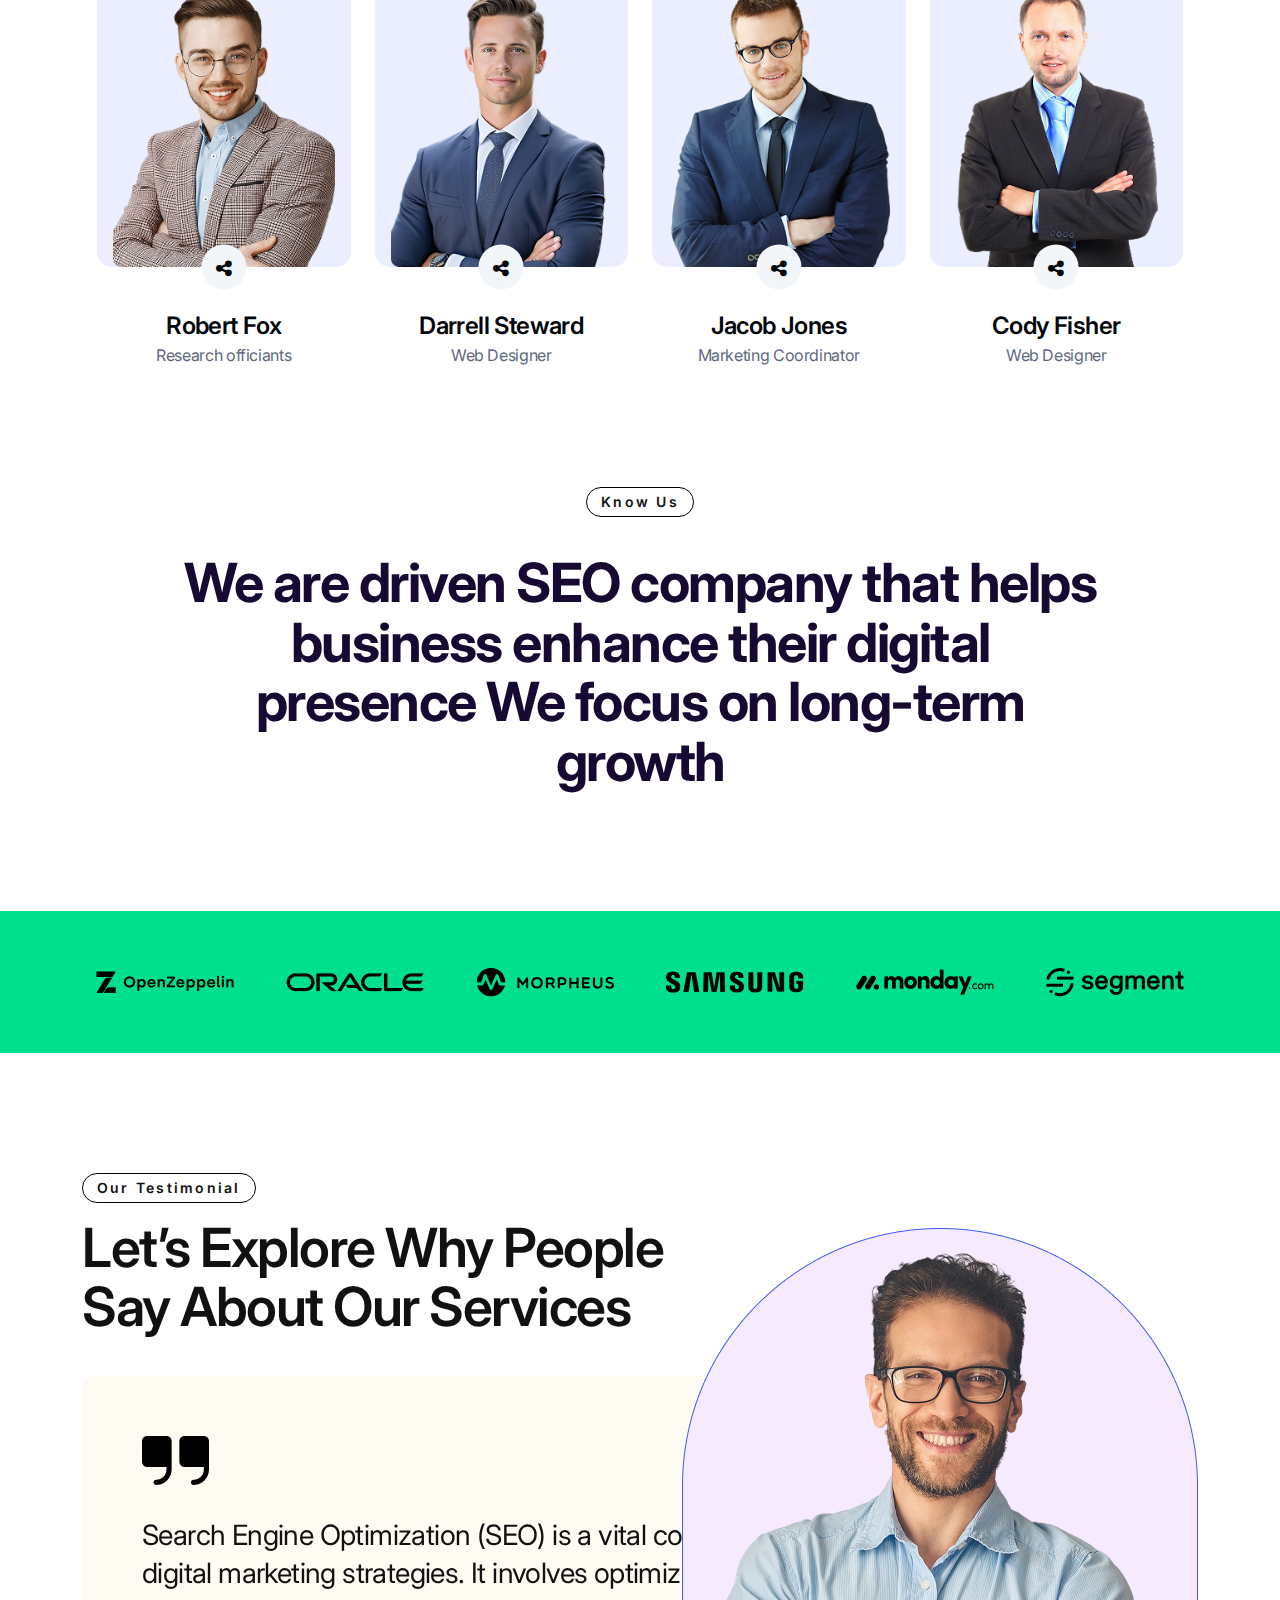
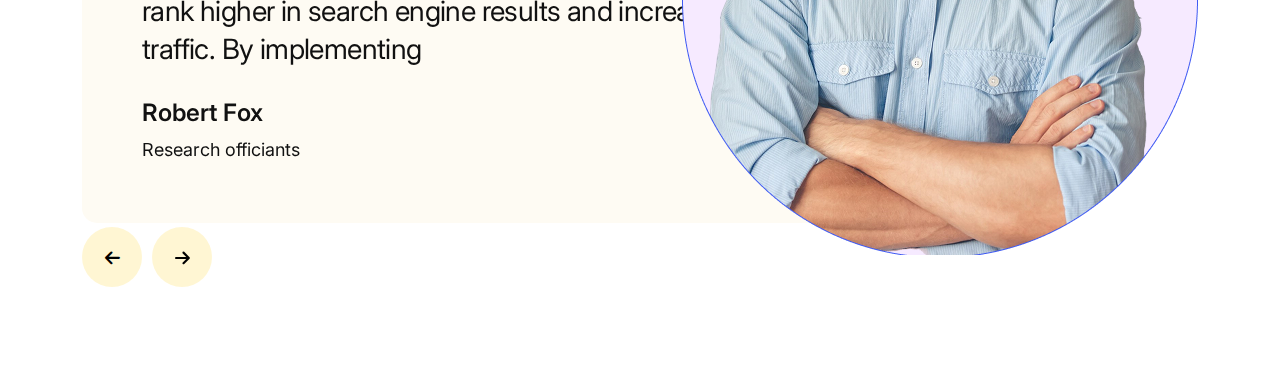
==== commit 7eb45472: "testimonial section done" ====
--- a/index.html
+++ b/index.html
@@ -675,7 +675,7 @@
       <div class="container">
         <div class="row">
           <div class="col-lg-7">
-            <div class="section-title mb-40">
+            <div class="section-title">
               <h3 class="sub-title ">
                 Our Testimonial
               </h3>
@@ -686,6 +686,21 @@
           </div>
         </div>
         <div class="testimonial-slider">
+          <div class="slider-item position-relative">
+            <div class="testimonial-card">
+              <div class="icon">
+                <img src="assets/images/icon/quotes.svg" alt="quotes.svg" class="img-fluid">
+              </div>
+              <div class="desc">
+                Search Engine Optimization (SEO) is a vital component of digital marketing strategies. It involves optimizing websites to rank higher in search engine results and increase organic traffic. By implementing
+              </div>
+              <h5 class="title">Robert Fox</h5>
+              <h6 class="designation">Research officiants</h6>
+              <div class="main-img position-absolute">
+                <img src="assets/images/testimonial/testimonial-1.png" class="w-100 img-fluid" alt="testimonial-1.png">
+              </div>
+            </div>
+          </div>
           <div class="slider-item position-relative">
             <div class="testimonial-card">
               <div class="icon">
--- a/assets/css/style.css
+++ b/assets/css/style.css
@@ -1590,6 +1590,34 @@
 /*=============================
 	10. Testimonial CSS start
 ===============================*/
+.testimonial-section .section-title {
+  margin-bottom: -108px !important;
+}
+.testimonial-section .testimonial-slider .arrow {
+  width: 60px;
+  height: 60px;
+  -ms-flex-negative: 0;
+      flex-shrink: 0;
+  border-radius: 100px;
+  background: rgba(255, 224, 110, 0.3);
+  display: -ms-grid;
+  display: grid;
+  place-content: center;
+  font-size: 17px;
+  color: black;
+  -webkit-transition: var(--transition);
+  transition: var(--transition);
+  bottom: -32px;
+  left: 0;
+  position: absolute;
+  cursor: pointer;
+}
+.testimonial-section .testimonial-slider .arrow.arrow-next {
+  left: 70px !important;
+}
+.testimonial-section .testimonial-slider .arrow:hover {
+  background: var(--secondary);
+}
 .testimonial-section .testimonial-slider .slider-item {
   padding-top: 148px;
   padding-bottom: 32px;
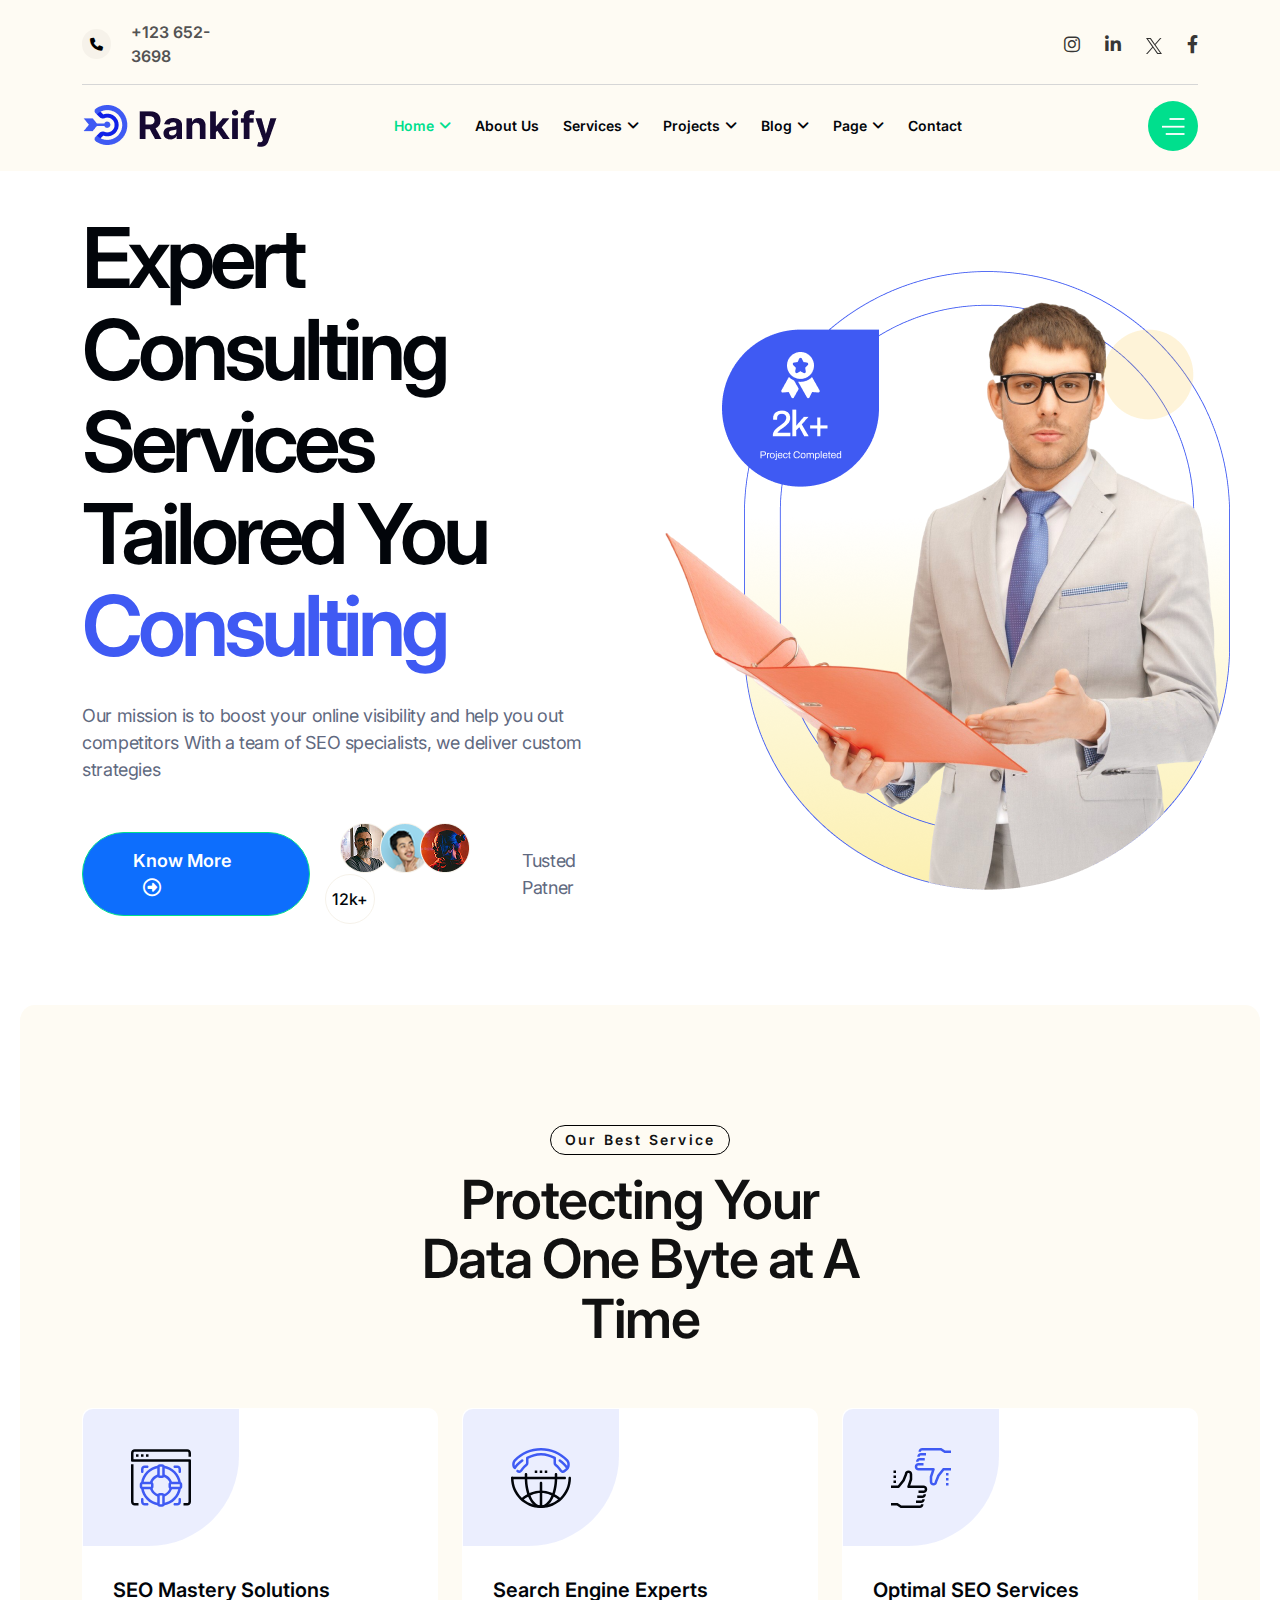
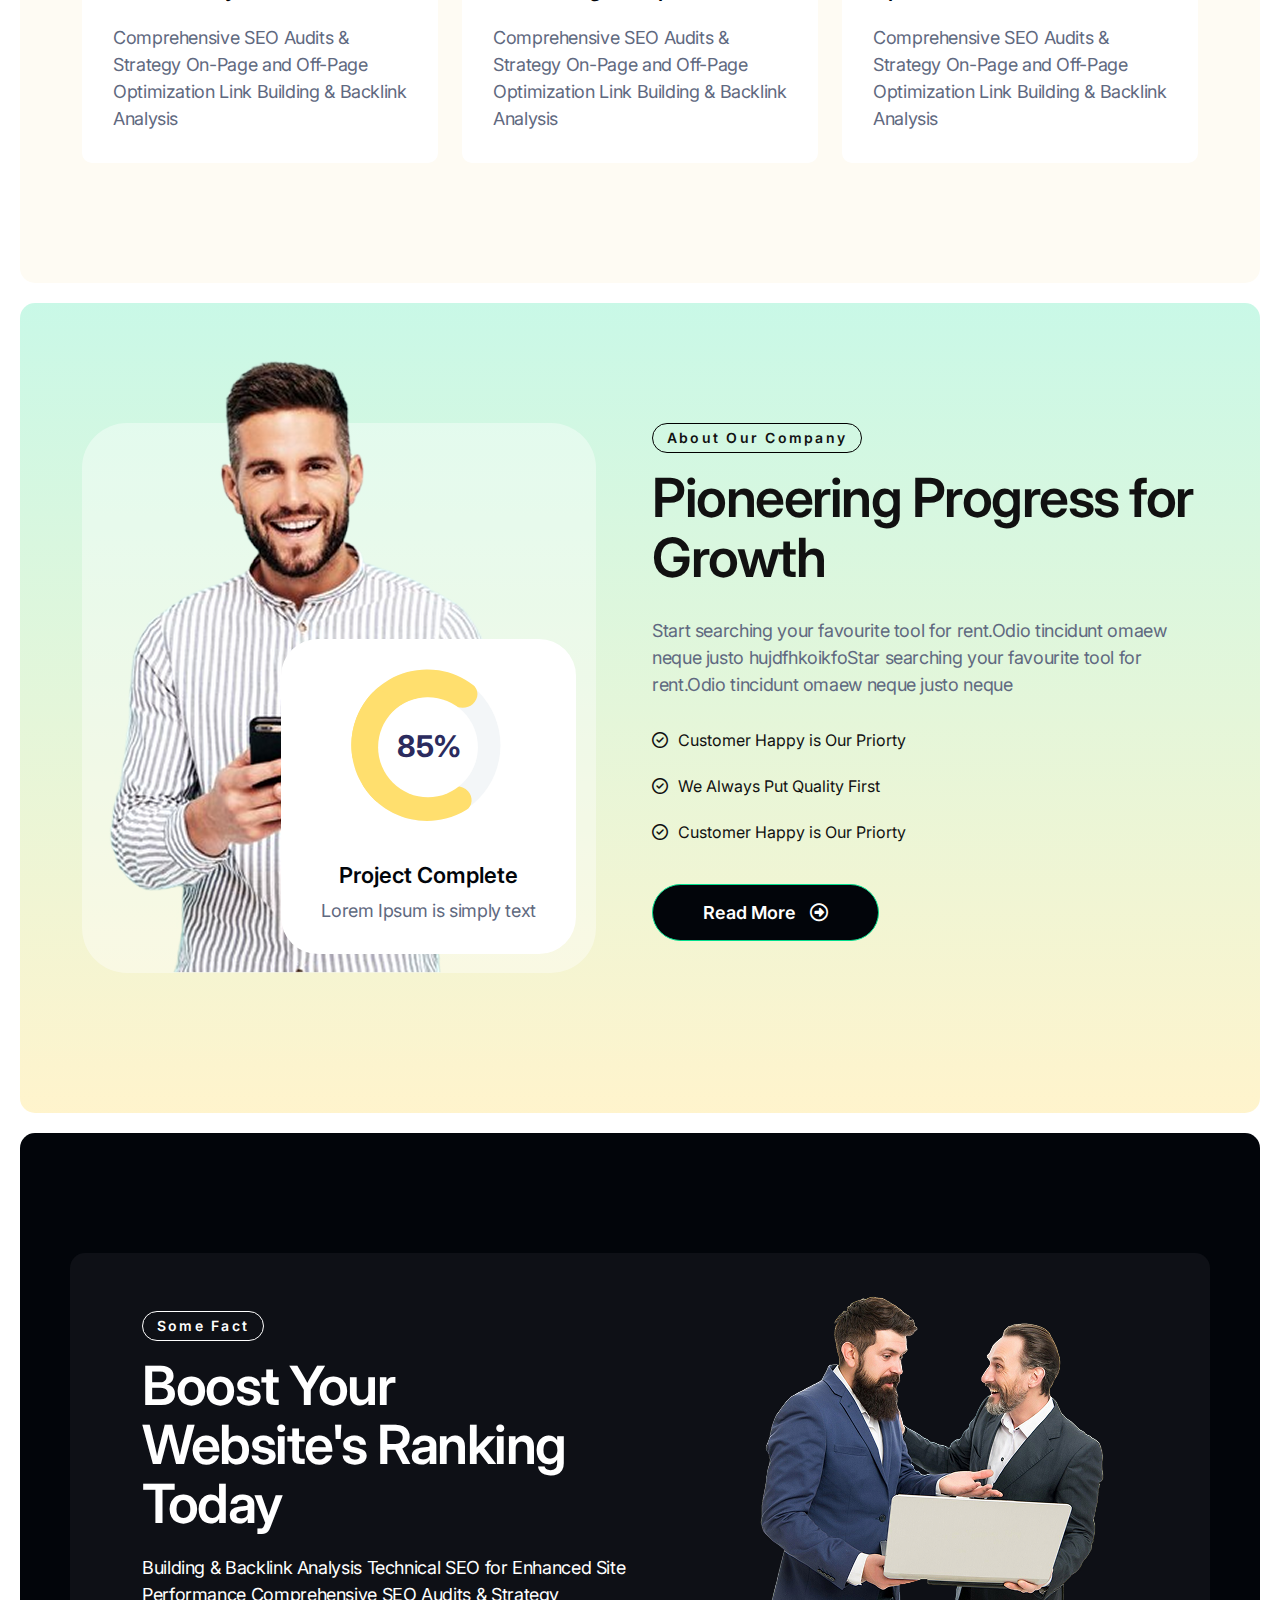
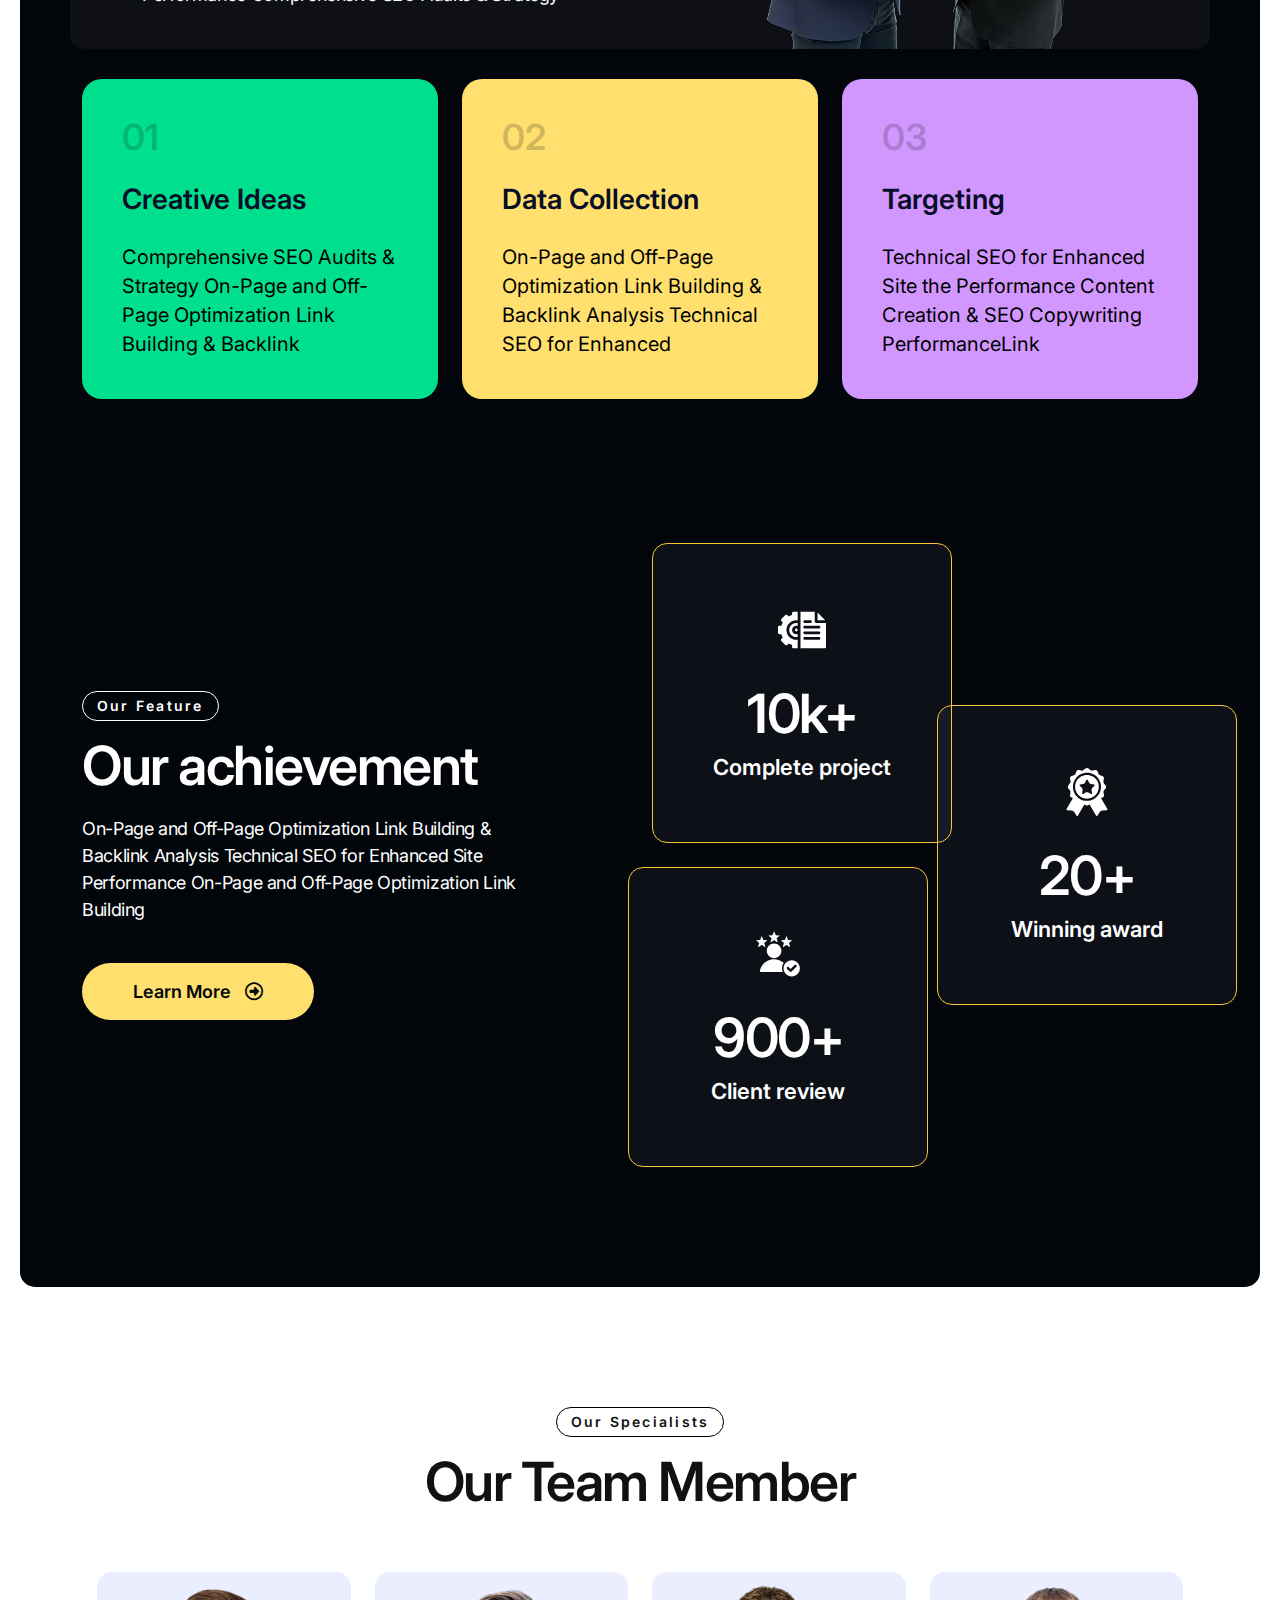
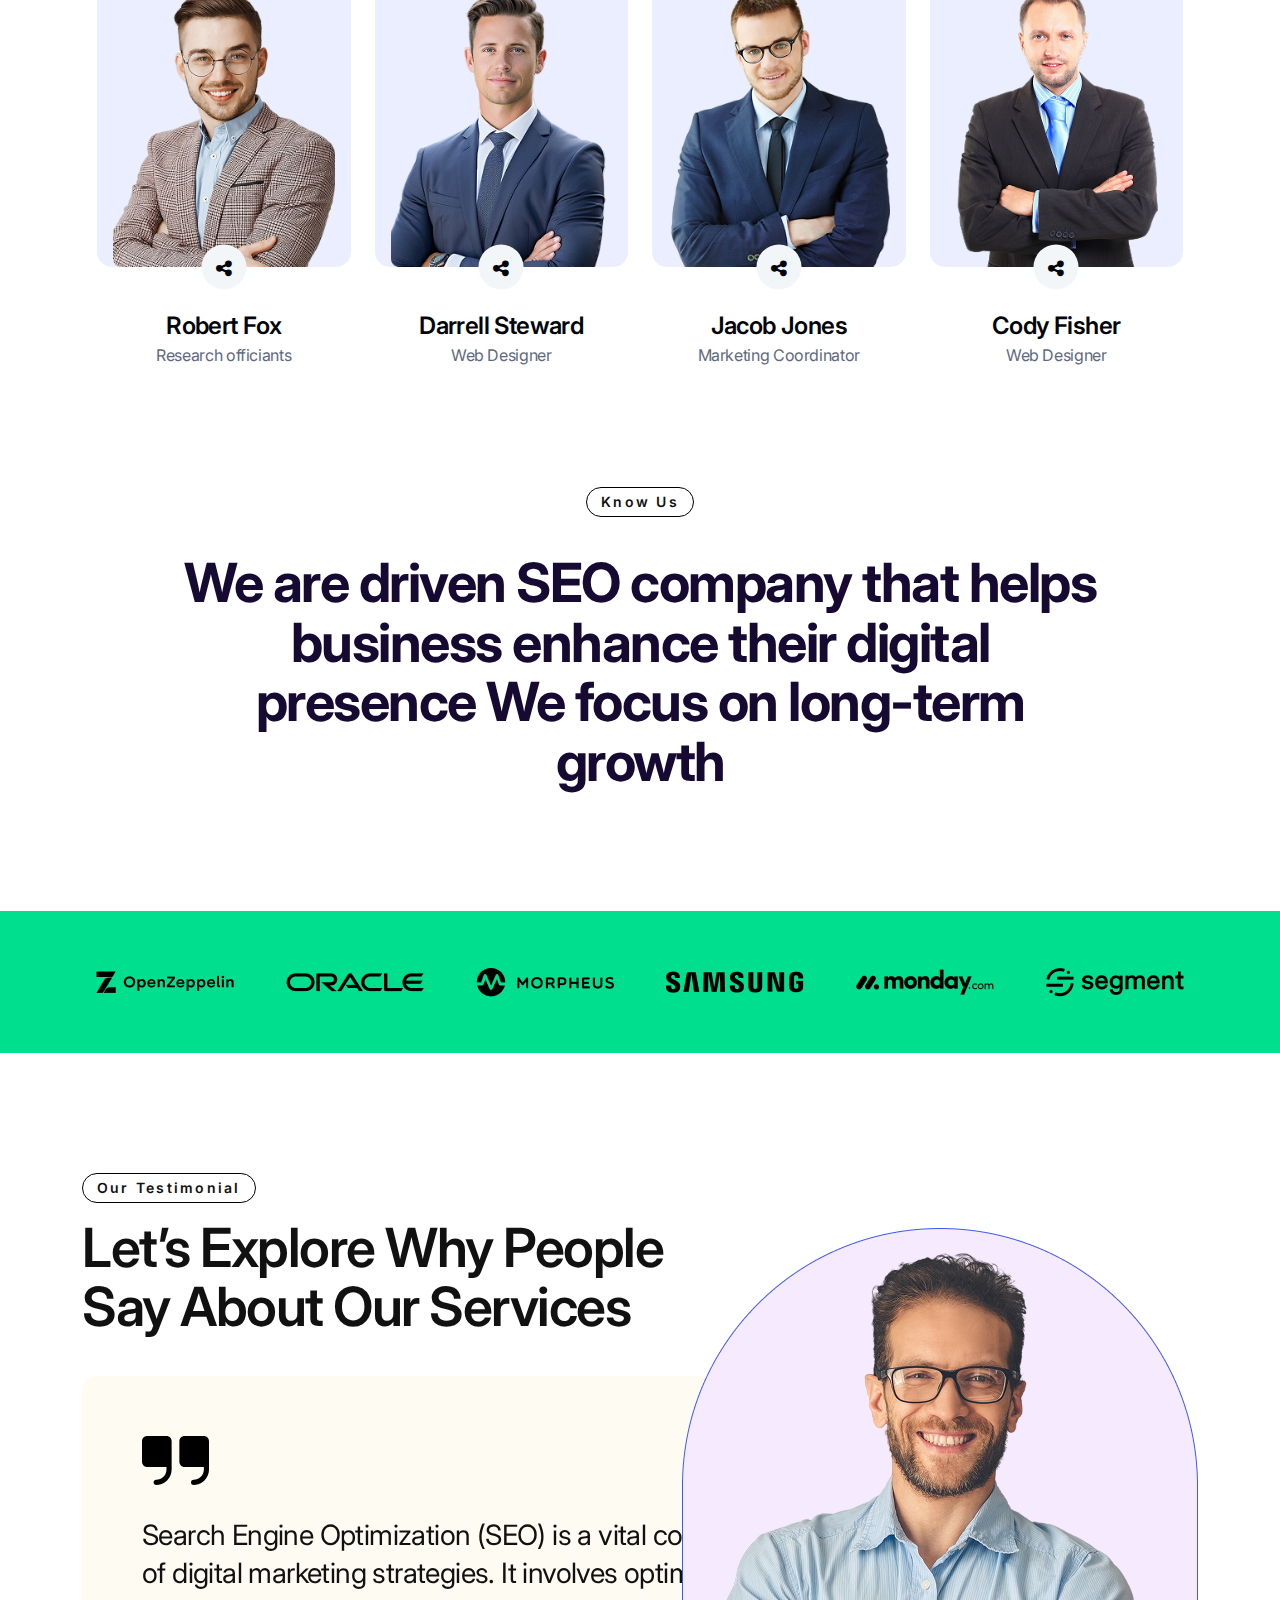
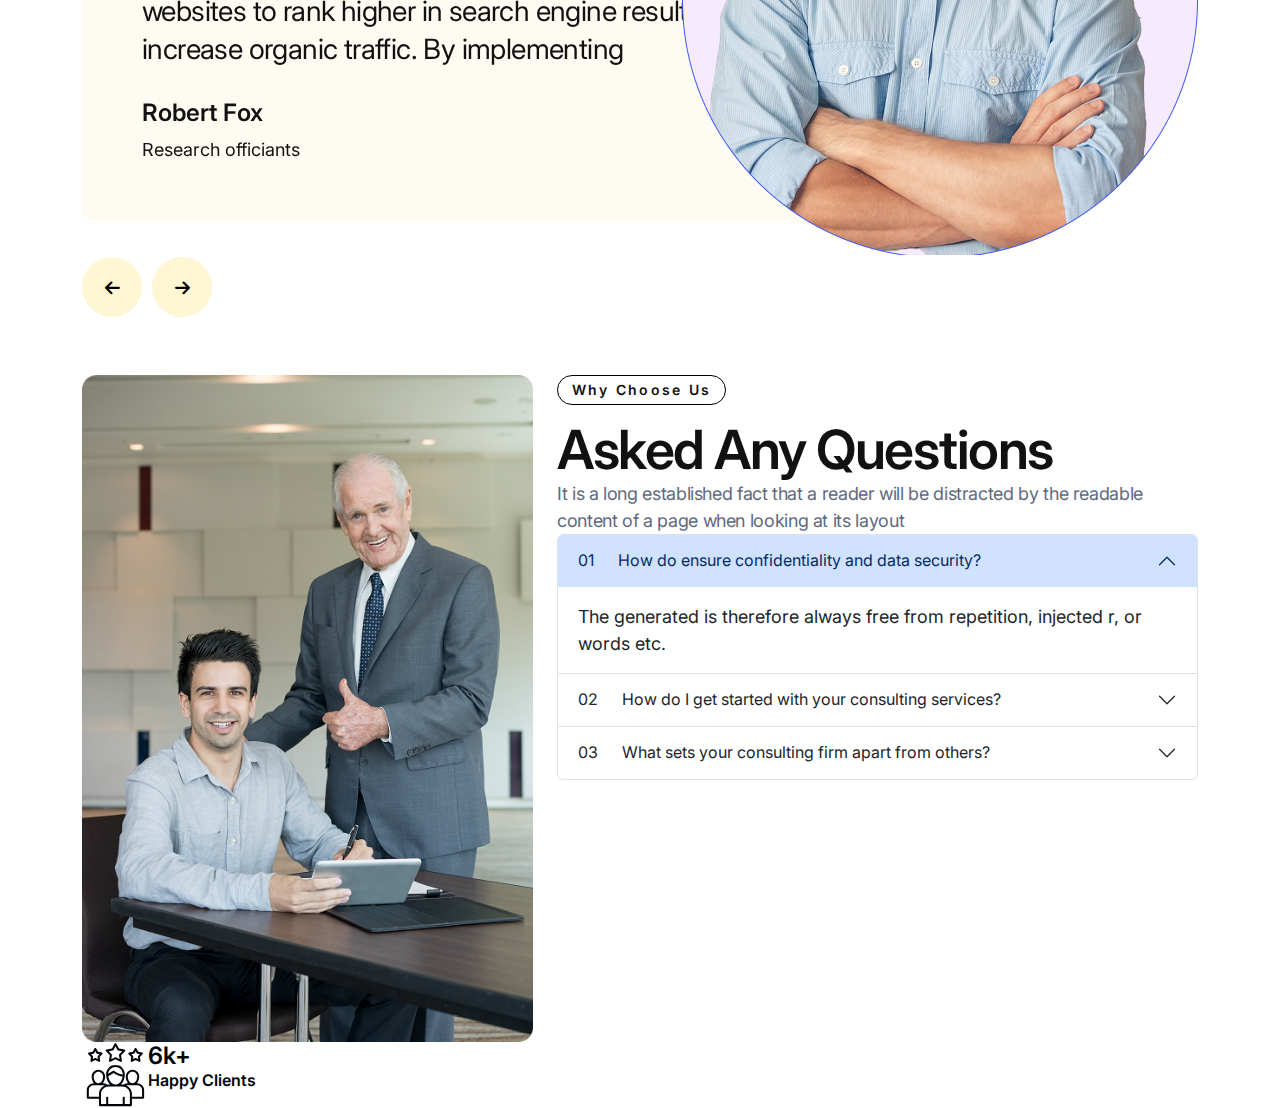
==== commit eefe9f56: "why-section-structured done" ====
--- a/index.html
+++ b/index.html
@@ -692,7 +692,9 @@
                 <img src="assets/images/icon/quotes.svg" alt="quotes.svg" class="img-fluid">
               </div>
               <div class="desc">
-                Search Engine Optimization (SEO) is a vital component of digital marketing strategies. It involves optimizing websites to rank higher in search engine results and increase organic traffic. By implementing
+                Search Engine Optimization (SEO) is a vital component of digital marketing strategies. It involves
+                optimizing websites to rank higher in search engine results and increase organic traffic. By
+                implementing
               </div>
               <h5 class="title">Robert Fox</h5>
               <h6 class="designation">Research officiants</h6>
@@ -707,7 +709,9 @@
                 <img src="assets/images/icon/quotes.svg" alt="quotes.svg" class="img-fluid">
               </div>
               <div class="desc">
-                Search Engine Optimization (SEO) is a vital component of digital marketing strategies. It involves optimizing websites to rank higher in search engine results and increase organic traffic. By implementing
+                Search Engine Optimization (SEO) is a vital component of digital marketing strategies. It involves
+                optimizing websites to rank higher in search engine results and increase organic traffic. By
+                implementing
               </div>
               <h5 class="title">Robert Fox</h5>
               <h6 class="designation">Research officiants</h6>
@@ -720,6 +724,93 @@
       </div>
     </section>
     <!-- Testimonial Section End -->
+
+    <!-- Why choose us Section Start -->
+    <section class="why-section">
+      <div class="container">
+        <div class="row g-4">
+          <div class="col-lg-5">
+            <div class="why-img position-relative">
+              <img src="assets/images/why/image.png" alt="why-img" class="w-100 img-fluid">
+              <div class="cilent-box position-absolute d-flex">
+                <div class="icon">
+                  <img src="assets/images/why/group-icon.svg" alt="group-icon">
+                </div>
+                <div class="counter">
+                  <h4>6k+</h4>
+                  <h6>Happy Clients</h6>
+                </div>
+              </div>
+            </div>
+          </div>
+          <div class="col-lg-7">
+            <div class="why-content">
+              <div class="section-title">
+                <h3 class="sub-title ">
+                  Why choose us
+                </h3>
+                <h2 class="title">
+                  Asked Any Questions
+                </h2>
+              </div>
+              <p>
+                It is a long established fact that a reader will be distracted by the readable content of a page when looking at its layout
+              </p>
+              <div class="faq-part">
+                <div class="accordion" id="accordionExample">
+                  <div class="accordion-item">
+                    <h2 class="accordion-header">
+                      <button class="accordion-button shadow-none d-flex gap-4 align-items-center" type="button" data-bs-toggle="collapse" data-bs-target="#collapseOne" aria-expanded="true" aria-controls="collapseOne">
+                        <div class="serial rounded-pill">
+                          01
+                        </div>
+                        How do ensure confidentiality and data security?
+                      </button>
+                    </h2>
+                    <div id="collapseOne" class="accordion-collapse collapse show" data-bs-parent="#accordionExample">
+                      <div class="accordion-body">
+                        The generated is therefore always free from repetition, injected r, or words etc.
+                      </div>
+                    </div>
+                  </div>
+                  <div class="accordion-item">
+                    <h2 class="accordion-header">
+                      <button class="accordion-button shadow-none collapsed d-flex gap-4 align-items-center" type="button" data-bs-toggle="collapse" data-bs-target="#collapseTwo" aria-expanded="false" aria-controls="collapseTwo">
+                        <div class="serial rounded-pill">
+                          02
+                        </div>
+                        How do I get started with your consulting services?
+                      </button>
+                    </h2>
+                    <div id="collapseTwo" class="accordion-collapse collapse" data-bs-parent="#accordionExample">
+                      <div class="accordion-body">
+                        The generated is therefore always free from repetition, injected r, or words etc.
+                      </div>
+                    </div>
+                  </div>
+                  <div class="accordion-item">
+                    <h2 class="accordion-header">
+                      <button class="accordion-button shadow-none collapsed d-flex gap-4 align-items-center" type="button" data-bs-toggle="collapse" data-bs-target="#collapseThree" aria-expanded="false" aria-controls="collapseThree">
+                        <div class="serial rounded-pill">
+                          03
+                        </div>
+                        What sets your consulting firm apart from others?
+                      </button>
+                    </h2>
+                    <div id="collapseThree" class="accordion-collapse collapse" data-bs-parent="#accordionExample">
+                      <div class="accordion-body">
+                        <strong>This is the third item's accordion body.</strong> It is hidden by default, until the collapse plugin adds the appropriate classes that we use to style each element. These classes control the overall appearance, as well as the showing and hiding via CSS transitions. You can modify any of this with custom CSS or overriding our default variables. It's also worth noting that just about any HTML can go within the <code>.accordion-body</code>, though the transition does limit overflow.
+                      </div>
+                    </div>
+                  </div>
+                </div>
+              </div>
+            </div>
+          </div>
+        </div>
+      </div>
+    </section>
+    <!-- Why choose us Section End -->
   </main>
   <!-- Main area end -->
   <!-- Footer section start -->
--- a/assets/css/style.css
+++ b/assets/css/style.css
@@ -674,7 +674,7 @@
 .sticky-menu .navbar-main {
   background-color: white !important;
   border-radius: 0;
-  padding: 0;
+  padding: 0 12px;
 }
 .sticky-menu .call-to-action .icon {
   background-color: var(--bg-one) !important;
@@ -1607,7 +1607,7 @@
   color: black;
   -webkit-transition: var(--transition);
   transition: var(--transition);
-  bottom: -32px;
+  bottom: -62px;
   left: 0;
   position: absolute;
   cursor: pointer;
@@ -1634,6 +1634,7 @@
   color: var(--black2) !important;
   line-height: 38px; /* 135.714% */
   letter-spacing: -0.6px;
+  max-width: 675px;
 }
 .testimonial-section .testimonial-slider .testimonial-card .title {
   color: var(--black2);
